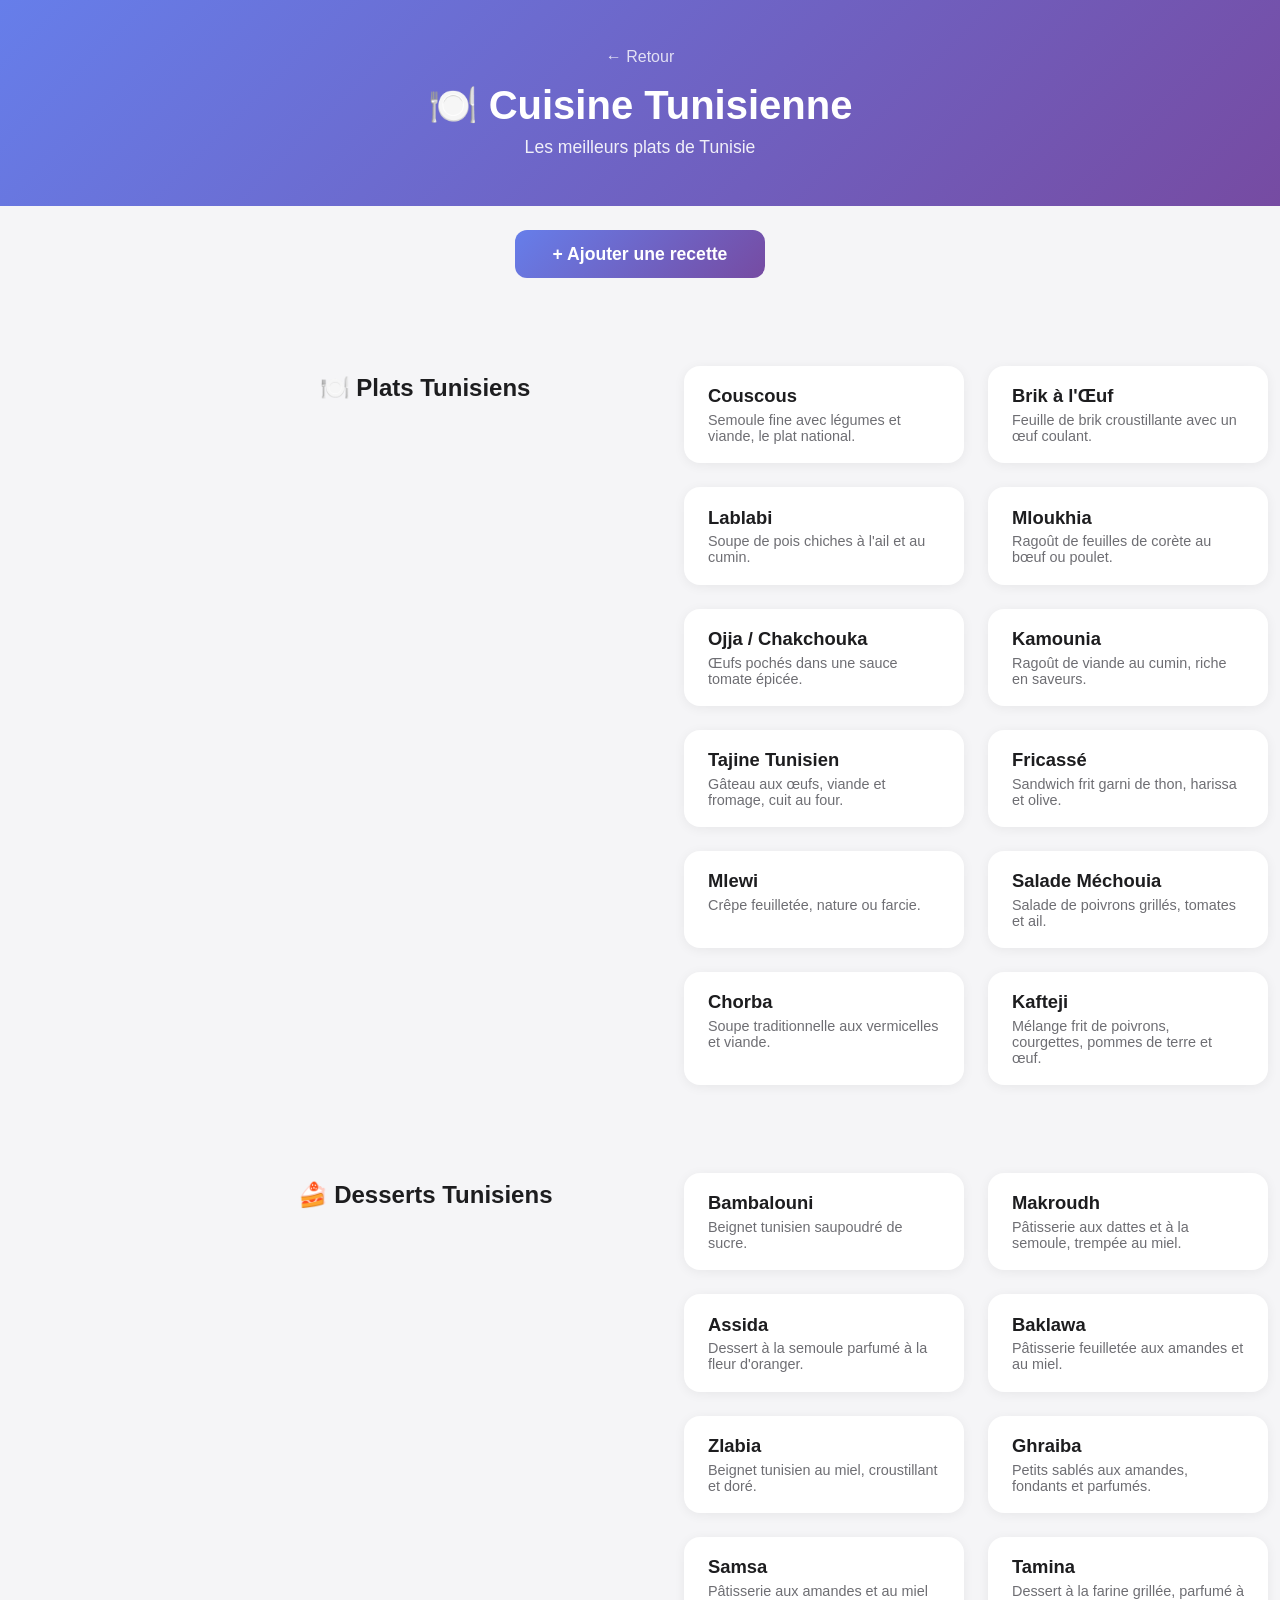
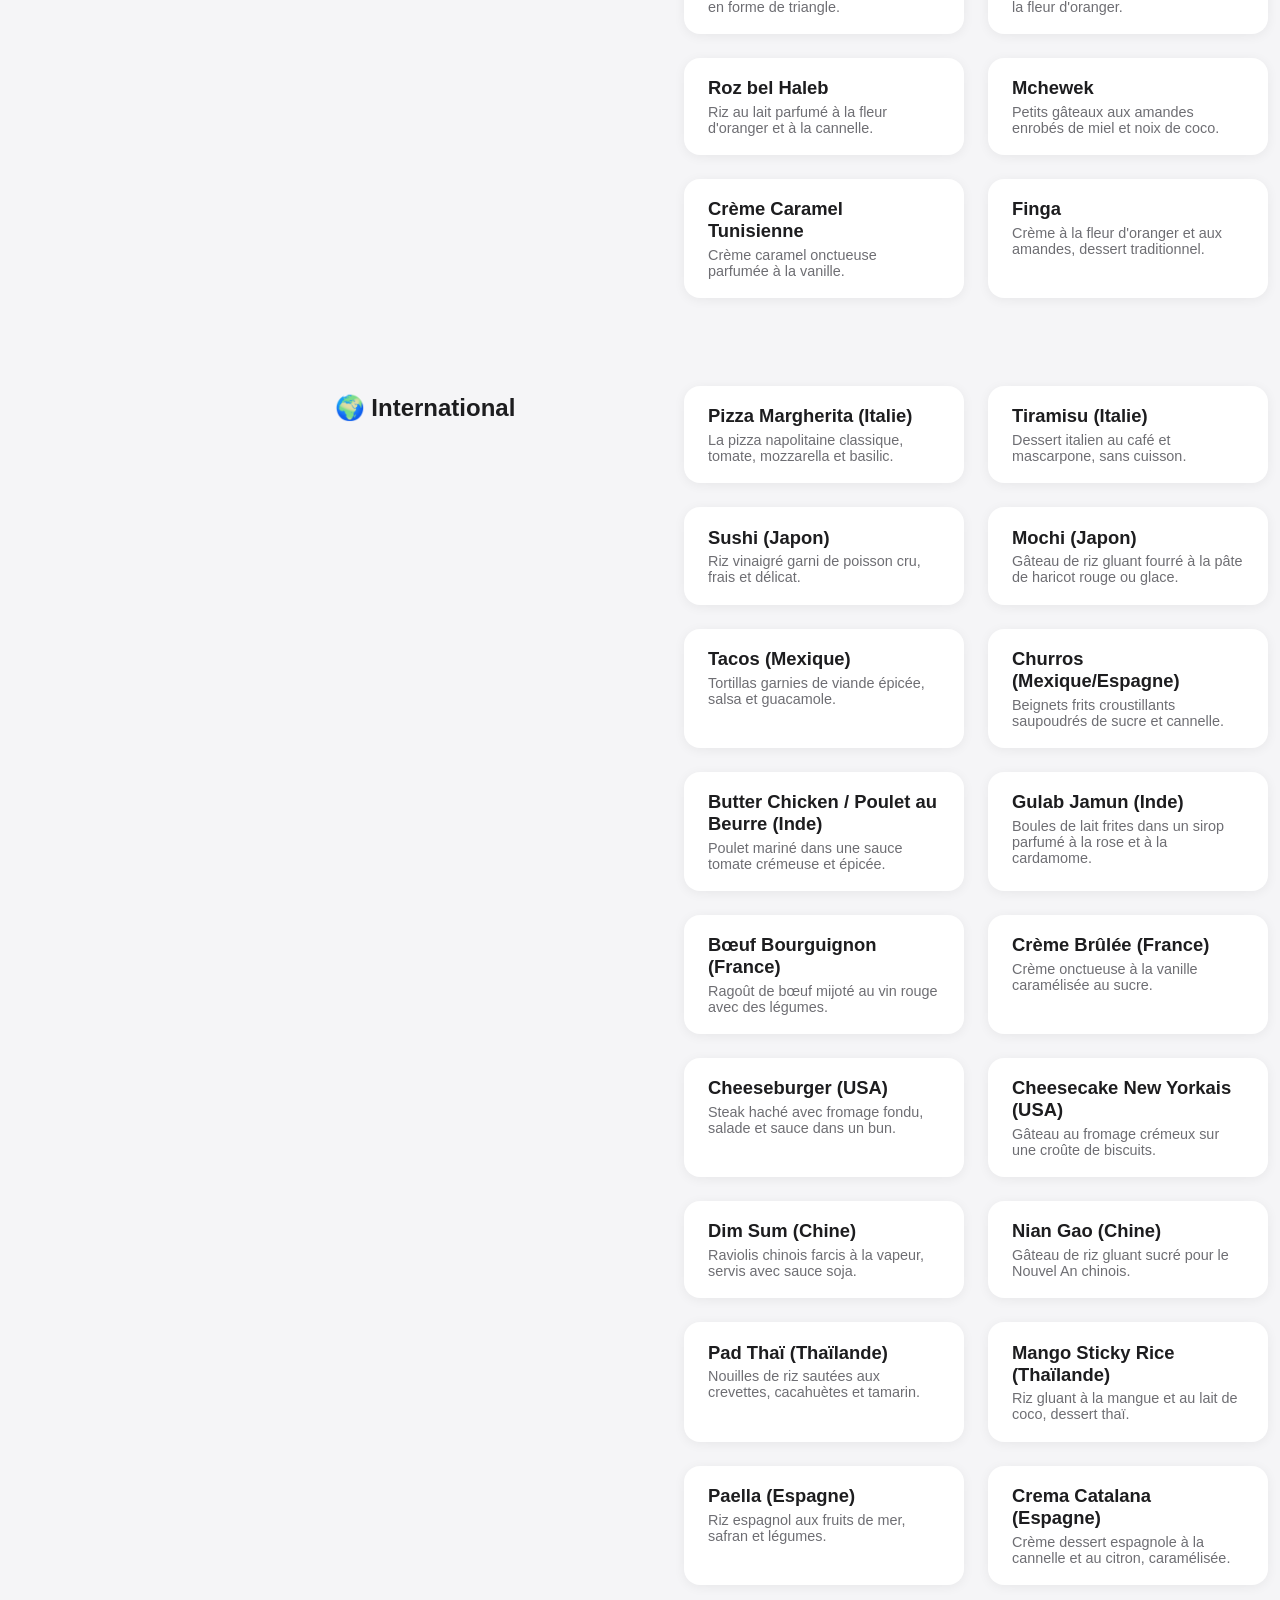
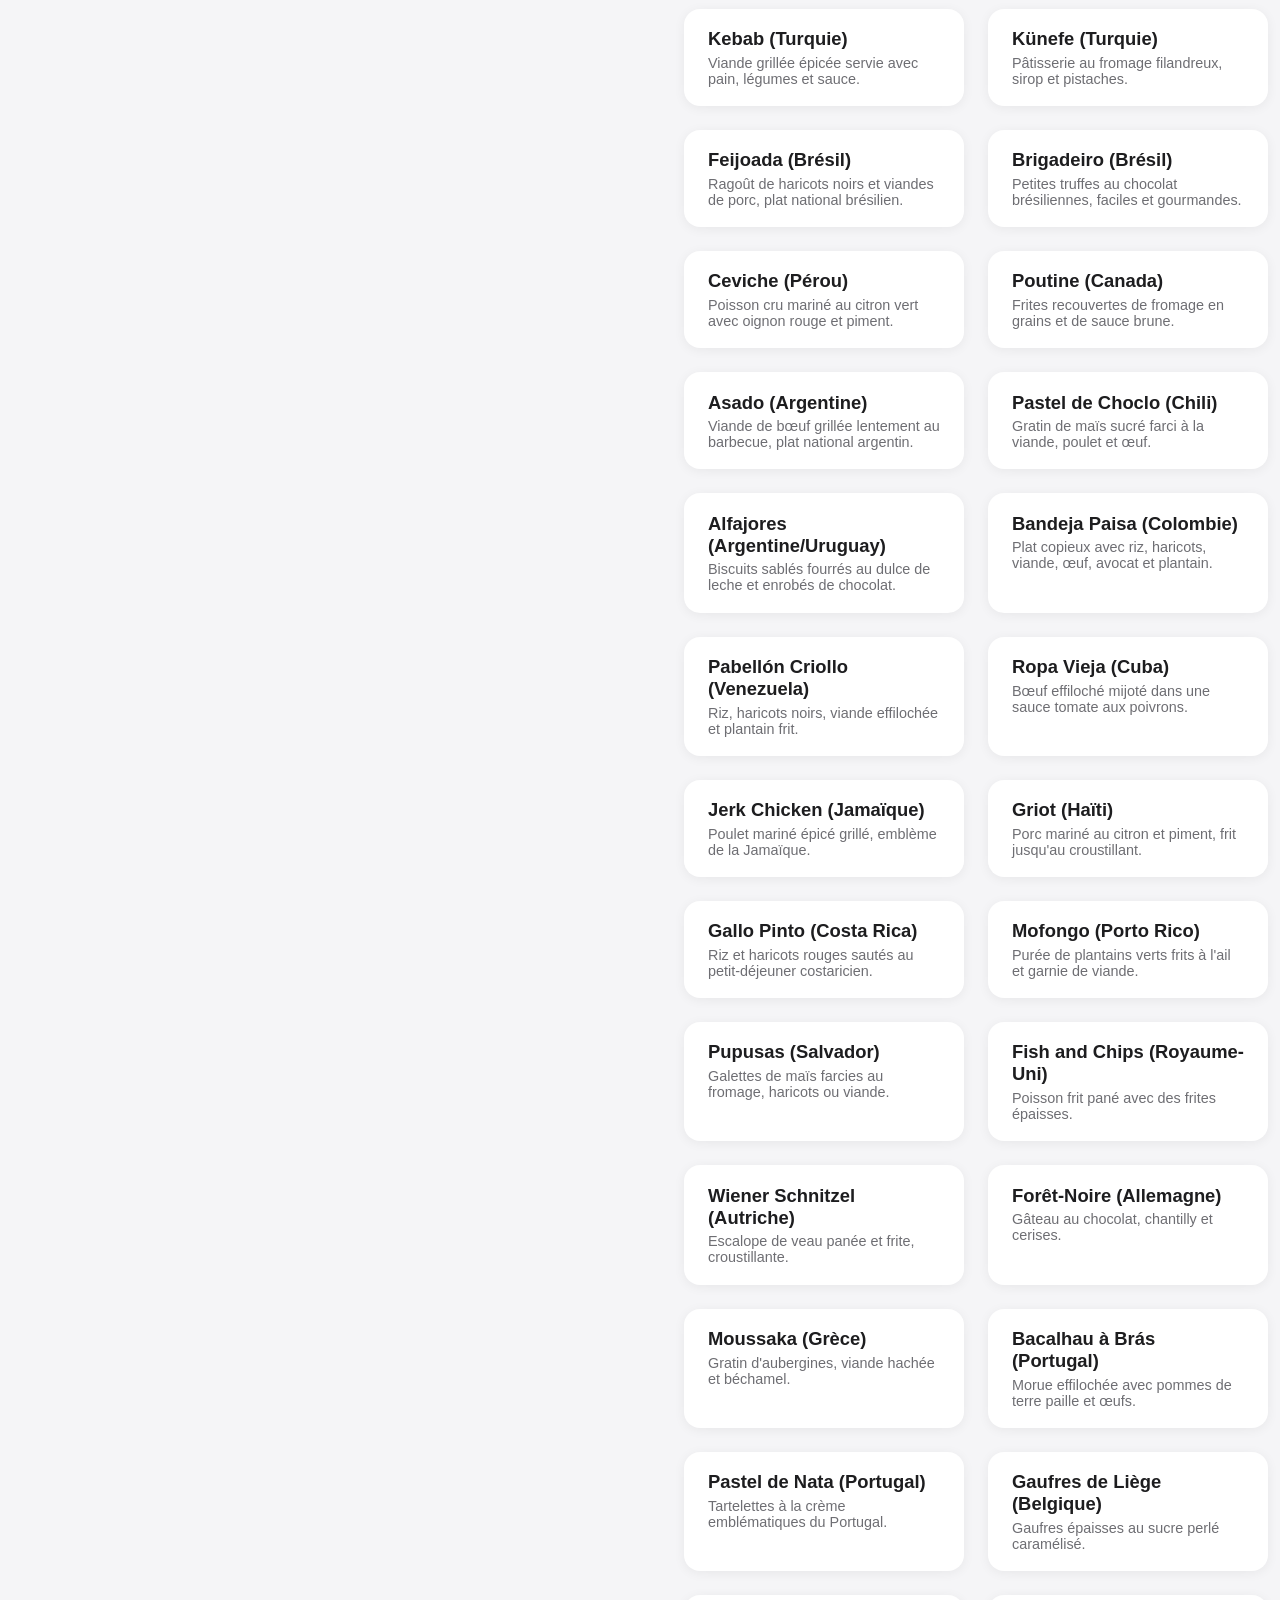
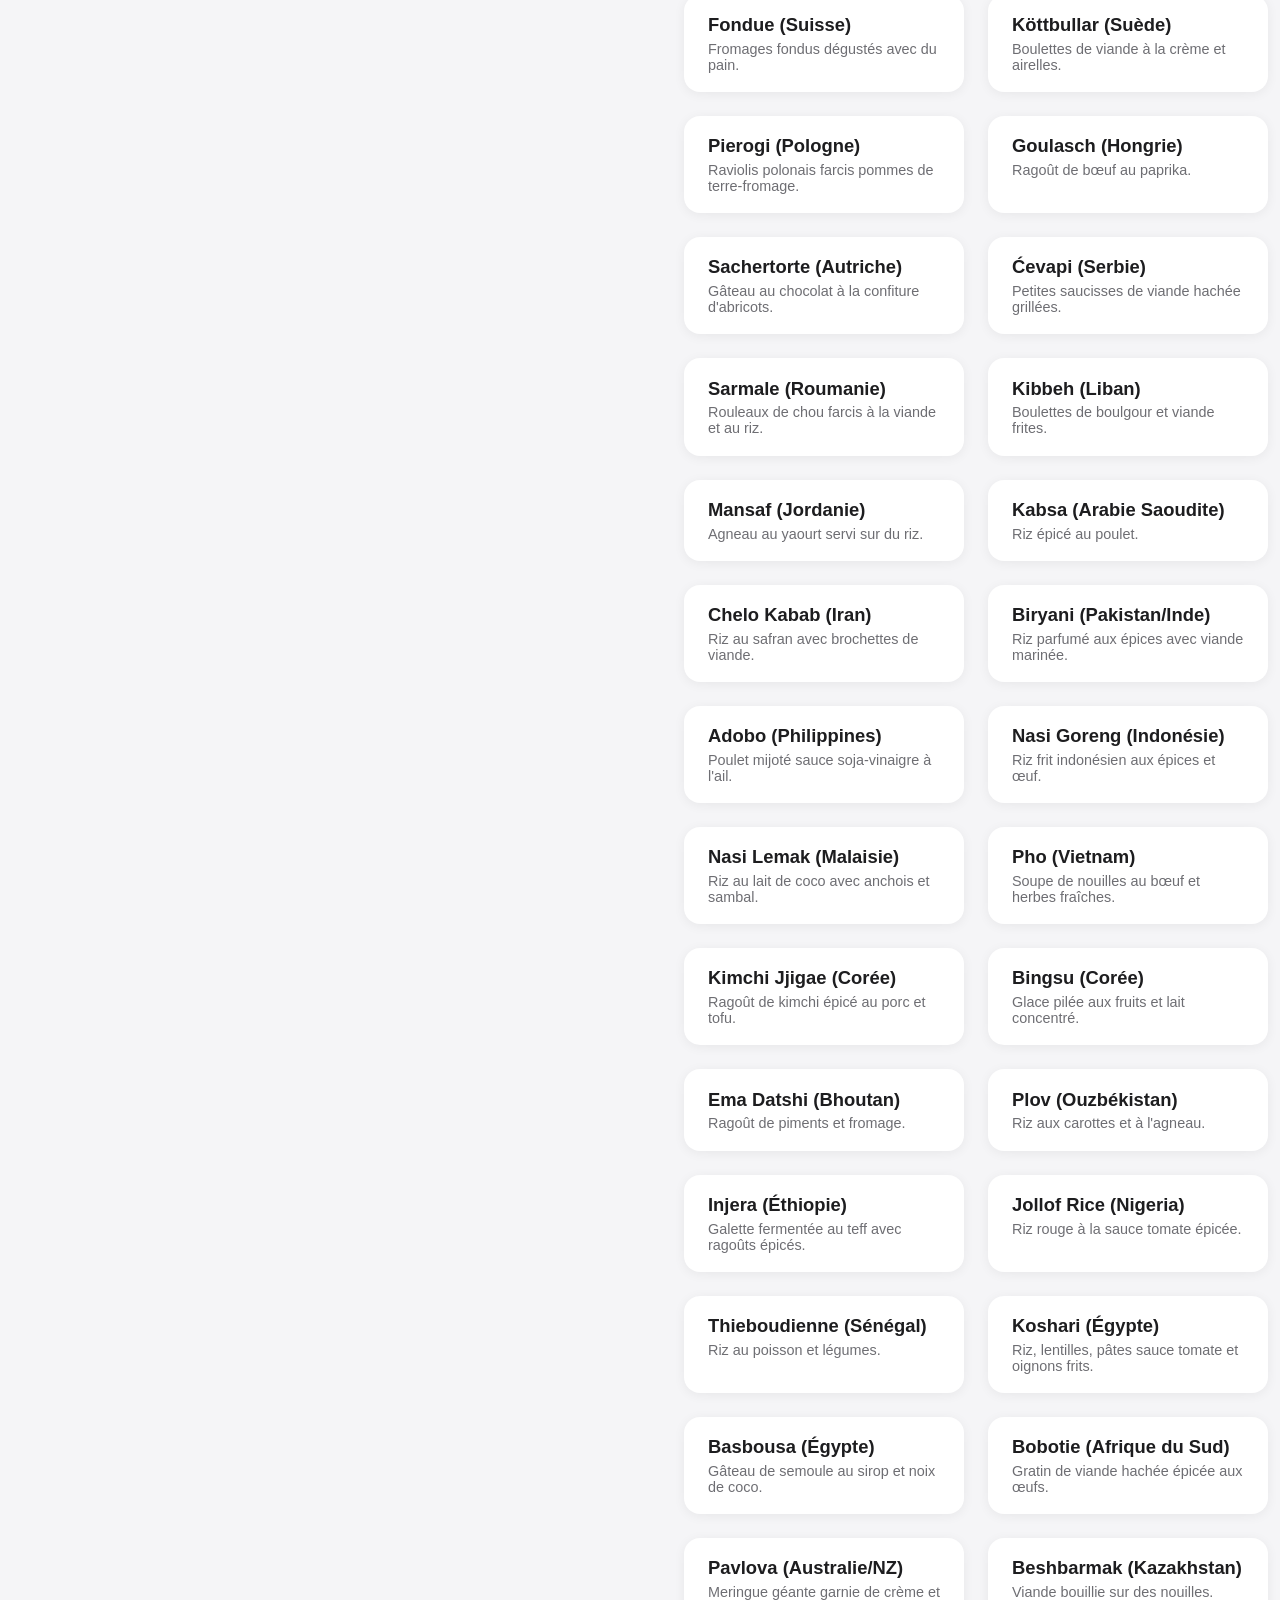
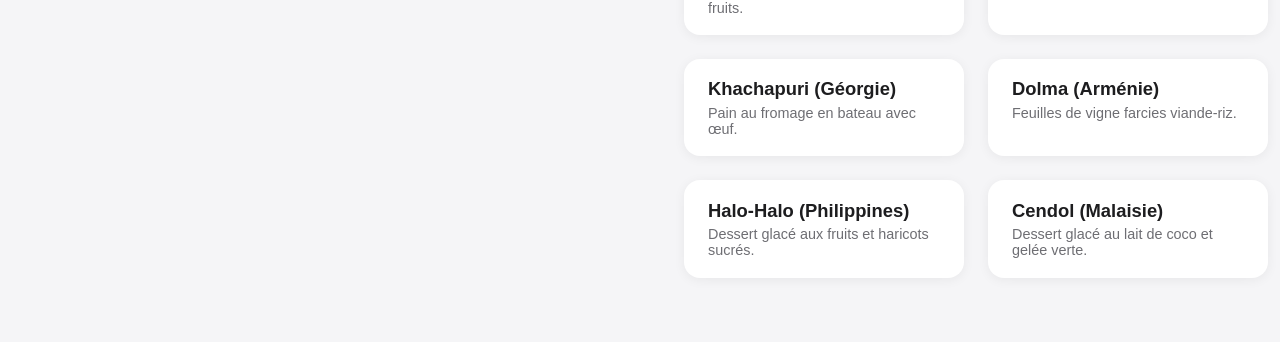
==== cuisine.html @ ec7904c9 "premier commit" ====
<!DOCTYPE html>
<html lang="fr">
<head>
    <meta charset="UTF-8">
    <meta name="viewport" content="width=device-width, initial-scale=1.0">
    <title>Cuisine Tunisienne</title>
    <link rel="stylesheet" href="style.css">
    <script src="cart.js"></script>
</head>
<body>
    <header>
        <a href="index.html" class="back">← Retour</a>
        <h1>🍽️ Cuisine Tunisienne</h1>
        <p>Les meilleurs plats de Tunisie</p>
    </header>

    <main>
        <button class="btn btn-add" id="addBtn">+ Ajouter une recette</button>

        <div id="addForm" class="add-form hidden">
            <h3>Nouvelle recette</h3>
            <input type="text" id="newName" placeholder="Nom du plat" class="add-input">
            <textarea id="newDesc" placeholder="Description" class="add-input" rows="2"></textarea>
            <textarea id="newIngredients" placeholder="Ingrédients (un par ligne)" class="add-input" rows="4"></textarea>
            <textarea id="newInstructions" placeholder="Instructions de préparation" class="add-input" rows="4"></textarea>
            <div class="add-actions">
                <button class="btn btn-small" id="saveBtn">Ajouter</button>
                <button class="btn btn-small btn-cancel" id="cancelBtn">Annuler</button>
            </div>
        </div>

        <div class="grid" id="recipesGrid"></div>
    </main>

    <script>
        const recipes = [
            {
                name: 'Couscous',
                desc: 'Semoule fine avec légumes et viande, le plat national.',
                cat: 'plat',
                ingredients: ['500g semoule fine', '500g viande (agneau/poulet)', '3 carottes', '2 courgettes', '1 navet', '200g pois chiches', '1 oignon', '2 càs tomate concentrée', '1 càc harissa', 'Sel, poivre, cumin'],
                instructions: 'Faire revenir la viande avec l\'oignon. Ajouter la tomate, l\'harissa et les épices. Couvrir d\'eau et laisser cuire 30min. Ajouter les légumes coupés et les pois chiches. Cuire encore 30min. Préparer la semoule à la vapeur. Servir la semoule avec la sauce et la viande.'
            },
            {
                name: 'Brik à l\'Œuf',
                desc: 'Feuille de brik croustillante avec un œuf coulant.',
                cat: 'plat',
                ingredients: ['4 feuilles de brik', '4 œufs', '1 oignon haché', 'Persil', 'Sel, poivre, cumin', 'Huile pour friture'],
                instructions: 'Mélanger l\'oignon haché avec le persil et les épices. Déposer une cuillère sur la feuille de brik, casser un œuf par-dessus. Refermer en triangle. Frire dans l\'huile chaude jusqu\'à dorure. Servir chaud avec du citron.'
            },
            {
                name: 'Lablabi',
                desc: 'Soupe de pois chiches à l\'ail et au cumin.',
                cat: 'plat',
                ingredients: ['400g pois chiches cuits', '4 gousses ail écrasées', '1 càs cumin', '1 càc harissa', '4 tranches pain rassis', 'Huile d\'olive', 'Sel, citron'],
                instructions: 'Faire chauffer les pois chiches avec leur eau. Ajouter l\'ail écrasé, le cumin et le sel. Écraser légèrement les pois chiches. Déposer le pain dans les bols, verser la soupe. Ajouter l\'harissa et un filet d\'huile d\'olive. Servir avec du citron.'
            },
            {
                name: 'Mloukhia',
                desc: 'Ragoût de feuilles de corète au bœuf ou poulet.',
                cat: 'plat',
                ingredients: ['200g mloukhia séchée', '500g viande (bœuf/poulet)', '4 gousses ail', '1 càc poudre de coriandre', '1 càc sel', 'Huile d\'olive', 'Eau'],
                instructions: 'Laver la mloukhia séchée à l\'eau froide. Dans une marmite, faire revenir la viande avec l\'ail et les épices. Ajouter la mloukhia et couvrir d\'eau. Laisser mijoter 2h à feu doux en remuant régulièrement. Servir avec du riz blanc.'
            },
            {
                name: 'Ojja / Chakchouka',
                desc: 'Œufs pochés dans une sauce tomate épicée.',
                cat: 'plat',
                ingredients: ['4 œufs', '3 tomates mûres', '1 poivron vert', '1 oignon', '2 gousses ail', '1 càc harissa', 'Sel, poivre', 'Huile d\'olive'],
                instructions: 'Couper les tomates, poivron et oignon en dés. Les faire revenir dans l\'huile d\'olive. Ajouter l\'ail, l\'harissa et les épices. Laisser cuire 10min. Casser les œufs sur la sauce et laisser cuire jusqu\'à ce que les blancs soient pris. Servir avec du pain.'
            },
            {
                name: 'Kamounia',
                desc: 'Ragoût de viande au cumin, riche en saveurs.',
                cat: 'plat',
                ingredients: ['500g viande (bœuf/agneau)', '2 càs cumin', '1 oignon', '3 gousses ail', '1 càs tomate concentrée', 'Sel, poivre, huile'],
                instructions: 'Couper la viande en morceaux. La faire revenir avec l\'oignon et l\'ail. Ajouter le cumin, la tomate concentrée, le sel et le poivre. Couvrir d\'eau et laisser mijoter 1h30 à feu doux. Servir chaud avec du pain.'
            },
            {
                name: 'Tajine Tunisien',
                desc: 'Gâteau aux œufs, viande et fromage, cuit au four.',
                cat: 'plat',
                ingredients: ['6 œufs', '300g viande hachée', '100g fromage râpé', '1 oignon', 'Persil', 'Sel, poivre, curcuma', 'Huile'],
                instructions: 'Faire revenir la viande hachée avec l\'oignon. Battre les œufs avec le fromage, le persil et les épices. Ajouter la viande cuite. Verser dans un moule huilé. Cuire au four à 180°C pendant 30min. Démouler et servir chaud ou froid.'
            },
            {
                name: 'Fricassé',
                desc: 'Sandwich frit garni de thon, harissa et olive.',
                cat: 'plat',
                ingredients: ['500g farine', '1 sachet levure boulangère', '1 càc sucre', '1 pincée sel', 'Huile pour friture', 'Garniture: thon, harissa, olives, œuf dur, pomme de terre'],
                instructions: 'Mélanger la farine, la levure, le sucre et le sel. Ajouter de l\'eau tiède et pétrir 10min. Laisser reposer 1h. Former des petits pains et les frire dans l\'huile chaude. Ouvrir et garnir de thon, harissa, olives, œuf dur et pommes de terre.'
            },
            {
                name: 'Mlewi',
                desc: 'Crêpe feuilletée, nature ou farcie.',
                cat: 'plat',
                ingredients: ['500g semoule fine', '200g farine', '1 càc sel', 'Eau tiède', 'Huile d\'olive'],
                instructions: 'Mélanger la semoule, la farine et le sel. Ajouter l\'eau tiède progressivement en pétrissant. Former des boules et les laisser reposer 30min. Étaler chaque boule finement avec de l\'huile. Plier en carré et cuire sur une poêle chaude des deux côtés.'
            },
            {
                name: 'Bambalouni',
                desc: 'Beignet tunisien saupoudré de sucre.',
                cat: 'dessert',
                ingredients: ['500g farine', '1 sachet levure boulangère', '2 càs sucre', '1 pincée sel', 'Huile pour friture', 'Sucre glace'],
                instructions: 'Mélanger la farine, la levure, le sucre et le sel. Ajouter de l\'eau tiède pour obtenir une pâte molle. Laisser reposer 1h. Chauffer l\'huile et faire frire des petites boules de pâte égouttées. Saupoudrer de sucre et servir chaud.'
            },
            {
                name: 'Salade Méchouia',
                desc: 'Salade de poivrons grillés, tomates et ail.',
                cat: 'plat',
                ingredients: ['4 poivrons verts', '2 tomates', '1 oignon', '3 gousses ail', '1 càc carvi', 'Huile d\'olive', 'Sel, citron'],
                instructions: 'Griller les poivrons et les tomates au four ou sur le feu. Les éplucher et les écraser. Hacher l\'oignon et l\'ail finement. Mélanger le tout avec le carvi, le sel, l\'huile d\'olive et le citron. Servir froid avec du pain.'
            },
            {
                name: 'Makroudh',
                desc: 'Pâtisserie aux dattes et à la semoule, trempée au miel.',
                cat: 'dessert',
                ingredients: ['500g semoule fine', '300g pâte de dattes', 'Huile pour friture', 'Miel', 'Eau de fleur d\'oranger'],
                instructions: 'Mélanger la semoule avec un peu d\'eau et d\'huile. Étaler la pâte, déposer la pâte de dattes au centre, refermer et former des bâtonnets. Frire dans l\'huile chaude. Tremper dans le miel chaud parfumé à la fleur d\'oranger.'
            },
            {
                name: 'Assida',
                desc: 'Dessert à la semoule parfumé à la fleur d\'oranger.',
                cat: 'dessert',
                ingredients: ['300g semoule fine', '1 litre d\'eau', '100g sucre', 'Eau de fleur d\'oranger', 'Beurre', 'Miel'],
                instructions: 'Faire bouillir l\'eau avec le sucre. Ajouter la semoule en pluie en remuant vigoureusement. Cuire 10min à feu doux. Ajouter la fleur d\'oranger et le beurre. Servir chaud arrosé de miel.'
            },
            {
                name: 'Chorba',
                desc: 'Soupe traditionnelle aux vermicelles et viande.',
                cat: 'plat',
                ingredients: ['300g viande (agneau/poulet)', '100g vermicelles', '1 oignon', '2 tomates', '1 branche céleri', 'Persil, coriandre', 'Sel, poivre, curcuma'],
                instructions: 'Faire revenir la viande avec l\'oignon. Ajouter les tomates râpées et les épices. Couvrir d\'eau et cuire 45min. Ajouter les vermicelles, le céleri et les herbes. Cuire 10min de plus. Servir chaud.'
            },
            {
                name: 'Kafteji',
                desc: 'Mélange frit de poivrons, courgettes, pommes de terre et œuf.',
                cat: 'plat',
                ingredients: ['2 pommes de terre', '2 courgettes', '2 poivrons verts', '4 œufs', 'Sel, poivre', 'Huile pour friture'],
                instructions: 'Couper les légumes en cubes. Les frire séparément dans l\'huile chaude. Dans une poêle, battre les œufs avec le sel et le poivre. Ajouter tous les légumes frits et mélanger. Cuire jusqu\'à ce que les œufs soient pris. Servir chaud.'
            },
            {
                name: 'Baklawa',
                desc: 'Pâtisserie feuilletée aux amandes et au miel.',
                cat: 'dessert',
                ingredients: ['500g feuilles de brick', '300g amandes moulues', '200g sucre', '1 càc cannelle', 'Eau de fleur d\'oranger', 'Miel', 'Beurre fondu'],
                instructions: 'Mélanger les amandes moulues avec le sucre et la cannelle. Beurrer une feuille de brick, déposer la farce, rouler et couper en losange. Cuire au four à 180°C jusqu\'à dorure. Tremper dans le miel chaud parfumé à la fleur d\'oranger.'
            },
            {
                name: 'Zlabia',
                desc: 'Beignet tunisien au miel, croustillant et doré.',
                cat: 'dessert',
                ingredients: ['500g farine', '1 sachet levure boulangère', '1 càc sucre', '1 pincée sel', 'Eau tiède', 'Miel', 'Huile pour friture'],
                instructions: 'Mélanger la farine, la levure, le sucre et le sel. Ajouter de l\'eau tiède pour obtenir une pâte molle. Laisser reposer 1h. Remplir une poche à douille et former des spirales dans l\'huile chaude. Frire jusqu\'à dorure. Tremper dans le miel chaud.'
            },
            {
                name: 'Ghraiba',
                desc: 'Petits sablés aux amandes, fondants et parfumés.',
                cat: 'dessert',
                ingredients: ['300g farine', '200g beurre', '150g sucre glace', '100g amandes moulues', 'Eau de fleur d\'oranger', 'Amandes entières pour décor'],
                instructions: 'Mélanger le beurre ramolli avec le sucre glace. Ajouter la farine, les amandes moulues et la fleur d\'oranger. Former des boules, déposer une amande au centre. Cuire au four à 160°C pendant 15min. Saupoudrer de sucre glace.'
            },
            {
                name: 'Samsa',
                desc: 'Pâtisserie aux amandes et au miel en forme de triangle.',
                cat: 'dessert',
                ingredients: ['Feuilles de brick', '300g amandes moulues', '150g sucre', '1 càc cannelle', 'Miel', 'Huile pour friture'],
                instructions: 'Mélanger les amandes avec le sucre et la cannelle. Couper les feuilles de brick en bandes, déposer la farce et plier en triangle. Frire dans l\'huile chaude. Tremper dans le miel chaud et parsemer d\'amandes concassées.'
            },
            {
                name: 'Tamina',
                desc: 'Dessert à la farine grillée, parfumé à la fleur d\'oranger.',
                cat: 'dessert',
                ingredients: ['250g farine', '150g beurre', '150g miel', 'Eau de fleur d\'oranger', 'Amandes concassées'],
                instructions: 'Griller la farine dans une poêle jusqu\'à ce qu\'elle soit dorée. Ajouter le beurre et mélanger. Ajouter le miel et la fleur d\'oranger. Bien mélanger jusqu\'à obtenir une pâte homogène. Décorer d\'amandes concassées.'
            },
            {
                name: 'Roz bel Haleb',
                desc: 'Riz au lait parfumé à la fleur d\'oranger et à la cannelle.',
                cat: 'dessert',
                ingredients: ['200g riz rond', '1 litre lait', '150g sucre', 'Eau de fleur d\'oranger', 'Cannelle en poudre', 'Amandes effilées'],
                instructions: 'Laver le riz et le faire cuire dans le lait avec le sucre à feu doux pendant 30min en remuant. Ajouter la fleur d\'oranger. Verser dans des coupes et laisser refroidir. Saupoudrer de cannelle et d\'amandes effilées.'
            },
            {
                name: 'Mchewek',
                desc: 'Petits gâteaux aux amandes enrobés de miel et noix de coco.',
                cat: 'dessert',
                ingredients: ['300g amandes moulues', '150g sucre', '2 œufs', '1 càc cannelle', 'Miel', 'Noix de coco râpée'],
                instructions: 'Mélanger les amandes, le sucre, la cannelle et les œufs. Former des petites boules. Les frire dans l\'huile chaude. Tremper dans le miel chaud puis rouler dans la noix de coco râpée.'
            },
            {
                name: 'Crème Caramel Tunisienne',
                desc: 'Crème caramel onctueuse parfumée à la vanille.',
                cat: 'dessert',
                ingredients: ['1 litre lait', '6 œufs', '200g sucre', '1 gousse vanille', 'Caramel: 100g sucre + 2 càs eau'],
                instructions: 'Préparer le caramel avec le sucre et l\'eau. Le répartir dans des ramequins. Faire chauffer le lait avec la vanille. Battre les œufs avec le sucre et verser le lait chaud. Verser dans les ramequins et cuire au bain-marie à 150°C pendant 40min.'
            },
            {
                name: 'Finga',
                desc: 'Crème à la fleur d\'oranger et aux amandes, dessert traditionnel.',
                cat: 'dessert',
                ingredients: ['500ml lait', '4 càs maïzena', '100g sucre', 'Eau de fleur d\'oranger', 'Amandes concassées', 'Cannelle'],
                instructions: 'Délayer la maïzena dans un peu de lait froid. Faire chauffer le reste du lait avec le sucre. Ajouter la maïzena et remuer jusqu\'à épaississement. Ajouter la fleur d\'oranger. Verser dans des coupes, décorer d\'amandes et de cannelle.'
            },
            {
                name: 'Pizza Margherita (Italie)',
                desc: 'La pizza napolitaine classique, tomate, mozzarella et basilic.',
                cat: 'international',
                ingredients: ['300g farine', '200ml eau tiède', '1 sachet levure boulangère', '200g tomates pelées', '200g mozzarella', 'Basilic frais', 'Huile d\'olive', 'Sel'],
                instructions: 'Préparer la pâte avec farine, eau, levure et sel. Laisser reposer 2h. Étaler la pâte, garnir de tomates écrasées et de mozzarella. Cuire au four à 250°C pendant 10min. Ajouter le basilic frais et un filet d\'huile d\'olive.'
            },
            {
                name: 'Tiramisu (Italie)',
                desc: 'Dessert italien au café et mascarpone, sans cuisson.',
                cat: 'international',
                ingredients: ['500g mascarpone', '4 œufs', '100g sucre', '200g biscuits à la cuillère', 'Café noir fort', 'Cacao en poudre'],
                instructions: 'Séparer les blancs des jaunes. Fouetter les jaunes avec le sucre puis ajouter le mascarpone. Monter les blancs en neige et les incorporer. Tremper les biscuits dans le café. Alterner couches de biscuits et crème. Réfrigérer 4h. Saupoudrer de cacao.'
            },
            {
                name: 'Sushi (Japon)',
                desc: 'Riz vinaigré garni de poisson cru, frais et délicat.',
                cat: 'international',
                ingredients: ['300g riz à sushi', '4 càs vinaigre de riz', '2 càs sucre', '200g saumon frais', 'Algues nori', 'Wasabi, gingembre, sauce soja'],
                instructions: 'Cuire le riz et l\'assaisonner avec le vinaigre sucré. Laisser refroidir. Couper le saumon en fines tranches. Humidifier les mains et former des petites boules de riz. Déposer une tranche de poisson dessus. Servir avec wasabi, gingembre et sauce soja.'
            },
            {
                name: 'Mochi (Japon)',
                desc: 'Gâteau de riz gluant fourré à la pâte de haricot rouge ou glace.',
                cat: 'international',
                ingredients: ['200g farine de riz gluant', '150g sucre', '200ml eau', 'Fécule de maïs', 'Glace ou pâte de haricot rouge'],
                instructions: 'Mélanger la farine de riz, le sucre et l\'eau. Cuire à la vapeur 20min. Laisser refroidir légèrement. Saupoudrer de fécule de maïs. Étaler la pâte et découper des cercles. Déposer une boule de glace au centre et refermer. Servir frais.'
            },
            {
                name: 'Tacos (Mexique)',
                desc: 'Tortillas garnies de viande épicée, salsa et guacamole.',
                cat: 'international',
                ingredients: ['8 tortillas de maïs', '400g bœuf haché', '1 oignon', '2 tomates', '1 avocat', 'Citron vert', 'Coriandre fraîche', 'Sel, cumin, piment'],
                instructions: 'Cuire le bœuf avec l\'oignon, le cumin et le piment. Préparer la salsa avec tomates, oignon et coriandre. Écraser l\'avocat avec du citron pour le guacamole. Chauffer les tortillas. Garnir de viande, salsa et guacamole.'
            },
            {
                name: 'Churros (Mexique/Espagne)',
                desc: 'Beignets frits croustillants saupoudrés de sucre et cannelle.',
                cat: 'international',
                ingredients: ['250ml eau', '125g beurre', '150g farine', '3 œufs', 'Sucre', 'Cannelle', 'Huile pour friture', 'Chocolat chaud'],
                instructions: 'Faire bouillir l\'eau avec le beurre. Ajouter la farine d\'un coup et mélanger. Hors du feu, ajouter les œufs un par un. Remplir une poche à douille cannelée. Frire des bâtonnets dans l\'huile chaude. Rouler dans le sucre à la cannelle. Servir avec du chocolat chaud.'
            },
            {
                name: 'Butter Chicken / Poulet au Beurre (Inde)',
                desc: 'Poulet mariné dans une sauce tomate crémeuse et épicée.',
                cat: 'international',
                ingredients: ['500g poulet', '200g yaourt', '400g tomates concassées', '100ml crème', '2 càs beurre', 'Gingembre, ail', 'Garam masala, curcuma, cumin', 'Riz basmati'],
                instructions: 'Mariner le poulet dans le yaourt et les épices 2h. Le griller au four. Faire revenir l\'ail et le gingembre, ajouter les tomates et mijoter 15min. Mixer la sauce, ajouter la crème et le beurre. Ajouter le poulet et cuire 10min. Servir avec du riz basmati.'
            },
            {
                name: 'Gulab Jamun (Inde)',
                desc: 'Boules de lait frites dans un sirop parfumé à la rose et à la cardamome.',
                cat: 'international',
                ingredients: ['200g lait en poudre', '100g farine', '1 càc levure', '100ml lait', '300g sucre', '400ml eau', 'Eau de rose', 'Cardamome'],
                instructions: 'Mélanger le lait en poudre, la farine et la levure. Ajouter le lait progressivement pour former une pâte molle. Former des petites boules lisses. Les frire à feu doux dans l\'huile jusqu\'à dorure. Les tremper dans le sirop chaud parfumé à la rose et cardamome.'
            },
            {
                name: 'Bœuf Bourguignon (France)',
                desc: 'Ragoût de bœuf mijoté au vin rouge avec des légumes.',
                cat: 'international',
                ingredients: ['1kg bœuf à braiser', '750ml vin rouge', '200g lardons', '3 carottes', '1 oignon', '2 gousses ail', 'Bouquet garni', 'Champignons', 'Sel, poivre'],
                instructions: 'Couper la viande en cubes et la mariner dans le vin avec les légumes 12h. Égoutter et faire revenir la viande avec les lardons. Ajouter la marinade, l\'ail et le bouquet garni. Mijoter 3h à feu doux. Ajouter les champignons en fin de cuisson. Servir avec des pommes de terre.'
            },
            {
                name: 'Crème Brûlée (France)',
                desc: 'Crème onctueuse à la vanille caramélisée au sucre.',
                cat: 'international',
                ingredients: ['500ml crème liquide', '5 jaunes d\'œufs', '100g sucre', '1 gousse vanille', 'Sucre cassonade pour caraméliser'],
                instructions: 'Faire chauffer la crème avec la vanille. Fouetter les jaunes avec le sucre. Verser la crème chaude sur les œufs en remuant. Répartir dans des ramequins. Cuire au bain-marie à 150°C pendant 40min. Réfrigérer 4h. Saupoudrer de cassonade et caraméliser au chalumeau.'
            },
            {
                name: 'Cheeseburger (USA)',
                desc: 'Steak haché avec fromage fondu, salade et sauce dans un bun.',
                cat: 'international',
                ingredients: ['4 buns à burger', '500g bœuf haché', '4 tranches cheddar', '4 feuilles salade', '2 tomates', '1 oignon', 'Ketchup, moutarde', 'Sel, poivre'],
                instructions: 'Former 4 steaks hachés et les assaisonner. Les cuire à la poêle 3min de chaque côté. Déposer une tranche de cheddar sur chaque steak et couvrir pour faire fondre. Toaster les buns. Monter les burgers : salade, steak, tomate, oignon, sauce.'
            },
            {
                name: 'Cheesecake New Yorkais (USA)',
                desc: 'Gâteau au fromage crémeux sur une croûte de biscuits.',
                cat: 'international',
                ingredients: ['200g biscuits Graham', '80g beurre fondu', '900g cream cheese', '200g sucre', '4 œufs', '1 càc vanille', '200ml crème'],
                instructions: 'Écraser les biscuits et mélanger avec le beurre. Tasser dans un moule. Battre le cream cheese avec le sucre. Ajouter les œufs, la vanille et la crème. Verser sur la croûte. Cuire au bain-marie à 160°C pendant 1h. Laisser refroidir et réfrigérer 6h.'
            },
            {
                name: 'Dim Sum (Chine)',
                desc: 'Raviolis chinois farcis à la vapeur, servis avec sauce soja.',
                cat: 'international',
                ingredients: ['300g farine', '200ml eau chaude', '300g porc haché', '1 càc gingembre râpé', '2 cébettes', '1 càs sauce soja', 'Sésame'],
                instructions: 'Mélanger farine et eau pour former une pâte. Laisser reposer 30min. Mélanger le porc avec le gingembre, les cébettes et la sauce soja. Abaisser la pâte et découper des cercles. Déposer la farce et plier en raviolis. Cuire à la vapeur 10min. Servir avec sauce soja.'
            },
            {
                name: 'Nian Gao (Chine)',
                desc: 'Gâteau de riz gluant sucré pour le Nouvel An chinois.',
                cat: 'international',
                ingredients: ['300g farine de riz gluant', '200g sucre brun', '300ml eau', '1 càc vanille', 'Huile'],
                instructions: 'Mélanger la farine de riz avec le sucre et l\'eau jusqu\'à obtenir une pâte lisse. Ajouter la vanille. Verser dans un moule huilé. Cuire à la vapeur 45min. Laisser refroidir avant de démouler. Trancher et servir nature ou poêlé.'
            },
            {
                name: 'Pad Thaï (Thaïlande)',
                desc: 'Nouilles de riz sautées aux crevettes, cacahuètes et tamarin.',
                cat: 'international',
                ingredients: ['200g nouilles de riz', '200g crevettes', '2 œufs', '100g pousses de soja', 'Cacahuètes concassées', '3 càs sauce tamarin', '2 càs sauce poisson', 'Citron vert, coriandre'],
                instructions: 'Tremper les nouilles 30min dans l\'eau froide. Les sauter dans un wok avec un peu d\'huile. Pousser sur le côté et cuire les œufs brouillés. Ajouter les crevettes, la sauce tamarin et la sauce poisson. Ajouter les pousses de soja. Servir avec cacahuètes, coriandre et citron vert.'
            },
            {
                name: 'Mango Sticky Rice (Thaïlande)',
                desc: 'Riz gluant à la mangue et au lait de coco, dessert thaï.',
                cat: 'international',
                ingredients: ['200g riz gluant', '400ml lait de coco', '100g sucre', '1 pincée sel', '2 mangues mûres', 'Sésame grillé'],
                instructions: 'Tremper le riz gluant 4h puis le cuire à la vapeur 25min. Chauffer le lait de coco avec le sucre et le sel. Verser la moitié sur le riz cuit et mélanger. Laisser reposer 15min. Servir le riz avec des tranches de mangue et le reste de sauce coco. Parsemer de sésame.'
            },
            {
                name: 'Paella (Espagne)',
                desc: 'Riz espagnol aux fruits de mer, safran et légumes.',
                cat: 'international',
                ingredients: ['300g riz rond', '500g fruits de mer', '1 poivron rouge', '100g petits pois', '1 oignon', '2 gousses ail', 'Safran', 'Bouillon de poisson', 'Huile d\'olive'],
                instructions: 'Faire revenir l\'oignon, l\'ail et le poivron dans l\'huile d\'olive. Ajouter le riz et le safran. Mouiller avec le bouillon chaud. Ajouter les fruits de mer et les petits pois. Cuire 20min à feu doux sans remuer. Laisser reposer 5min hors du feu avant de servir.'
            },
            {
                name: 'Crema Catalana (Espagne)',
                desc: 'Crème dessert espagnole à la cannelle et au citron, caramélisée.',
                cat: 'international',
                ingredients: ['500ml lait', '5 jaunes d\'œufs', '100g sucre', '1 bâton cannelle', 'Zeste de citron', 'Fécule de maïs', 'Sucre pour caraméliser'],
                instructions: 'Faire infuser le lait avec la cannelle et le zeste de citron. Fouetter les jaunes avec le sucre et la fécule. Verser le lait chaud sur les œufs. Cuire à feu doux en remuant jusqu\'à épaississement. Verser dans des ramequins. Réfrigérer. Caraméliser le sucre au chalumeau avant de servir.'
            },
            {
                name: 'Kebab (Turquie)',
                desc: 'Viande grillée épicée servie avec pain, légumes et sauce.',
                cat: 'international',
                ingredients: ['500g agneau haché', '1 oignon râpé', '2 gousses ail', '1 càc cumin', '1 càc paprika', 'Pain pita', 'Tomates, oignons, salade', 'Sauce yaourt'],
                instructions: 'Mélanger la viande avec l\'oignon, l\'ail et les épices. Former des brochettes allongées. Griller au barbecue ou à la poêle 10min. Chauffer le pain pita. Garnir de viande, légumes frais et sauce yaourt.'
            },
            {
                name: 'Künefe (Turquie)',
                desc: 'Pâtisserie au fromage filandreux, sirop et pistaches.',
                cat: 'international',
                ingredients: ['300g kadayif (cheveux d\'ange)', '200g fromage à pâte filée', '150g beurre fondu', '300g sucre', '200ml eau', 'Pistaches concassées'],
                instructions: 'Préparer le sirop avec sucre et eau, laisser refroidir. Effilocher le kadayif et mélanger avec le beurre fondu. Disposer une couche dans un plat, ajouter le fromage, couvrir du reste de kadayif. Cuire au four à 200°C jusqu\'à dorure. Verser le sirop chaud et parsemer de pistaches.'
            },
            {
                name: 'Feijoada (Brésil)',
                desc: 'Ragoût de haricots noirs et viandes de porc, plat national brésilien.',
                cat: 'international',
                ingredients: ['500g haricots noirs', '300g porc (côtes, lard)', '200g saucisse fumée', '1 oignon', '2 gousses ail', 'Feuille de laurier', 'Sel, poivre', 'Riz blanc'],
                instructions: 'Tremper les haricots noirs la veille. Les cuire dans une grande marmite avec le laurier. Faire revenir les viandes avec l\'oignon et l\'ail. Ajouter aux haricots et mijoter 2h. Assaisonner. Servir avec du riz blanc, des tranches d\'orange et de la farine de manioc.'
            },
            {
                name: 'Brigadeiro (Brésil)',
                desc: 'Petites truffes au chocolat brésiliennes, faciles et gourmandes.',
                cat: 'international',
                ingredients: ['1 boîte lait concentré (395g)', '3 càs cacao en poudre', '1 càs beurre', 'Chocolat granulé pour enrobage'],
                instructions: 'Mélanger le lait concentré, le cacao et le beurre dans une casserole. Cuire à feu doux en remuant jusqu\'à ce que la crème se détache du fond. Laisser refroidir. Graisser les mains avec du beurre et former des petites boules. Rouler dans le chocolat granulé.'
            },
            {
                name: 'Ceviche (Pérou)',
                desc: 'Poisson cru mariné au citron vert avec oignon rouge et piment.',
                cat: 'international',
                ingredients: ['400g poisson blanc frais', '1 oignon rouge', 'Jus de 6 citrons verts', '1 piment', 'Coriandre fraîche', 'Sel, poivre', 'Patate douce, maïs'],
                instructions: 'Couper le poisson en dés. Le mariner dans le jus de citron avec sel et piment 15min. Ajouter l\'oignon émincé et la coriandre. Servir avec des tranches de patate douce cuite et du maïs grillé.'
            },
            {
                name: 'Poutine (Canada)',
                desc: 'Frites recouvertes de fromage en grains et de sauce brune.',
                cat: 'international',
                ingredients: ['500g pommes de terre', '200g fromage en grains', '300ml sauce brune', 'Huile pour friture', 'Sel'],
                instructions: 'Couper les pommes de terre en frites et les frire jusqu\'à dorure. Disposer dans une assiette. Parsemer de fromage en grains. Verser la sauce brune chaude par-dessus. Servir immédiatement.'
            },
            {
                name: 'Asado (Argentine)',
                desc: 'Viande de bœuf grillée lentement au barbecue, plat national argentin.',
                cat: 'international',
                ingredients: ['1kg bœuf (entrecôte, bavette)', 'Sel gros', 'Chimichurri (persil, ail, vinaigre, huile)', 'Charbon de bois'],
                instructions: 'Saler la viande généreusement. La faire griller au barbecue à feu doux 30-40min en retournant une fois. Laisser reposer 5min. Servir avec du chimichurri.'
            },
            {
                name: 'Pastel de Choclo (Chili)',
                desc: 'Gratin de maïs sucré farci à la viande, poulet et œuf.',
                cat: 'international',
                ingredients: ['500g maïs en grains', '300g bœuf haché', '200g poulet', '2 oignons', '2 œufs durs', 'Olives', 'Lait', 'Sucre'],
                instructions: 'Faire revenir la viande et le poulet avec l\'oignon. Mixer le maïs avec du lait. Disposer la viande dans un plat, ajouter œuf dur et olives. Couvrir de purée de maïs sucrée. Cuire au four à 180°C 30min jusqu\'à dorure.'
            },
            {
                name: 'Alfajores (Argentine/Uruguay)',
                desc: 'Biscuits sablés fourrés au dulce de leche et enrobés de chocolat.',
                cat: 'international',
                ingredients: ['200g farine', '100g fécule de maïs', '150g beurre', '100g sucre', '2 jaunes', 'Dulce de leche', 'Chocolat noir'],
                instructions: 'Mélanger farine, fécule, beurre, sucre et jaunes. Former une pâte et laisser reposer 30min. Étaler et découper des cercles. Cuire au four 12min à 180°C. Coller deux biscuits avec du dulce de leche. Tremper dans le chocolat fondu.'
            },
            {
                name: 'Bandeja Paisa (Colombie)',
                desc: 'Plat copieux avec riz, haricots, viande, œuf, avocat et plantain.',
                cat: 'international',
                ingredients: ['300g riz', '200g haricots rouges', '200g bœuf haché', '2 œufs', '1 avocat', '1 plantain mûr', 'Chorizo', 'Arepas'],
                instructions: 'Cuire le riz et les haricots séparément. Frire le plantain en tranches. Cuire le bœuf et le chorizo. Frire les œufs. Servir le tout dans une grande assiette avec l\'avocat et les arepas.'
            },
            {
                name: 'Pabellón Criollo (Venezuela)',
                desc: 'Riz, haricots noirs, viande effilochée et plantain frit.',
                cat: 'international',
                ingredients: ['300g riz', '200g haricots noirs', '400g bœuf', '2 plantains mûrs', '1 oignon', '2 gousses ail', 'Fromage râpé'],
                instructions: 'Cuire le riz. Faire revenir l\'oignon et l\'ail, ajouter les haricots noirs cuits. Effilocher le bœuf cuit et le faire revenir. Frire les plantains en tranches. Servir le tout avec du fromage râpé.'
            },
            {
                name: 'Ropa Vieja (Cuba)',
                desc: 'Bœuf effiloché mijoté dans une sauce tomate aux poivrons.',
                cat: 'international',
                ingredients: ['500g bœuf à braiser', '1 boîte tomates concassées', '1 poivron rouge', '1 oignon', '2 gousses ail', 'Cumin', 'Riz blanc, haricots noirs'],
                instructions: 'Cuire le bœuf dans l\'eau jusqu\'à tendreté. L\'effilocher. Faire revenir l\'oignon, le poivron et l\'ail. Ajouter la tomate, le cumin et le bœuf. Mijoter 20min. Servir avec du riz blanc et des haricots noirs.'
            },
            {
                name: 'Jerk Chicken (Jamaïque)',
                desc: 'Poulet mariné épicé grillé, emblème de la Jamaïque.',
                cat: 'international',
                ingredients: ['1 poulet entier', '2 piments Scotch Bonnet', '3 gousses ail', '1 càs gingembre', '1 càs thym', '1 càc cannelle', 'Jus de citron vert', 'Sel, poivre'],
                instructions: 'Mixer tous les ingrédients pour faire la marinade. Inciser le poulet et le mariner 4h. Griller au barbecue 40min en retournant régulièrement. Servir avec du riz et des pois.'
            },
            {
                name: 'Griot (Haïti)',
                desc: 'Porc mariné au citron et piment, frit jusqu\'au croustillant.',
                cat: 'international',
                ingredients: ['600g épaule de porc', 'Jus de 3 citrons verts', '2 gousses ail', '1 piment', 'Thym', 'Sel, poivre', 'Huile pour friture'],
                instructions: 'Couper le porc en cubes. Le mariner avec le citron, l\'ail, le piment et le thym 2h. Cuire le porc dans l\'eau 30min. L\'égoutter et le frire dans l\'huile chaude jusqu\'à dorure. Servir avec du riz et des bananes plantains.'
            },
            {
                name: 'Gallo Pinto (Costa Rica)',
                desc: 'Riz et haricots rouges sautés au petit-déjeuner costaricien.',
                cat: 'international',
                ingredients: ['300g riz cuit', '200g haricots rouges cuits', '1 oignon', '1 poivron', 'Ail', 'Coriandre', 'Sauce Lizano', 'Huile'],
                instructions: 'Faire revenir l\'oignon, le poivron et l\'ail dans l\'huile. Ajouter le riz et les haricots. Ajouter la sauce Lizano et la coriandre. Sauter 5min. Servir avec des œufs.'
            },
            {
                name: 'Mofongo (Porto Rico)',
                desc: 'Purée de plantains verts frits à l\'ail et garnie de viande.',
                cat: 'international',
                ingredients: ['3 plantains verts', '4 gousses ail', '200g chicharrón', 'Huile', 'Bouillon de poulet', 'Sel'],
                instructions: 'Peler et couper les plantains en rondelles. Les frire. Les écraser avec l\'ail et le chicharrón. Ajouter du bouillon. Former des boules et servir avec une sauce.'
            },
            {
                name: 'Pupusas (Salvador)',
                desc: 'Galettes de maïs farcies au fromage, haricots ou viande.',
                cat: 'international',
                ingredients: ['500g farine de maïs', '300g fromage', '200g haricots noirs cuits', 'Eau tiède', 'Sel', 'Currút'],
                instructions: 'Mélanger la farine de maïs avec l\'eau et le sel. Farce : mélanger fromage et haricots. Former une galette, mettre la farce au centre, refermer. Cuire sur une poêle chaude 3min de chaque côté.'
            },
            {
                name: 'Fish and Chips (Royaume-Uni)',
                desc: 'Poisson frit pané avec des frites épaisses.',
                cat: 'international',
                ingredients: ['4 filets cabillaud', '200g farine', '1 bière', '1 càc levure', '4 pommes de terre', 'Huile', 'Sel, vinaigre'],
                instructions: 'Préparer la pâte avec farine, bière et levure. Frire les frites. Tremper le poisson dans la pâte et le frire 5min. Servir avec des frites et du vinaigre.'
            },
            {
                name: 'Wiener Schnitzel (Autriche)',
                desc: 'Escalope de veau panée et frite, croustillante.',
                cat: 'international',
                ingredients: ['4 escalopes de veau', '100g farine', '2 œufs', '150g chapelure', 'Huile', 'Citron', 'Sel, poivre'],
                instructions: 'Aplatir les escalopes. Les passer dans farine, œufs puis chapelure. Frire 3min de chaque côté. Servir avec des quartiers de citron.'
            },
            {
                name: 'Forêt-Noire (Allemagne)',
                desc: 'Gâteau au chocolat, chantilly et cerises.',
                cat: 'international',
                ingredients: ['200g farine', '100g cacao', '200g sucre', '4 œufs', '400ml crème', 'Cerises', 'Chocolat râpé'],
                instructions: 'Cuire un gâteau au chocolat. Le couper en 3. Monter la crème en chantilly. Monter le gâteau en alternant crème et cerises. Couvrir de chantilly et décorer de chocolat.'
            },
            {
                name: 'Moussaka (Grèce)',
                desc: 'Gratin d\'aubergines, viande hachée et béchamel.',
                cat: 'international',
                ingredients: ['3 aubergines', '500g viande hachée', '1 oignon', '400g tomates', '50cl lait', '50g beurre', '50g farine'],
                instructions: 'Trancher les aubergines et les griller. Faire revenir la viande. Préparer une béchamel. Alterner aubergines et viande. Couvrir de béchamel. Cuire 40min à 180°C.'
            },
            {
                name: 'Bacalhau à Brás (Portugal)',
                desc: 'Morue effilochée avec pommes de terre paille et œufs.',
                cat: 'international',
                ingredients: ['400g morue', '300g pommes de terre paille', '4 œufs', '1 oignon', 'Olives noires', 'Persil', 'Huile d\'olive'],
                instructions: 'Effilocher la morue cuite. Faire revenir l\'oignon. Ajouter la morue et les pommes de terre. Verser les œufs battus. Cuire 2min. Parsemer d\'olives et de persil.'
            },
            {
                name: 'Pastel de Nata (Portugal)',
                desc: 'Tartelettes à la crème emblématiques du Portugal.',
                cat: 'international',
                ingredients: ['1 pâte feuilletée', '500ml lait', '4 jaunes', '150g sucre', '2 càs farine', 'Cannelle'],
                instructions: 'Faire chauffer le lait. Battre jaunes, sucre et farine. Verser le lait chaud. Cuire jusqu\'à épaississement. Verser sur la pâte dans des moules. Cuire 15min à 250°C.'
            },
            {
                name: 'Gaufres de Liège (Belgique)',
                desc: 'Gaufres épaisses au sucre perlé caramélisé.',
                cat: 'international',
                ingredients: ['500g farine', '200g beurre', '100g sucre', '2 œufs', '25cl lait', '1 sachet levure', '200g sucre perlé'],
                instructions: 'Mélanger farine, levure, sucre, œufs et lait. Ajouter beurre et sucre perlé. Laisser reposer 30min. Cuire au gaufrier.'
            },
            {
                name: 'Fondue (Suisse)',
                desc: 'Fromages fondus dégustés avec du pain.',
                cat: 'international',
                ingredients: ['400g gruyère', '200g emmental', '2 gousses ail', '3dl vin blanc', '1 càc fécule', 'Pain'],
                instructions: 'Frotter le caquelon à l\'ail. Chauffer le vin. Ajouter le fromage en remuant. Ajouter la fécule. Tremper le pain dans le fromage.'
            },
            {
                name: 'Köttbullar (Suède)',
                desc: 'Boulettes de viande à la crème et airelles.',
                cat: 'international',
                ingredients: ['500g bœuf haché', '1 oignon', '100g chapelure', '1 œuf', '20cl crème', 'Confiture d\'airelles'],
                instructions: 'Mélanger la viande avec l\'oignon, la chapelure et l\'œuf. Former des boulettes. Les frire. Préparer une sauce à la crème. Servir avec purée et confiture d\'airelles.'
            },
            {
                name: 'Pierogi (Pologne)',
                desc: 'Raviolis polonais farcis pommes de terre-fromage.',
                cat: 'international',
                ingredients: ['500g farine', '250ml eau', '2 œufs', '500g pommes de terre', '200g fromage blanc', '1 oignon'],
                instructions: 'Préparer la pâte. Écraser les pommes de terre avec le fromage. Étaler la pâte, découper des cercles, farcir et plier. Cuire dans l\'eau bouillante 5min. Servir avec crème aigre.'
            },
            {
                name: 'Goulasch (Hongrie)',
                desc: 'Ragoût de bœuf au paprika.',
                cat: 'international',
                ingredients: ['800g bœuf', '2 oignons', '3 càs paprika', '2 poivrons', '3 pommes de terre', 'Ail'],
                instructions: 'Couper la viande en cubes. La faire revenir avec les oignons. Ajouter le paprika. Couvrir d\'eau et mijoter 1h30. Ajouter les légumes. Cuire 30min.'
            },
            {
                name: 'Sachertorte (Autriche)',
                desc: 'Gâteau au chocolat à la confiture d\'abricots.',
                cat: 'international',
                ingredients: ['150g chocolat', '150g beurre', '100g sucre', '6 œufs', '100g farine', 'Confiture d\'abricots'],
                instructions: 'Faire fondre le chocolat avec le beurre. Battre les jaunes avec le sucre. Ajouter chocolat et farine. Incorporer les blancs. Cuire 40min à 180°C. Garnir de confiture. Napper de glaçage chocolat.'
            },
            {
                name: 'Ćevapi (Serbie)',
                desc: 'Petites saucisses de viande hachée grillées.',
                cat: 'international',
                ingredients: ['500g bœuf haché', '200g agneau haché', '1 oignon', 'Ail', 'Sel, poivre, paprika', 'Pain somun'],
                instructions: 'Mélanger les viandes avec l\'oignon et les épices. Former des petits cylindres. Griller 8min. Servir dans du pain avec des oignons.'
            },
            {
                name: 'Sarmale (Roumanie)',
                desc: 'Rouleaux de chou farcis à la viande et au riz.',
                cat: 'international',
                ingredients: ['1 chou fermenté', '500g viande hachée', '200g riz', '1 oignon', 'Tomate concentrée', 'Crème aigre'],
                instructions: 'Détacher les feuilles de chou. Mélanger la viande avec le riz. Farcer les feuilles. Cuire 2h dans la sauce tomate. Servir avec crème aigre.'
            },
            {
                name: 'Kibbeh (Liban)',
                desc: 'Boulettes de boulgour et viande frites.',
                cat: 'international',
                ingredients: ['300g boulgour', '500g bœuf haché', '1 oignon', 'Pignons', 'Sel, cannelle', 'Huile'],
                instructions: 'Laver le boulgour. Mélanger avec la moitié de la viande. Assaisonner l\'autre moitié. Former des boulettes farcies. Frire 5min.'
            },
            {
                name: 'Mansaf (Jordanie)',
                desc: 'Agneau au yaourt servi sur du riz.',
                cat: 'international',
                ingredients: ['800g agneau', '500g yaourt', '300g riz', 'Pain shrak', 'Amandes'],
                instructions: 'Cuire l\'agneau 1h. Ajouter le yaourt et mijoter. Disposer le pain, le riz, la viande. Verser la sauce. Décorer d\'amandes.'
            },
            {
                name: 'Kabsa (Arabie Saoudite)',
                desc: 'Riz épicé au poulet.',
                cat: 'international',
                ingredients: ['1 poulet', '300g riz basmati', '1 oignon', '3 tomates', 'Cardamome, cannelle'],
                instructions: 'Faire revenir l\'oignon et les épices. Ajouter le poulet. Ajouter les tomates et l\'eau. Cuire le poulet. Cuire le riz dans le bouillon. Servir ensemble.'
            },
            {
                name: 'Chelo Kabab (Iran)',
                desc: 'Riz au safran avec brochettes de viande.',
                cat: 'international',
                ingredients: ['300g riz basmati', '500g bœuf haché', '1 oignon', 'Safran', 'Beurre', 'Sumac'],
                instructions: 'Cuire le riz au safran. Mélanger la viande avec l\'oignon. Former des brochettes et griller. Servir avec le riz et le sumac.'
            },
            {
                name: 'Biryani (Pakistan/Inde)',
                desc: 'Riz parfumé aux épices avec viande marinée.',
                cat: 'international',
                ingredients: ['300g riz basmati', '500g poulet', '200g yaourt', 'Épices', 'Oignons frits'],
                instructions: 'Mariner le poulet. Cuire le riz à moitié. Alterner riz et poulet dans une marmite. Cuire à feu doux 30min. Servir avec oignons frits.'
            },
            {
                name: 'Adobo (Philippines)',
                desc: 'Poulet mijoté sauce soja-vinaigre à l\'ail.',
                cat: 'international',
                ingredients: ['600g poulet', '100ml sauce soja', '100ml vinaigre', '6 gousses ail', 'Laurier'],
                instructions: 'Mariner le poulet 1h. Le faire revenir. Ajouter la marinade et mijoter 30min. Servir avec du riz.'
            },
            {
                name: 'Nasi Goreng (Indonésie)',
                desc: 'Riz frit indonésien aux épices et œuf.',
                cat: 'international',
                ingredients: ['300g riz cuit', '2 œufs', '100g crevettes', '1 oignon', 'Ail', 'Sambal', 'Sauce soja sucrée'],
                instructions: 'Faire revenir l\'ail et l\'oignon. Ajouter les crevettes et le sambal. Ajouter le riz. Sauter 5min. Servir avec un œuf au plat.'
            },
            {
                name: 'Nasi Lemak (Malaisie)',
                desc: 'Riz au lait de coco avec anchois et sambal.',
                cat: 'international',
                ingredients: ['300g riz', '200ml lait de coco', '100g anchois', '2 œufs', 'Concombre', 'Sambal'],
                instructions: 'Cuire le riz dans le lait de coco. Frire les anchois. Servir le riz avec les anchois, l\'œuf dur et le sambal.'
            },
            {
                name: 'Pho (Vietnam)',
                desc: 'Soupe de nouilles au bœuf et herbes fraîches.',
                cat: 'international',
                ingredients: ['200g nouilles de riz', '300g bœuf', '1L bouillon', 'Gingembre', 'Anis étoilé', 'Herbes'],
                instructions: 'Préparer le bouillon avec gingembre et anis. Cuire les nouilles. Trancher le bœuf fin. Verser le bouillon bouillant sur le bœuf et les nouilles. Garnir d\'herbes.'
            },
            {
                name: 'Kimchi Jjigae (Corée)',
                desc: 'Ragoût de kimchi épicé au porc et tofu.',
                cat: 'international',
                ingredients: ['300g kimchi', '200g porc', '200g tofu', 'Gochugaru', 'Ail'],
                instructions: 'Faire revenir le porc avec le kimchi. Ajouter de l\'eau et mijoter 20min. Ajouter le tofu. Servir avec du riz.'
            },
            {
                name: 'Bingsu (Corée)',
                desc: 'Glace pilée aux fruits et lait concentré.',
                cat: 'international',
                ingredients: ['Glace pilée', 'Lait concentré', 'Pâte de haricot rouge', 'Fruits', 'Mochi'],
                instructions: 'Remplir un bol de glace pilée. Arroser de lait concentré. Ajouter les garnitures. Servir immédiatement.'
            },
            {
                name: 'Ema Datshi (Bhoutan)',
                desc: 'Ragoût de piments et fromage.',
                cat: 'international',
                ingredients: ['200g piments verts', '200g fromage', '1 oignon', '2 tomates', 'Beurre'],
                instructions: 'Faire revenir l\'oignon. Ajouter les piments et tomates. Mijoter 10min. Ajouter le fromage. Servir avec du riz rouge.'
            },
            {
                name: 'Plov (Ouzbékistan)',
                desc: 'Riz aux carottes et à l\'agneau.',
                cat: 'international',
                ingredients: ['300g riz', '400g agneau', '3 carottes', '2 oignons', 'Ail', 'Cumin'],
                instructions: 'Saisir la viande dans l\'huile. Ajouter oignons et carottes. Ajouter l\'eau et le cumin. Verser le riz sans mélanger. Cuire 20min à couvert.'
            },
            {
                name: 'Injera (Éthiopie)',
                desc: 'Galette fermentée au teff avec ragoûts épicés.',
                cat: 'international',
                ingredients: ['300g farine de teff', 'Eau', 'Berbéré', 'Viande ou légumes'],
                instructions: 'Mélanger la farine avec l\'eau. Laisser fermenter 3 jours. Cuire en crêpe épaisse. Préparer un ragoût épicé. Servir l\'injera avec le ragoût.'
            },
            {
                name: 'Jollof Rice (Nigeria)',
                desc: 'Riz rouge à la sauce tomate épicée.',
                cat: 'international',
                ingredients: ['300g riz', '400g tomates', '1 oignon', '2 poivrons', 'Thym', 'Piment'],
                instructions: 'Faire revenir l\'oignon et les poivrons. Ajouter les tomates et le riz. Cuire 20min. Servir avec du poulet grillé.'
            },
            {
                name: 'Thieboudienne (Sénégal)',
                desc: 'Riz au poisson et légumes.',
                cat: 'international',
                ingredients: ['300g riz', '400g poisson', '3 carottes', 'Chou', 'Tomate concentrée', 'Ail'],
                instructions: 'Cuire le poisson dans la sauce tomate. Ajouter les légumes et le riz. Cuire 20min. Servir le riz avec le poisson.'
            },
            {
                name: 'Koshari (Égypte)',
                desc: 'Riz, lentilles, pâtes sauce tomate et oignons frits.',
                cat: 'international',
                ingredients: ['200g riz', '200g lentilles', '200g pâtes', '400g tomates', '1 oignon', 'Cumin'],
                instructions: 'Cuire riz, lentilles et pâtes séparément. Préparer la sauce tomate. Frire l\'oignon. Mélanger et garnir.'
            },
            {
                name: 'Basbousa (Égypte)',
                desc: 'Gâteau de semoule au sirop et noix de coco.',
                cat: 'international',
                ingredients: ['300g semoule', '200g sucre', '100g noix de coco', '150g beurre', 'Yaourt'],
                instructions: 'Mélanger semoule, sucre, noix de coco, beurre et yaourt. Cuire 30min à 180°C. Verser le sirop chaud à la sortie.'
            },
            {
                name: 'Bobotie (Afrique du Sud)',
                desc: 'Gratin de viande hachée épicée aux œufs.',
                cat: 'international',
                ingredients: ['500g bœuf haché', '1 oignon', 'Pain', 'Lait', '2 œufs', 'Curry'],
                instructions: 'Faire revenir la viande avec curry. Ajouter le pain trempé. Verser dans un plat. Battre les œufs avec le lait et verser dessus. Cuire 30min à 180°C.'
            },
            {
                name: 'Pavlova (Australie/NZ)',
                desc: 'Meringue géante garnie de crème et fruits.',
                cat: 'international',
                ingredients: ['4 blancs', '200g sucre', '300ml crème', 'Fruits frais'],
                instructions: 'Monter les blancs avec le sucre. Cuire 1h à 120°C. Garnir de crème et fruits.'
            },
            {
                name: 'Beshbarmak (Kazakhstan)',
                desc: 'Viande bouillie sur des nouilles.',
                cat: 'international',
                ingredients: ['600g bœuf', '500g pâte', '1 oignon'],
                instructions: 'Cuire la viande 2h. Cuire les nouilles dans le bouillon. Disposer nouilles, viande et oignon. Verser du bouillon.'
            },
            {
                name: 'Khachapuri (Géorgie)',
                desc: 'Pain au fromage en bateau avec œuf.',
                cat: 'international',
                ingredients: ['500g farine', '200ml lait', '300g fromage', '1 œuf', 'Beurre'],
                instructions: 'Préparer la pâte. Étaler en bateau. Ajouter le fromage. Cuire 15min à 220°C. Ajouter l\'œuf et cuire 3min.'
            },
            {
                name: 'Dolma (Arménie)',
                desc: 'Feuilles de vigne farcies viande-riz.',
                cat: 'international',
                ingredients: ['300g feuilles de vigne', '400g viande hachée', '200g riz', '1 oignon'],
                instructions: 'Blanchir les feuilles. Mélanger viande, riz et oignon. Farcer et rouler. Cuire 45min. Servir avec yaourt.'
            },
            {
                name: 'Halo-Halo (Philippines)',
                desc: 'Dessert glacé aux fruits et haricots sucrés.',
                cat: 'international',
                ingredients: ['Glace pilée', 'Lait concentré', 'Haricots sucrés', 'Mangue', 'Leche flan'],
                instructions: 'Remplir un verre de glace. Ajouter tous les ingrédients. Arroser de lait concentré. Mélanger avant de déguster.'
            },
            {
                name: 'Cendol (Malaisie)',
                desc: 'Dessert glacé au lait de coco et gelée verte.',
                cat: 'international',
                ingredients: ['Glace pilée', 'Lait de coco', 'Gelée cendol', 'Sucre de palme'],
                instructions: 'Remplir un bol de glace. Ajouter la gelée et le sucre. Verser le lait de coco.'
            },
        ];

        const grid = document.getElementById('recipesGrid');
        const addBtn = document.getElementById('addBtn');
        const addForm = document.getElementById('addForm');
        const saveBtn = document.getElementById('saveBtn');
        const cancelBtn = document.getElementById('cancelBtn');

        function renderSection(title, items) {
            const section = document.createElement('div');
            section.className = 'section-label';
            section.textContent = title;
            grid.appendChild(section);

            const wrapper = document.createElement('div');
            wrapper.className = 'grid';

            items.forEach(r => {
                const item = document.createElement('article');
                item.className = 'recipe-item';

                const header = document.createElement('div');
                header.className = 'recipe-header';
                header.innerHTML = `<h3>${r.name}</h3><p>${r.desc}</p>`;

                const content = document.createElement('div');
                content.className = 'recipe-content hidden';
                content.innerHTML = `
                    <div class="recipe-section">
                        <h4>Ingrédients</h4>
                        <ul>${r.ingredients.map(i => `<li>${i}</li>`).join('')}</ul>
                    </div>
                    <div class="recipe-section">
                        <h4>Préparation</h4>
                        <p>${r.instructions}</p>
                    </div>
                    <button class="btn-cart">Ajouter au panier</button>
                `;

                header.addEventListener('click', () => {
                    content.classList.toggle('hidden');
                });

                const cartBtn = content.querySelector('.btn-cart');
                cartBtn.addEventListener('click', (e) => {
                    e.stopPropagation();
                    addToCart(r.name, r.ingredients);
                    cartBtn.textContent = '✓ Ajouté';
                    cartBtn.style.background = '#27ae60';
                    setTimeout(() => {
                        cartBtn.textContent = 'Ajouter au panier';
                        cartBtn.style.background = '';
                    }, 2000);
                });

                item.appendChild(header);
                item.appendChild(content);
                wrapper.appendChild(item);
            });

            grid.appendChild(wrapper);
        }

        function renderRecipes() {
            grid.innerHTML = '';
            const plats = recipes.filter(r => r.cat === 'plat');
            const desserts = recipes.filter(r => r.cat === 'dessert');
            const international = recipes.filter(r => r.cat === 'international');
            if (plats.length) renderSection('🍽️ Plats Tunisiens', plats);
            if (desserts.length) renderSection('🍰 Desserts Tunisiens', desserts);
            if (international.length) renderSection('🌍 International', international);
        }

        addBtn.addEventListener('click', () => addForm.classList.toggle('hidden'));

        cancelBtn.addEventListener('click', () => {
            addForm.classList.add('hidden');
            document.getElementById('newName').value = '';
            document.getElementById('newDesc').value = '';
            document.getElementById('newIngredients').value = '';
            document.getElementById('newInstructions').value = '';
        });

        saveBtn.addEventListener('click', () => {
            const name = document.getElementById('newName').value.trim();
            const desc = document.getElementById('newDesc').value.trim();
            const ingredients = document.getElementById('newIngredients').value.trim();
            const instructions = document.getElementById('newInstructions').value.trim();

            if (!name || !ingredients || !instructions) {
                alert('Remplis au moins le nom, les ingrédients et les instructions.');
                return;
            }

            recipes.push({
                name,
                desc: desc || 'Pas de description',
                ingredients: ingredients.split('\n').filter(i => i.trim()),
                instructions
            });

            renderRecipes();

            document.getElementById('newName').value = '';
            document.getElementById('newDesc').value = '';
            document.getElementById('newIngredients').value = '';
            document.getElementById('newInstructions').value = '';
            addForm.classList.add('hidden');
        });

        renderRecipes();
    </script>
</body>
</html>
---- style.css ----
* {
    margin: 0;
    padding: 0;
    box-sizing: border-box;
}

body {
    font-family: -apple-system, BlinkMacSystemFont, 'Segoe UI', Roboto, sans-serif;
    background: #f5f5f7;
    color: #1d1d1f;
    min-height: 100vh;
}

header {
    text-align: center;
    padding: 3rem 1rem;
    background: linear-gradient(135deg, #667eea, #764ba2);
    color: #fff;
}

header h1 {
    font-size: 2.5rem;
    margin-bottom: 0.5rem;
}

header p {
    font-size: 1.1rem;
    opacity: 0.9;
}

.back {
    display: inline-block;
    color: #fff;
    text-decoration: none;
    font-size: 1rem;
    margin-bottom: 1rem;
    opacity: 0.8;
}

.back:hover {
    opacity: 1;
}

.cards {
    display: flex;
    gap: 2rem;
    justify-content: center;
    align-items: center;
    padding: 4rem 1rem;
    max-width: 800px;
    margin: 0 auto;
}

.card {
    background: #fff;
    border-radius: 1.5rem;
    padding: 2.5rem;
    text-align: center;
    text-decoration: none;
    color: #1d1d1f;
    flex: 1;
    box-shadow: 0 4px 20px rgba(0,0,0,0.08);
    transition: transform 0.2s, box-shadow 0.2s;
}

.card:hover {
    transform: translateY(-4px);
    box-shadow: 0 8px 30px rgba(0,0,0,0.12);
}

.card .icon {
    font-size: 3rem;
    margin-bottom: 1rem;
}

.card h2 {
    font-size: 1.5rem;
    margin-bottom: 0.5rem;
}

.card p {
    font-size: 0.95rem;
    color: #6e6e73;
}

.grid {
    display: grid;
    grid-template-columns: repeat(auto-fit, minmax(280px, 1fr));
    gap: 1.5rem;
    padding: 2rem;
    max-width: 900px;
    margin: 0 auto;
}

.item {
    background: #fff;
    border-radius: 1rem;
    padding: 1.5rem;
    box-shadow: 0 2px 12px rgba(0,0,0,0.06);
}

.item h3 {
    font-size: 1.2rem;
    margin-bottom: 0.4rem;
}

.item p {
    color: #6e6e73;
    font-size: 0.95rem;
}

.section-label {
    font-size: 1.5rem;
    font-weight: 700;
    text-align: center;
    margin: 1.5rem 0 0.5rem;
    padding-top: 1rem;
}

/* Recettes cliquables */
.recipe-item {
    background: #fff;
    border-radius: 1rem;
    box-shadow: 0 2px 12px rgba(0,0,0,0.06);
    overflow: hidden;
}

.recipe-header {
    padding: 1.2rem 1.5rem;
    cursor: pointer;
    transition: background 0.2s;
}

.recipe-header:hover {
    background: #f8f8fa;
}

.recipe-header h3 {
    font-size: 1.15rem;
    margin-bottom: 0.3rem;
}

.recipe-header p {
    font-size: 0.9rem;
    color: #6e6e73;
}

.recipe-content {
    padding: 0 1.5rem 1.2rem;
    border-top: 1px solid #eee;
}

.recipe-section {
    margin-top: 1rem;
}

.recipe-section h4 {
    font-size: 1rem;
    margin-bottom: 0.4rem;
    color: #667eea;
}

.recipe-section ul {
    list-style: disc;
    padding-left: 1.3rem;
    font-size: 0.9rem;
    color: #1d1d1f;
}

.recipe-section ul li {
    margin-bottom: 0.2rem;
}

.recipe-section p {
    font-size: 0.9rem;
    color: #1d1d1f;
    line-height: 1.5;
}

.btn-add {
    display: block;
    max-width: 250px;
    margin: 1.5rem auto;
}

.add-form {
    max-width: 520px;
    margin: 0 auto 2rem;
    background: #fff;
    padding: 1.5rem;
    border-radius: 1rem;
    box-shadow: 0 4px 20px rgba(0,0,0,0.08);
}

.add-form h3 {
    margin-bottom: 1rem;
    font-size: 1.2rem;
}

.add-input {
    width: 100%;
    padding: 0.7rem 1rem;
    border: 1px solid #d2d2d7;
    border-radius: 0.75rem;
    font-size: 0.95rem;
    margin-bottom: 0.8rem;
    outline: none;
    font-family: inherit;
    resize: vertical;
}

.add-input:focus {
    border-color: #667eea;
}

.add-actions {
    display: flex;
    gap: 0.8rem;
    margin-top: 0.5rem;
}

.btn-cancel {
    background: #e8e8ed;
    color: #1d1d1f;
}

.btn-cancel:hover {
    opacity: 0.8;
}

/* Formulaire de voyage */
.travel-form {
    max-width: 520px;
    margin: 2rem auto;
    background: #fff;
    padding: 2rem;
    border-radius: 1.5rem;
    box-shadow: 0 4px 20px rgba(0,0,0,0.08);
}

.form-group {
    margin-bottom: 1.2rem;
}

.form-group label {
    display: block;
    font-weight: 600;
    margin-bottom: 0.4rem;
    font-size: 0.95rem;
}

.form-group input {
    width: 100%;
    padding: 0.75rem 1rem;
    border: 1px solid #d2d2d7;
    border-radius: 0.75rem;
    font-size: 1rem;
    outline: none;
    transition: border-color 0.2s;
}

.form-group input:focus,
.form-select:focus {
    border-color: #667eea;
}

.form-select {
    width: 100%;
    padding: 0.75rem 1rem;
    border: 1px solid #d2d2d7;
    border-radius: 0.75rem;
    font-size: 1rem;
    outline: none;
    background: #fff;
    transition: border-color 0.2s;
    cursor: pointer;
}

.form-row {
    display: flex;
    gap: 1rem;
}

.form-row .form-group {
    flex: 1;
}

.btn {
    width: 100%;
    padding: 0.85rem;
    background: linear-gradient(135deg, #667eea, #764ba2);
    color: #fff;
    border: none;
    border-radius: 0.75rem;
    font-size: 1.1rem;
    font-weight: 600;
    cursor: pointer;
    transition: opacity 0.2s;
}

.btn:hover {
    opacity: 0.9;
}

.hidden {
    display: none;
}

.results {
    max-width: 520px;
    margin: 2rem auto;
    text-align: center;
}

.results h2 {
    margin-bottom: 1rem;
    font-size: 1.2rem;
}

.result-links {
    display: flex;
    flex-direction: column;
    gap: 0.75rem;
}

.result-link {
    display: block;
    padding: 0.85rem;
    background: #fff;
    border-radius: 0.75rem;
    text-decoration: none;
    color: #1d1d1f;
    font-weight: 500;
    box-shadow: 0 2px 12px rgba(0,0,0,0.06);
    transition: transform 0.2s;
}

.result-link:hover {
    transform: translateY(-2px);
}

/* Résultats de vols */
.results-container {
    max-width: 600px;
    margin: 2rem auto;
    padding: 0 1rem;
}

.results-container h2 {
    font-size: 1.2rem;
    margin-bottom: 1rem;
    text-align: center;
}

.flight-card {
    display: block;
    background: #fff;
    border-radius: 1rem;
    padding: 1.2rem 1.5rem;
    margin-bottom: 1rem;
    text-decoration: none;
    color: #1d1d1f;
    border-left: 4px solid #667eea;
    box-shadow: 0 2px 12px rgba(0,0,0,0.06);
    transition: transform 0.2s;
}

.flight-card:hover {
    transform: translateY(-2px);
}

.flight-header {
    display: flex;
    justify-content: space-between;
    align-items: center;
    margin-bottom: 0.6rem;
}

.airline-name {
    font-weight: 700;
    font-size: 1rem;
}

.flight-price {
    font-weight: 700;
    font-size: 1.1rem;
    color: #1d1d1f;
}

.flight-times {
    display: flex;
    justify-content: space-between;
    align-items: center;
    margin-bottom: 0.3rem;
}

.time {
    font-size: 1.3rem;
    font-weight: 600;
}

.duration {
    font-size: 0.8rem;
    color: #6e6e73;
}

.flight-route {
    font-size: 0.85rem;
    color: #6e6e73;
}

/* Extra: hôtels et voitures */
.extra-section h2 {
    font-size: 1.2rem;
    text-align: center;
}

.extra-links {
    display: grid;
    grid-template-columns: repeat(auto-fit, minmax(180px, 1fr));
    gap: 1rem;
    margin-top: 1rem;
}

.extra-card {
    display: flex;
    flex-direction: column;
    align-items: center;
    gap: 0.3rem;
    background: #fff;
    border-radius: 1rem;
    padding: 1.2rem;
    text-decoration: none;
    color: #1d1d1f;
    box-shadow: 0 2px 12px rgba(0,0,0,0.06);
    transition: transform 0.2s;
    text-align: center;
}

.extra-card:hover {
    transform: translateY(-2px);
}

.extra-icon {
    font-size: 1.8rem;
}

.extra-name {
    font-weight: 600;
    font-size: 0.95rem;
}

.extra-desc {
    font-size: 0.8rem;
    color: #6e6e73;
}

/* Voitures */
.cars-grid {
    display: grid;
    grid-template-columns: repeat(auto-fit, minmax(250px, 1fr));
    gap: 1rem;
    margin: 1rem 0;
}

.car-card {
    display: flex;
    align-items: center;
    gap: 0.8rem;
    background: #fff;
    border-radius: 1rem;
    padding: 1rem 1.2rem;
    text-decoration: none;
    color: #1d1d1f;
    box-shadow: 0 2px 12px rgba(0,0,0,0.06);
    transition: transform 0.2s;
}

.car-card:hover {
    transform: translateY(-2px);
}

.car-icon {
    font-size: 1.8rem;
}

.car-info {
    flex: 1;
}

.car-name {
    font-weight: 600;
    font-size: 0.95rem;
}

.car-type {
    font-size: 0.8rem;
    color: #6e6e73;
}

.car-price {
    font-weight: 700;
    font-size: 1rem;
    white-space: nowrap;
}

.car-perday {
    font-weight: 400;
    font-size: 0.75rem;
    color: #6e6e73;
}

.cars-note {
    font-size: 0.85rem;
    color: #6e6e73;
    text-align: center;
    margin-bottom: 0.5rem;
}

.btn-small {
    display: block;
    width: auto;
    max-width: 300px;
    margin: 0 auto;
    padding: 0.65rem 1.2rem;
    font-size: 0.95rem;
}

.diff-hard { border-left: 5px solid #e74c3c; }
.diff-medium { border-left: 5px solid #f39c12; }
.diff-easy { border-left: 5px solid #27ae60; }

.diff-badge {
    display: inline-block;
    font-size: 0.7rem;
    padding: 2px 10px;
    border-radius: 20px;
    font-weight: 600;
    vertical-align: middle;
    margin-left: 8px;
}
.diff-badge.hard { background: #e74c3c; color: #fff; }
.diff-badge.medium { background: #f39c12; color: #fff; }
.diff-badge.easy { background: #27ae60; color: #fff; }

.diff-legend {
    margin-top: 0.8rem;
    font-size: 0.85rem;
    opacity: 0.9;
}
.legend-dot {
    display: inline-block;
    width: 10px;
    height: 10px;
    border-radius: 50%;
    vertical-align: middle;
    margin-right: 4px;
}
.legend-dot.hard { background: #e74c3c; }
.legend-dot.medium { background: #f39c12; }
.legend-dot.easy { background: #27ae60; }

.btn-cart {
    display: block;
    width: 100%;
    margin-top: 1rem;
    padding: 0.6rem 1rem;
    background: #667eea;
    color: #fff;
    border: none;
    border-radius: 0.75rem;
    font-size: 0.9rem;
    font-weight: 600;
    cursor: pointer;
    transition: background 0.2s, transform 0.15s;
}
.btn-cart:hover {
    opacity: 0.9;
    transform: translateY(-1px);
}

.cart-recipes {
    display: flex;
    flex-direction: column;
    gap: 0.6rem;
    max-width: 600px;
    margin: 1rem auto;
}

.cart-recipe-card {
    display: flex;
    justify-content: space-between;
    align-items: center;
    background: #fff;
    padding: 0.8rem 1.2rem;
    border-radius: 0.75rem;
    box-shadow: 0 2px 12px rgba(0,0,0,0.06);
}

.cart-recipe-info {
    display: flex;
    flex-direction: column;
    gap: 0.2rem;
}

.cart-recipe-count {
    font-size: 0.8rem;
    color: #6e6e73;
}

.btn-remove {
    padding: 0.3rem 0.8rem;
    background: #e74c3c;
    color: #fff;
    border: none;
    border-radius: 0.5rem;
    font-size: 0.8rem;
    cursor: pointer;
    transition: opacity 0.2s;
}
.btn-remove:hover {
    opacity: 0.85;
}

.btn-clear {
    display: inline-block;
    width: auto;
    padding: 0.6rem 1.5rem;
    background: #e74c3c;
    color: #fff;
    border: none;
    border-radius: 0.75rem;
    font-size: 0.9rem;
    font-weight: 600;
    cursor: pointer;
}
.btn-clear:hover {
    opacity: 0.85;
}

.price-table {
    width: 100%;
    max-width: 700px;
    margin: 1rem auto;
    border-collapse: collapse;
    background: #fff;
    border-radius: 1rem;
    overflow: hidden;
    box-shadow: 0 2px 12px rgba(0,0,0,0.06);
}

.price-table th {
    background: #667eea;
    color: #fff;
    padding: 0.8rem 1rem;
    text-align: left;
    font-size: 0.9rem;
}

.price-table td {
    padding: 0.7rem 1rem;
    border-bottom: 1px solid #f0f0f0;
    font-size: 0.9rem;
}

.price-table tr:last-child td {
    border-bottom: none;
}

.price-cell {
    text-align: right;
    font-weight: 600;
    white-space: nowrap;
}

.price-table .no-match {
    color: #6e6e73;
    font-style: italic;
}

.total-row td {
    border-top: 2px solid #667eea;
    font-size: 1rem;
    padding-top: 1rem;
}

.empty-msg {
    text-align: center;
    color: #6e6e73;
    font-size: 1.1rem;
    padding: 3rem 1rem;
}

#recipesSection h2,
#ingredientsSection h2 {
    text-align: center;
    font-size: 1.2rem;
    margin: 1.5rem 0 1rem;
}

.checkout-section {
    max-width: 700px;
    margin: 2rem auto;
    text-align: center;
}

.btn-checkout {
    display: inline-block;
    width: auto;
    padding: 1rem 2.5rem;
    background: linear-gradient(135deg, #27ae60, #2ecc71);
    color: #fff;
    border: none;
    border-radius: 0.75rem;
    font-size: 1.2rem;
    font-weight: 700;
    text-decoration: none;
    cursor: pointer;
    transition: transform 0.2s, opacity 0.2s;
}
.btn-checkout:hover {
    transform: translateY(-2px);
    opacity: 0.9;
}

.checkout-note {
    color: #6e6e73;
    font-size: 0.85rem;
    margin: 1rem 0 0.6rem;
}

.search-links {
    display: flex;
    flex-wrap: wrap;
    gap: 0.5rem;
    justify-content: center;
}

.search-link {
    display: inline-block;
    padding: 0.4rem 0.8rem;
    background: #f0f0f5;
    color: #1d1d1f;
    text-decoration: none;
    border-radius: 2rem;
    font-size: 0.8rem;
    transition: background 0.2s, transform 0.15s;
}
.search-link:hover {
    background: #667eea;
    color: #fff;
    transform: translateY(-1px);
}

.checkout-buttons {
    display: flex;
    gap: 0.8rem;
    justify-content: center;
    flex-wrap: wrap;
    margin-bottom: 1rem;
}

.btn-secondary {
    display: inline-block;
    width: auto;
    padding: 1rem 1.5rem;
    background: #e8e8ed;
    color: #1d1d1f;
    border: none;
    border-radius: 0.75rem;
    font-size: 1rem;
    font-weight: 600;
    cursor: pointer;
    transition: transform 0.2s, opacity 0.2s;
}
.btn-secondary:hover {
    transform: translateY(-2px);
    opacity: 0.85;
}

@media (max-width: 600px) {
    header { padding: 2rem 1rem; }
    header h1 { font-size: 1.6rem; }

    .cards {
        flex-direction: column;
        padding: 2rem 1rem;
        gap: 1rem;
    }
    .card { width: 100%; padding: 1.5rem; }

    .grid { padding: 1rem; gap: 1rem; }

    .recipe-header { padding: 1rem; }
    .recipe-content { padding: 0 1rem 1rem; }

    .btn, .btn-checkout, .btn-secondary, .btn-cart {
        font-size: 1rem;
        padding: 0.8rem 1rem;
        min-height: 44px;
    }
    .btn-checkout { font-size: 1rem; padding: 0.8rem 1.2rem; }

    .price-table { font-size: 0.8rem; }
    .price-table th,
    .price-table td { padding: 0.5rem 0.6rem; }

    .search-link { font-size: 0.75rem; padding: 0.35rem 0.6rem; }

    .travel-form { padding: 1.2rem; margin: 1rem; }
    .form-row { flex-direction: column; gap: 0; }

    .flight-card { padding: 1rem; }
    .flight-times { flex-direction: column; gap: 0.3rem; }

    .cart-recipe-card { padding: 0.6rem 1rem; }
    .cart-recipes { gap: 0.5rem; }

    .checkout-buttons { flex-direction: column; align-items: center; }

    .cars-grid { grid-template-columns: 1fr; }
    .extra-links { grid-template-columns: 1fr 1fr; }

    .diff-legend { font-size: 0.75rem; }

    .add-form { margin: 1rem; padding: 1rem; }
}

@media print {
    header, .back, .btn, .btn-remove, .btn-cart, .btn-clear,
    .checkout-section, .cart-recipes, #recipesSection {
        display: none !important;
    }
    #ingredientsSection h2:first-child {
        display: none;
    }
    .price-table {
        box-shadow: none;
        border: 1px solid #ccc;
    }
    .price-table th {
        background: #333 !important;
    }
    body { background: #fff; }
}
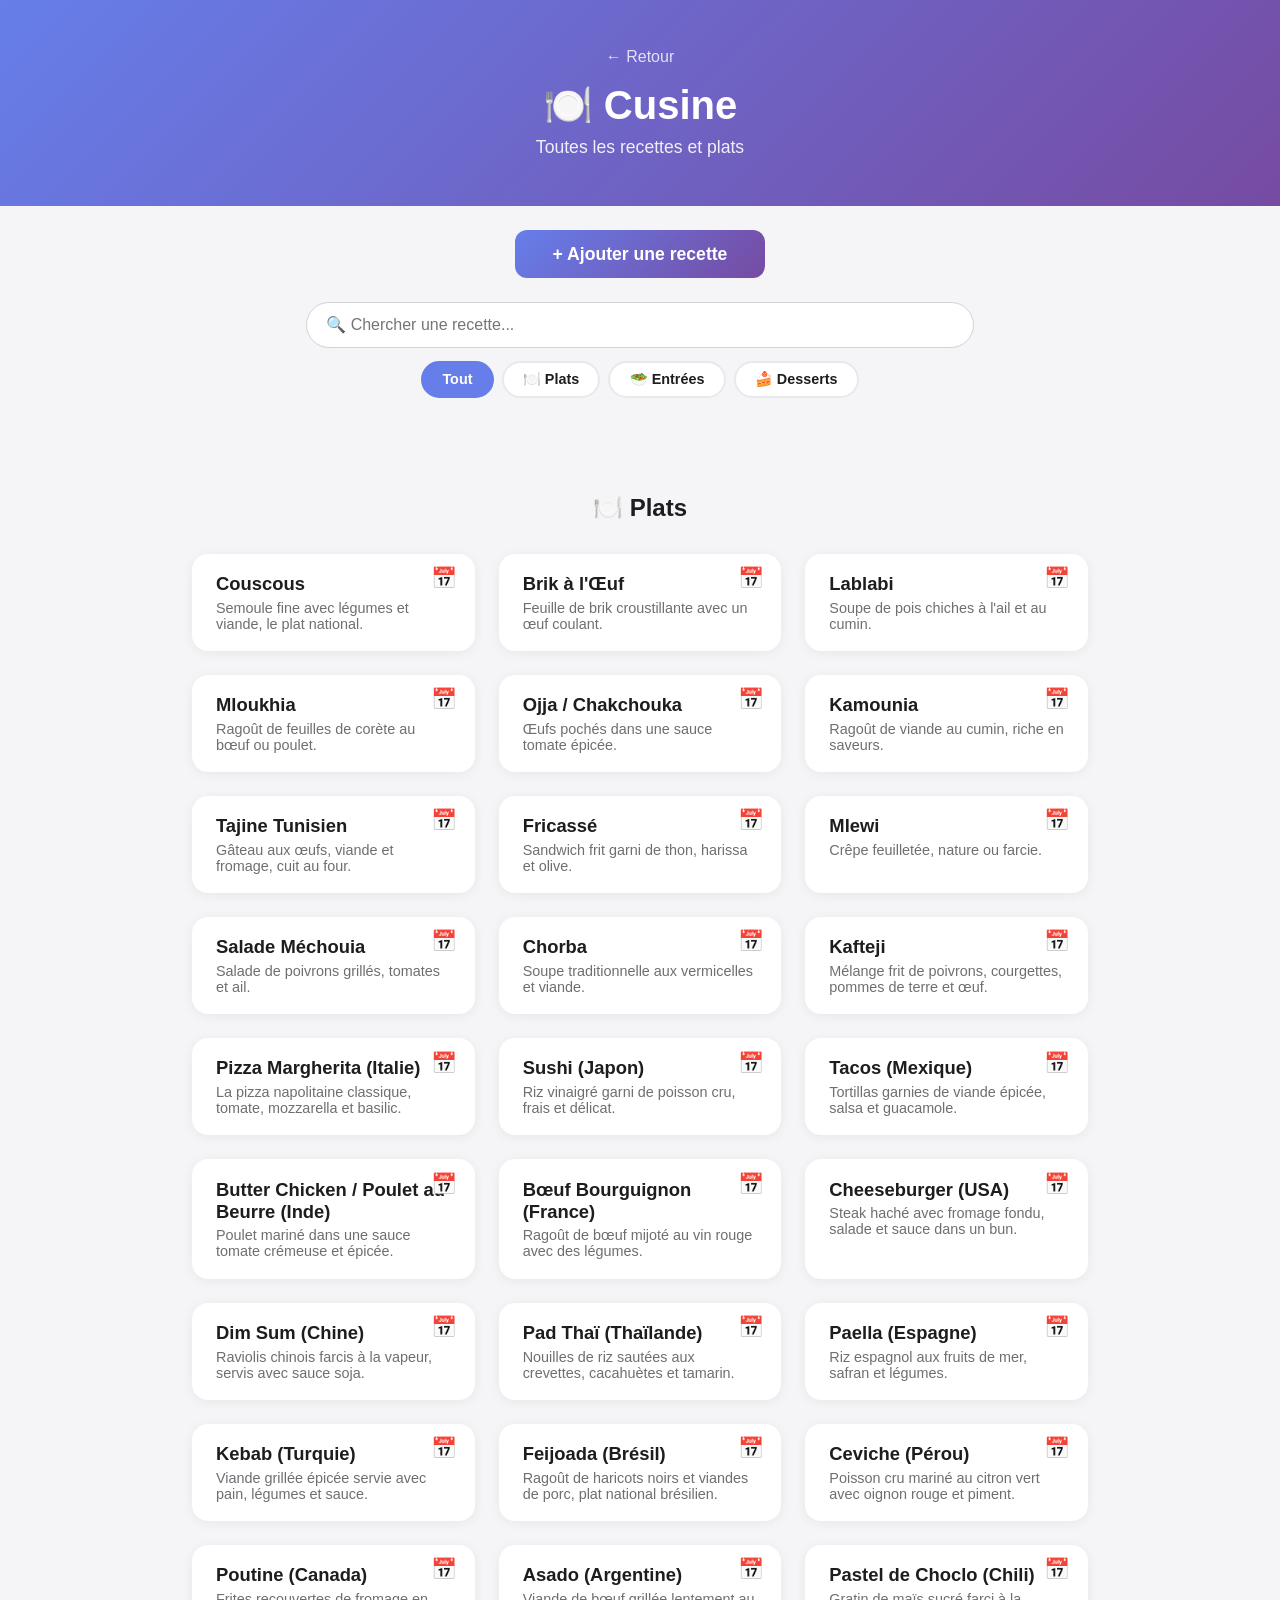
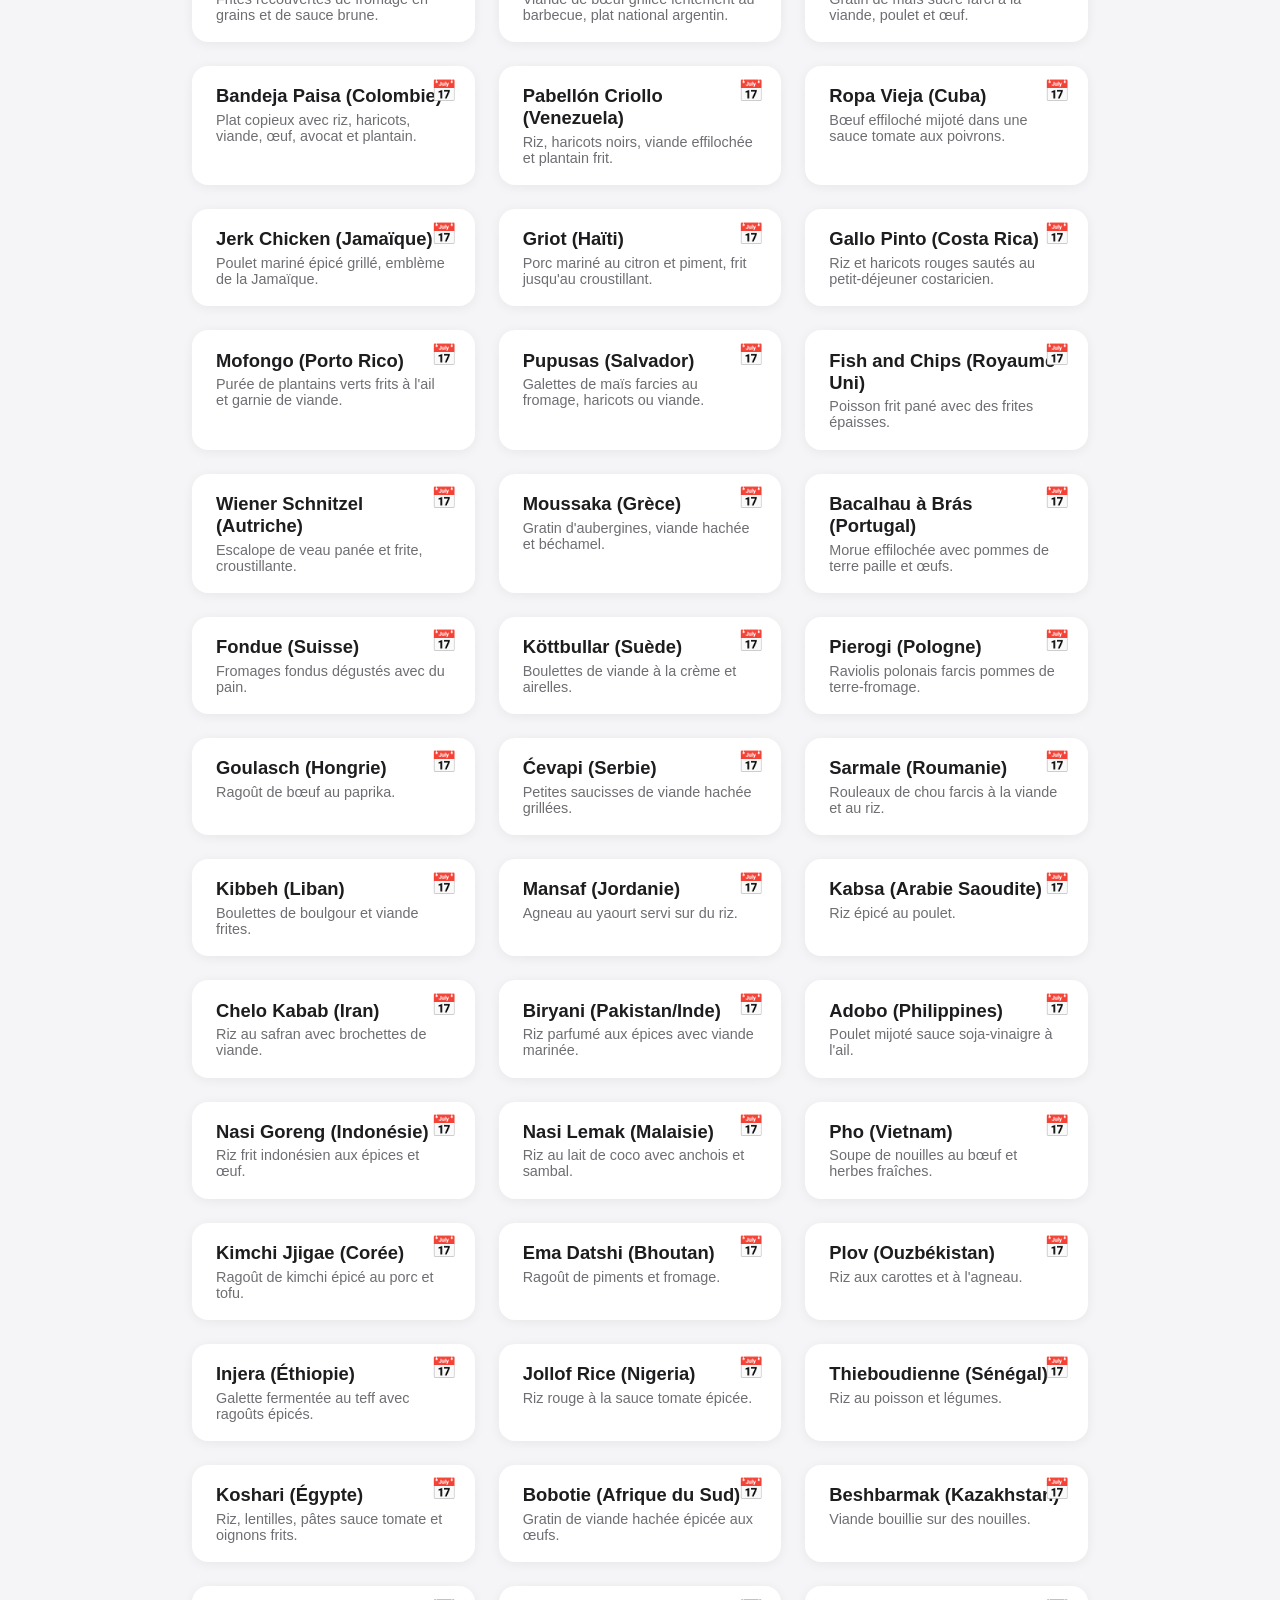
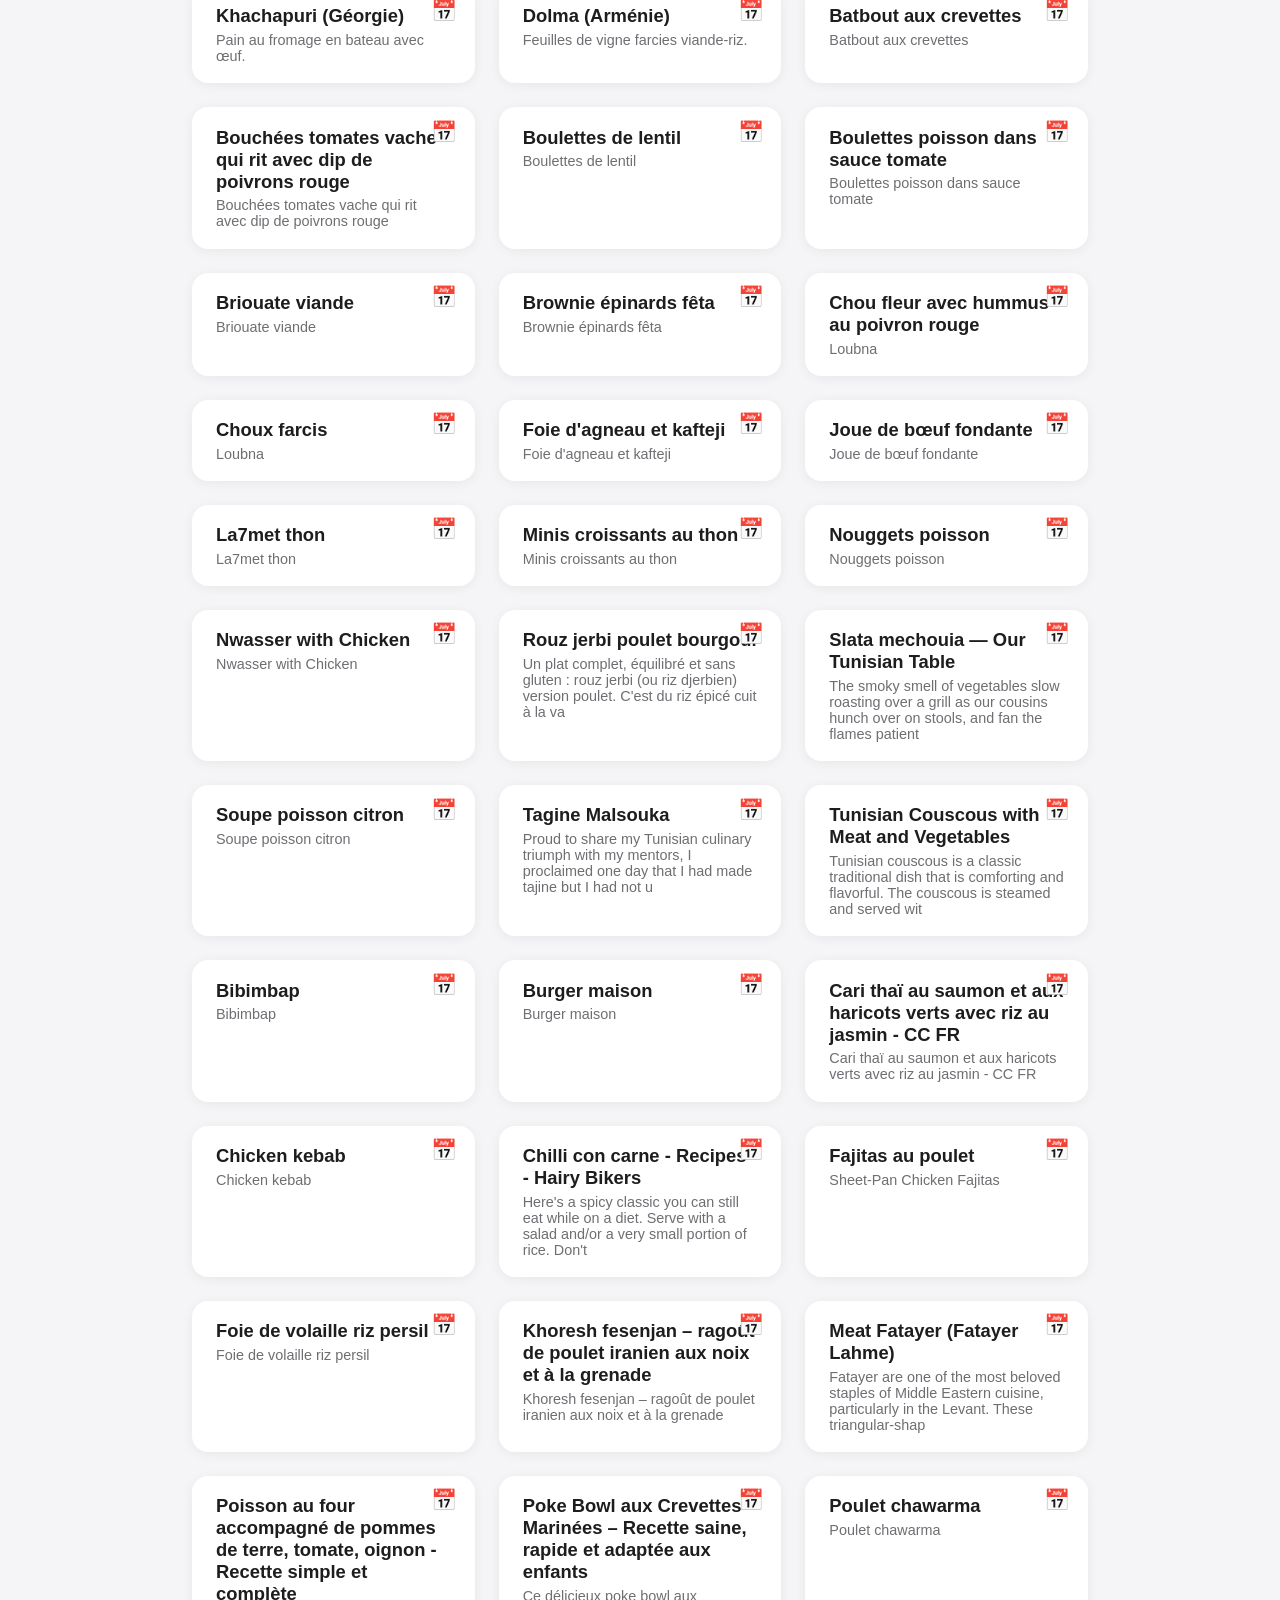
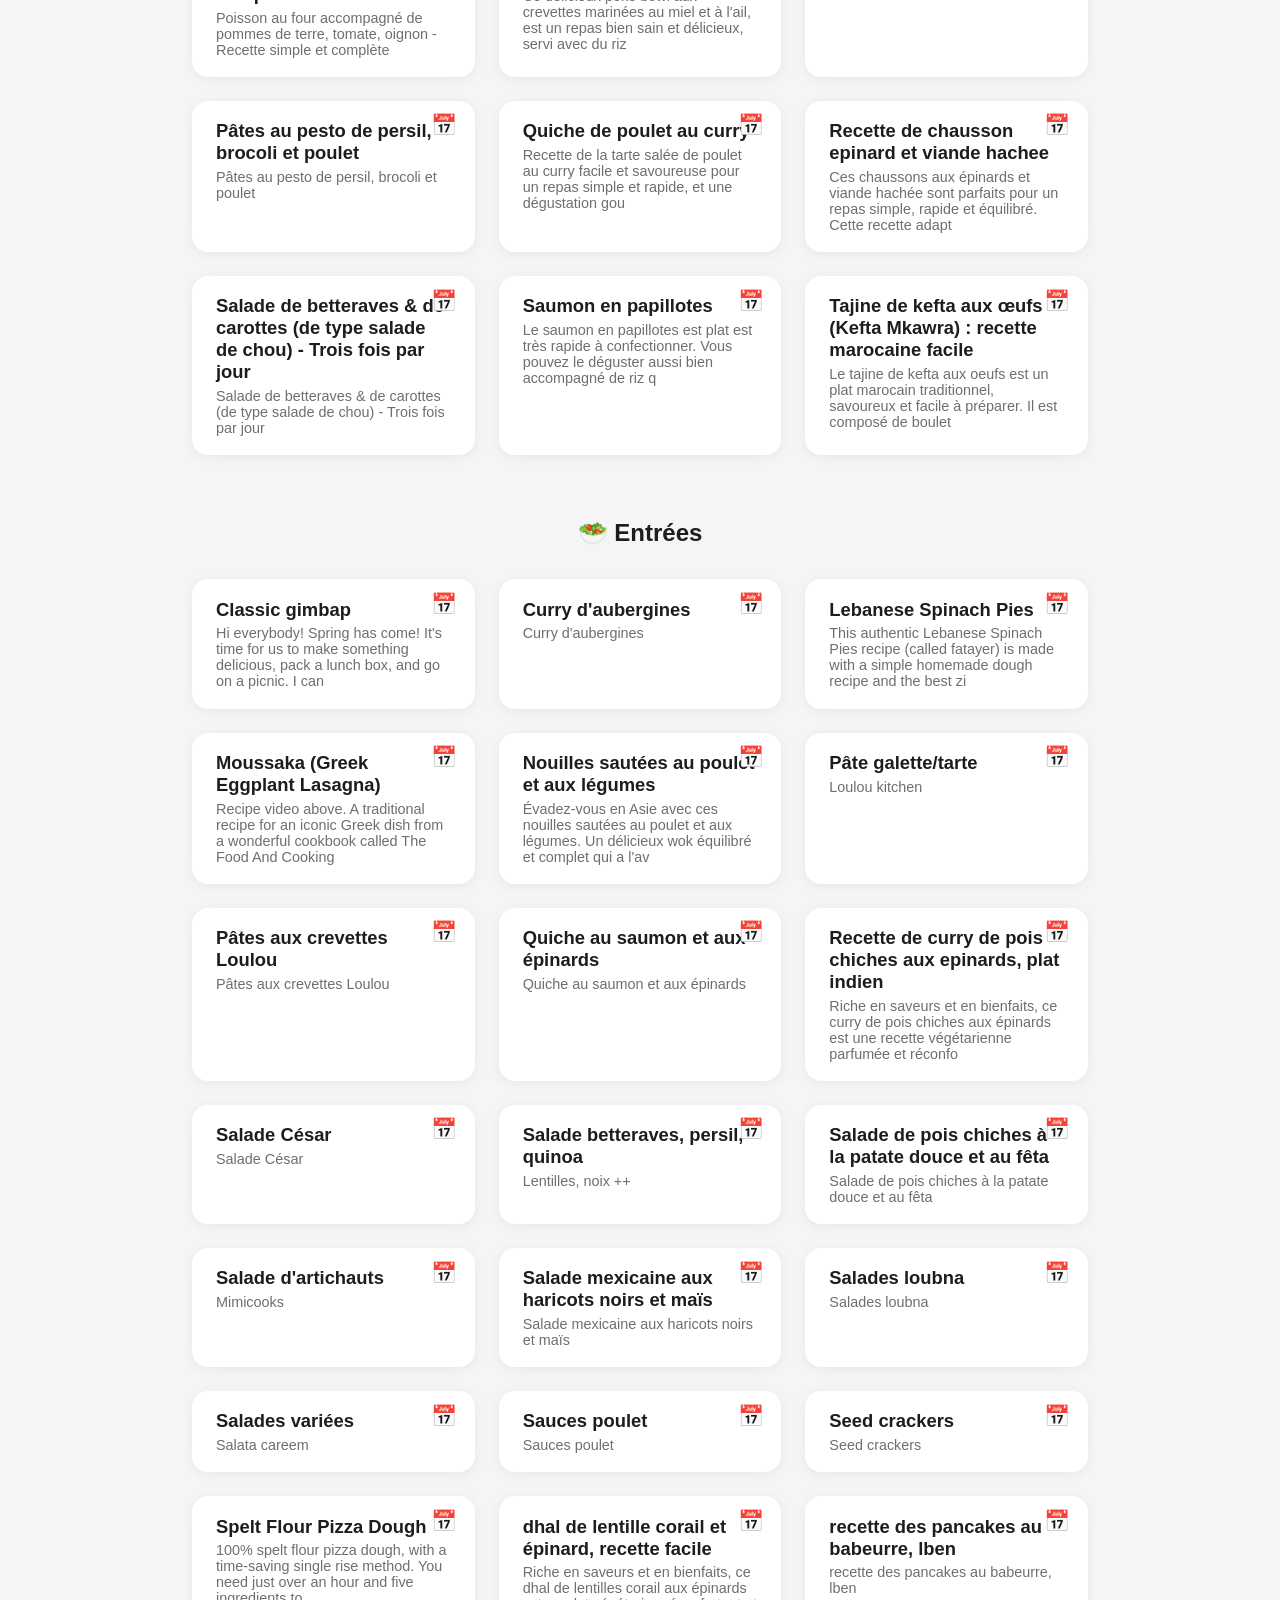
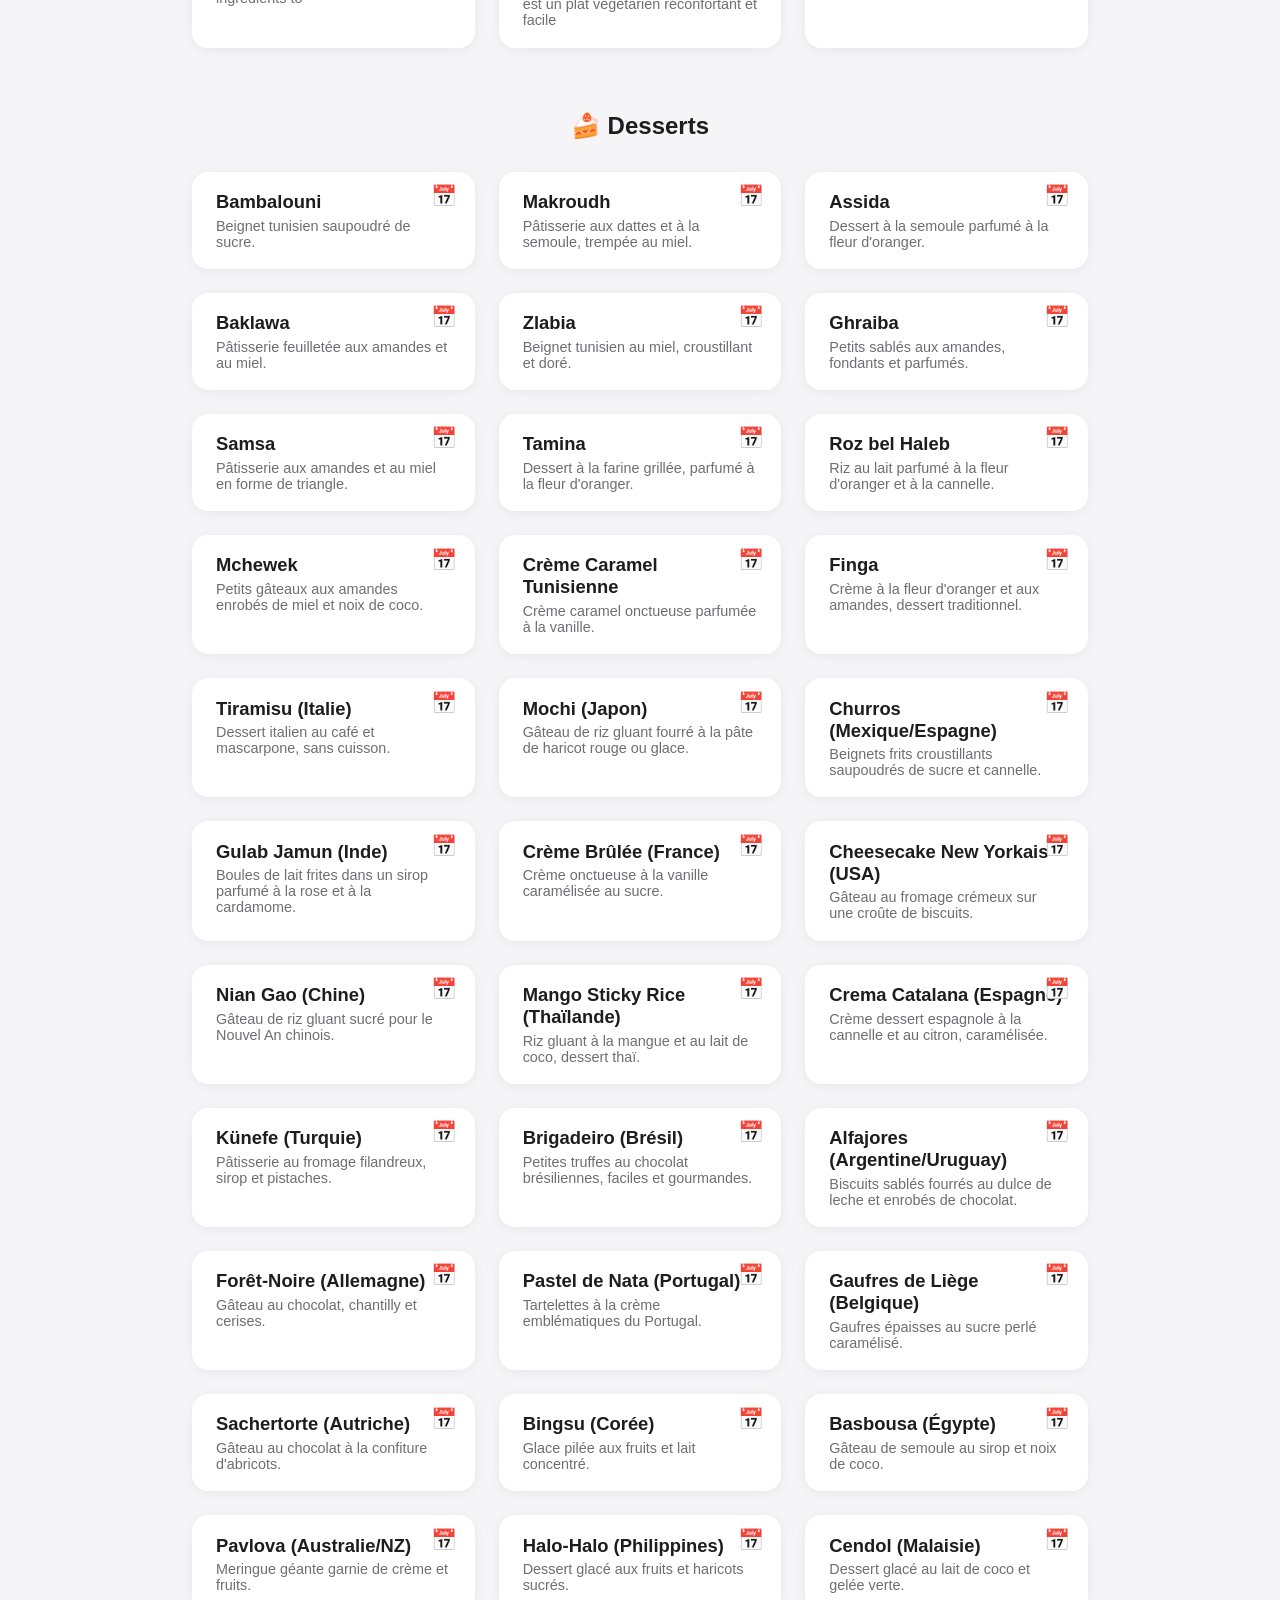
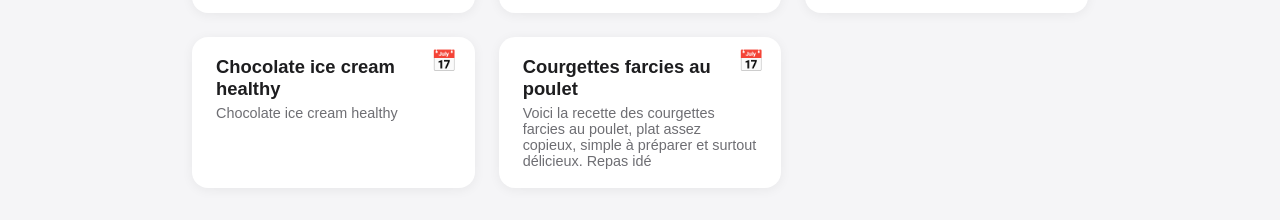
==== commit ce07adc8: "description de ton changement" ====
--- a/cuisine.html
+++ b/cuisine.html
@@ -3,15 +3,15 @@
 <head>
     <meta charset="UTF-8">
     <meta name="viewport" content="width=device-width, initial-scale=1.0">
-    <title>Cuisine Tunisienne</title>
+    <title>Cusine</title>
     <link rel="stylesheet" href="style.css">
     <script src="cart.js"></script>
 </head>
 <body>
     <header>
         <a href="index.html" class="back">← Retour</a>
-        <h1>🍽️ Cuisine Tunisienne</h1>
-        <p>Les meilleurs plats de Tunisie</p>
+        <h1>🍽️ Cusine</h1>
+        <p>Toutes les recettes et plats</p>
     </header>
 
     <main>
@@ -29,9 +29,33 @@
             </div>
         </div>
 
+        <div class="filter-bar">
+            <input type="text" id="searchInput" class="filter-search" placeholder="🔍 Chercher une recette...">
+            <div class="filter-tabs">
+                <button class="filter-btn active" data-filter="all">Tout</button>
+                <button class="filter-btn" data-filter="plat">🍽️ Plats</button>
+                <button class="filter-btn" data-filter="entree">🥗 Entrées</button>
+                <button class="filter-btn" data-filter="dessert">🍰 Desserts</button>
+            </div>
+        </div>
         <div class="grid" id="recipesGrid"></div>
     </main>
 
+    <div id="mealModal" class="modal-overlay hidden">
+        <div class="modal">
+            <h3>📅 Planifier un repas</h3>
+            <p id="mealModalRecipe" class="modal-recipe-name"></p>
+            <label>Date :</label>
+            <input type="date" id="mealDate" class="meal-select">
+            <label>Moment :</label>
+            <select id="mealTime" class="meal-select"></select>
+            <div class="modal-buttons">
+                <button id="mealSaveBtn" class="btn">Ajouter</button>
+                <button id="mealCancelBtn" class="btn btn-clear">Annuler</button>
+            </div>
+        </div>
+    </div>
+
     <script>
         const recipes = [
             {
@@ -205,520 +229,942 @@
             {
                 name: 'Pizza Margherita (Italie)',
                 desc: 'La pizza napolitaine classique, tomate, mozzarella et basilic.',
-                cat: 'international',
+                cat: 'plat',
                 ingredients: ['300g farine', '200ml eau tiède', '1 sachet levure boulangère', '200g tomates pelées', '200g mozzarella', 'Basilic frais', 'Huile d\'olive', 'Sel'],
                 instructions: 'Préparer la pâte avec farine, eau, levure et sel. Laisser reposer 2h. Étaler la pâte, garnir de tomates écrasées et de mozzarella. Cuire au four à 250°C pendant 10min. Ajouter le basilic frais et un filet d\'huile d\'olive.'
             },
             {
                 name: 'Tiramisu (Italie)',
                 desc: 'Dessert italien au café et mascarpone, sans cuisson.',
-                cat: 'international',
+                cat: 'dessert',
                 ingredients: ['500g mascarpone', '4 œufs', '100g sucre', '200g biscuits à la cuillère', 'Café noir fort', 'Cacao en poudre'],
                 instructions: 'Séparer les blancs des jaunes. Fouetter les jaunes avec le sucre puis ajouter le mascarpone. Monter les blancs en neige et les incorporer. Tremper les biscuits dans le café. Alterner couches de biscuits et crème. Réfrigérer 4h. Saupoudrer de cacao.'
             },
             {
                 name: 'Sushi (Japon)',
                 desc: 'Riz vinaigré garni de poisson cru, frais et délicat.',
-                cat: 'international',
+                cat: 'plat',
                 ingredients: ['300g riz à sushi', '4 càs vinaigre de riz', '2 càs sucre', '200g saumon frais', 'Algues nori', 'Wasabi, gingembre, sauce soja'],
                 instructions: 'Cuire le riz et l\'assaisonner avec le vinaigre sucré. Laisser refroidir. Couper le saumon en fines tranches. Humidifier les mains et former des petites boules de riz. Déposer une tranche de poisson dessus. Servir avec wasabi, gingembre et sauce soja.'
             },
             {
                 name: 'Mochi (Japon)',
                 desc: 'Gâteau de riz gluant fourré à la pâte de haricot rouge ou glace.',
-                cat: 'international',
+                cat: 'dessert',
                 ingredients: ['200g farine de riz gluant', '150g sucre', '200ml eau', 'Fécule de maïs', 'Glace ou pâte de haricot rouge'],
                 instructions: 'Mélanger la farine de riz, le sucre et l\'eau. Cuire à la vapeur 20min. Laisser refroidir légèrement. Saupoudrer de fécule de maïs. Étaler la pâte et découper des cercles. Déposer une boule de glace au centre et refermer. Servir frais.'
             },
             {
                 name: 'Tacos (Mexique)',
                 desc: 'Tortillas garnies de viande épicée, salsa et guacamole.',
-                cat: 'international',
+                cat: 'plat',
                 ingredients: ['8 tortillas de maïs', '400g bœuf haché', '1 oignon', '2 tomates', '1 avocat', 'Citron vert', 'Coriandre fraîche', 'Sel, cumin, piment'],
                 instructions: 'Cuire le bœuf avec l\'oignon, le cumin et le piment. Préparer la salsa avec tomates, oignon et coriandre. Écraser l\'avocat avec du citron pour le guacamole. Chauffer les tortillas. Garnir de viande, salsa et guacamole.'
             },
             {
                 name: 'Churros (Mexique/Espagne)',
                 desc: 'Beignets frits croustillants saupoudrés de sucre et cannelle.',
-                cat: 'international',
+                cat: 'dessert',
                 ingredients: ['250ml eau', '125g beurre', '150g farine', '3 œufs', 'Sucre', 'Cannelle', 'Huile pour friture', 'Chocolat chaud'],
                 instructions: 'Faire bouillir l\'eau avec le beurre. Ajouter la farine d\'un coup et mélanger. Hors du feu, ajouter les œufs un par un. Remplir une poche à douille cannelée. Frire des bâtonnets dans l\'huile chaude. Rouler dans le sucre à la cannelle. Servir avec du chocolat chaud.'
             },
             {
                 name: 'Butter Chicken / Poulet au Beurre (Inde)',
                 desc: 'Poulet mariné dans une sauce tomate crémeuse et épicée.',
-                cat: 'international',
+                cat: 'plat',
                 ingredients: ['500g poulet', '200g yaourt', '400g tomates concassées', '100ml crème', '2 càs beurre', 'Gingembre, ail', 'Garam masala, curcuma, cumin', 'Riz basmati'],
                 instructions: 'Mariner le poulet dans le yaourt et les épices 2h. Le griller au four. Faire revenir l\'ail et le gingembre, ajouter les tomates et mijoter 15min. Mixer la sauce, ajouter la crème et le beurre. Ajouter le poulet et cuire 10min. Servir avec du riz basmati.'
             },
             {
                 name: 'Gulab Jamun (Inde)',
                 desc: 'Boules de lait frites dans un sirop parfumé à la rose et à la cardamome.',
-                cat: 'international',
+                cat: 'dessert',
                 ingredients: ['200g lait en poudre', '100g farine', '1 càc levure', '100ml lait', '300g sucre', '400ml eau', 'Eau de rose', 'Cardamome'],
                 instructions: 'Mélanger le lait en poudre, la farine et la levure. Ajouter le lait progressivement pour former une pâte molle. Former des petites boules lisses. Les frire à feu doux dans l\'huile jusqu\'à dorure. Les tremper dans le sirop chaud parfumé à la rose et cardamome.'
             },
             {
                 name: 'Bœuf Bourguignon (France)',
                 desc: 'Ragoût de bœuf mijoté au vin rouge avec des légumes.',
-                cat: 'international',
+                cat: 'plat',
                 ingredients: ['1kg bœuf à braiser', '750ml vin rouge', '200g lardons', '3 carottes', '1 oignon', '2 gousses ail', 'Bouquet garni', 'Champignons', 'Sel, poivre'],
                 instructions: 'Couper la viande en cubes et la mariner dans le vin avec les légumes 12h. Égoutter et faire revenir la viande avec les lardons. Ajouter la marinade, l\'ail et le bouquet garni. Mijoter 3h à feu doux. Ajouter les champignons en fin de cuisson. Servir avec des pommes de terre.'
             },
             {
                 name: 'Crème Brûlée (France)',
                 desc: 'Crème onctueuse à la vanille caramélisée au sucre.',
-                cat: 'international',
+                cat: 'dessert',
                 ingredients: ['500ml crème liquide', '5 jaunes d\'œufs', '100g sucre', '1 gousse vanille', 'Sucre cassonade pour caraméliser'],
                 instructions: 'Faire chauffer la crème avec la vanille. Fouetter les jaunes avec le sucre. Verser la crème chaude sur les œufs en remuant. Répartir dans des ramequins. Cuire au bain-marie à 150°C pendant 40min. Réfrigérer 4h. Saupoudrer de cassonade et caraméliser au chalumeau.'
             },
             {
                 name: 'Cheeseburger (USA)',
                 desc: 'Steak haché avec fromage fondu, salade et sauce dans un bun.',
-                cat: 'international',
+                cat: 'plat',
                 ingredients: ['4 buns à burger', '500g bœuf haché', '4 tranches cheddar', '4 feuilles salade', '2 tomates', '1 oignon', 'Ketchup, moutarde', 'Sel, poivre'],
                 instructions: 'Former 4 steaks hachés et les assaisonner. Les cuire à la poêle 3min de chaque côté. Déposer une tranche de cheddar sur chaque steak et couvrir pour faire fondre. Toaster les buns. Monter les burgers : salade, steak, tomate, oignon, sauce.'
             },
             {
                 name: 'Cheesecake New Yorkais (USA)',
                 desc: 'Gâteau au fromage crémeux sur une croûte de biscuits.',
-                cat: 'international',
+                cat: 'dessert',
                 ingredients: ['200g biscuits Graham', '80g beurre fondu', '900g cream cheese', '200g sucre', '4 œufs', '1 càc vanille', '200ml crème'],
                 instructions: 'Écraser les biscuits et mélanger avec le beurre. Tasser dans un moule. Battre le cream cheese avec le sucre. Ajouter les œufs, la vanille et la crème. Verser sur la croûte. Cuire au bain-marie à 160°C pendant 1h. Laisser refroidir et réfrigérer 6h.'
             },
             {
                 name: 'Dim Sum (Chine)',
                 desc: 'Raviolis chinois farcis à la vapeur, servis avec sauce soja.',
-                cat: 'international',
+                cat: 'plat',
                 ingredients: ['300g farine', '200ml eau chaude', '300g porc haché', '1 càc gingembre râpé', '2 cébettes', '1 càs sauce soja', 'Sésame'],
                 instructions: 'Mélanger farine et eau pour former une pâte. Laisser reposer 30min. Mélanger le porc avec le gingembre, les cébettes et la sauce soja. Abaisser la pâte et découper des cercles. Déposer la farce et plier en raviolis. Cuire à la vapeur 10min. Servir avec sauce soja.'
             },
             {
                 name: 'Nian Gao (Chine)',
                 desc: 'Gâteau de riz gluant sucré pour le Nouvel An chinois.',
-                cat: 'international',
+                cat: 'dessert',
                 ingredients: ['300g farine de riz gluant', '200g sucre brun', '300ml eau', '1 càc vanille', 'Huile'],
                 instructions: 'Mélanger la farine de riz avec le sucre et l\'eau jusqu\'à obtenir une pâte lisse. Ajouter la vanille. Verser dans un moule huilé. Cuire à la vapeur 45min. Laisser refroidir avant de démouler. Trancher et servir nature ou poêlé.'
             },
             {
                 name: 'Pad Thaï (Thaïlande)',
                 desc: 'Nouilles de riz sautées aux crevettes, cacahuètes et tamarin.',
-                cat: 'international',
+                cat: 'plat',
                 ingredients: ['200g nouilles de riz', '200g crevettes', '2 œufs', '100g pousses de soja', 'Cacahuètes concassées', '3 càs sauce tamarin', '2 càs sauce poisson', 'Citron vert, coriandre'],
                 instructions: 'Tremper les nouilles 30min dans l\'eau froide. Les sauter dans un wok avec un peu d\'huile. Pousser sur le côté et cuire les œufs brouillés. Ajouter les crevettes, la sauce tamarin et la sauce poisson. Ajouter les pousses de soja. Servir avec cacahuètes, coriandre et citron vert.'
             },
             {
                 name: 'Mango Sticky Rice (Thaïlande)',
                 desc: 'Riz gluant à la mangue et au lait de coco, dessert thaï.',
-                cat: 'international',
+                cat: 'dessert',
                 ingredients: ['200g riz gluant', '400ml lait de coco', '100g sucre', '1 pincée sel', '2 mangues mûres', 'Sésame grillé'],
                 instructions: 'Tremper le riz gluant 4h puis le cuire à la vapeur 25min. Chauffer le lait de coco avec le sucre et le sel. Verser la moitié sur le riz cuit et mélanger. Laisser reposer 15min. Servir le riz avec des tranches de mangue et le reste de sauce coco. Parsemer de sésame.'
             },
             {
                 name: 'Paella (Espagne)',
                 desc: 'Riz espagnol aux fruits de mer, safran et légumes.',
-                cat: 'international',
+                cat: 'plat',
                 ingredients: ['300g riz rond', '500g fruits de mer', '1 poivron rouge', '100g petits pois', '1 oignon', '2 gousses ail', 'Safran', 'Bouillon de poisson', 'Huile d\'olive'],
                 instructions: 'Faire revenir l\'oignon, l\'ail et le poivron dans l\'huile d\'olive. Ajouter le riz et le safran. Mouiller avec le bouillon chaud. Ajouter les fruits de mer et les petits pois. Cuire 20min à feu doux sans remuer. Laisser reposer 5min hors du feu avant de servir.'
             },
             {
                 name: 'Crema Catalana (Espagne)',
                 desc: 'Crème dessert espagnole à la cannelle et au citron, caramélisée.',
-                cat: 'international',
+                cat: 'dessert',
                 ingredients: ['500ml lait', '5 jaunes d\'œufs', '100g sucre', '1 bâton cannelle', 'Zeste de citron', 'Fécule de maïs', 'Sucre pour caraméliser'],
                 instructions: 'Faire infuser le lait avec la cannelle et le zeste de citron. Fouetter les jaunes avec le sucre et la fécule. Verser le lait chaud sur les œufs. Cuire à feu doux en remuant jusqu\'à épaississement. Verser dans des ramequins. Réfrigérer. Caraméliser le sucre au chalumeau avant de servir.'
             },
             {
                 name: 'Kebab (Turquie)',
                 desc: 'Viande grillée épicée servie avec pain, légumes et sauce.',
-                cat: 'international',
+                cat: 'plat',
                 ingredients: ['500g agneau haché', '1 oignon râpé', '2 gousses ail', '1 càc cumin', '1 càc paprika', 'Pain pita', 'Tomates, oignons, salade', 'Sauce yaourt'],
                 instructions: 'Mélanger la viande avec l\'oignon, l\'ail et les épices. Former des brochettes allongées. Griller au barbecue ou à la poêle 10min. Chauffer le pain pita. Garnir de viande, légumes frais et sauce yaourt.'
             },
             {
                 name: 'Künefe (Turquie)',
                 desc: 'Pâtisserie au fromage filandreux, sirop et pistaches.',
-                cat: 'international',
+                cat: 'dessert',
                 ingredients: ['300g kadayif (cheveux d\'ange)', '200g fromage à pâte filée', '150g beurre fondu', '300g sucre', '200ml eau', 'Pistaches concassées'],
                 instructions: 'Préparer le sirop avec sucre et eau, laisser refroidir. Effilocher le kadayif et mélanger avec le beurre fondu. Disposer une couche dans un plat, ajouter le fromage, couvrir du reste de kadayif. Cuire au four à 200°C jusqu\'à dorure. Verser le sirop chaud et parsemer de pistaches.'
             },
             {
                 name: 'Feijoada (Brésil)',
                 desc: 'Ragoût de haricots noirs et viandes de porc, plat national brésilien.',
-                cat: 'international',
+                cat: 'plat',
                 ingredients: ['500g haricots noirs', '300g porc (côtes, lard)', '200g saucisse fumée', '1 oignon', '2 gousses ail', 'Feuille de laurier', 'Sel, poivre', 'Riz blanc'],
                 instructions: 'Tremper les haricots noirs la veille. Les cuire dans une grande marmite avec le laurier. Faire revenir les viandes avec l\'oignon et l\'ail. Ajouter aux haricots et mijoter 2h. Assaisonner. Servir avec du riz blanc, des tranches d\'orange et de la farine de manioc.'
             },
             {
                 name: 'Brigadeiro (Brésil)',
                 desc: 'Petites truffes au chocolat brésiliennes, faciles et gourmandes.',
-                cat: 'international',
+                cat: 'dessert',
                 ingredients: ['1 boîte lait concentré (395g)', '3 càs cacao en poudre', '1 càs beurre', 'Chocolat granulé pour enrobage'],
                 instructions: 'Mélanger le lait concentré, le cacao et le beurre dans une casserole. Cuire à feu doux en remuant jusqu\'à ce que la crème se détache du fond. Laisser refroidir. Graisser les mains avec du beurre et former des petites boules. Rouler dans le chocolat granulé.'
             },
             {
                 name: 'Ceviche (Pérou)',
                 desc: 'Poisson cru mariné au citron vert avec oignon rouge et piment.',
-                cat: 'international',
+                cat: 'plat',
                 ingredients: ['400g poisson blanc frais', '1 oignon rouge', 'Jus de 6 citrons verts', '1 piment', 'Coriandre fraîche', 'Sel, poivre', 'Patate douce, maïs'],
                 instructions: 'Couper le poisson en dés. Le mariner dans le jus de citron avec sel et piment 15min. Ajouter l\'oignon émincé et la coriandre. Servir avec des tranches de patate douce cuite et du maïs grillé.'
             },
             {
                 name: 'Poutine (Canada)',
                 desc: 'Frites recouvertes de fromage en grains et de sauce brune.',
-                cat: 'international',
+                cat: 'plat',
                 ingredients: ['500g pommes de terre', '200g fromage en grains', '300ml sauce brune', 'Huile pour friture', 'Sel'],
                 instructions: 'Couper les pommes de terre en frites et les frire jusqu\'à dorure. Disposer dans une assiette. Parsemer de fromage en grains. Verser la sauce brune chaude par-dessus. Servir immédiatement.'
             },
             {
                 name: 'Asado (Argentine)',
                 desc: 'Viande de bœuf grillée lentement au barbecue, plat national argentin.',
-                cat: 'international',
+                cat: 'plat',
                 ingredients: ['1kg bœuf (entrecôte, bavette)', 'Sel gros', 'Chimichurri (persil, ail, vinaigre, huile)', 'Charbon de bois'],
                 instructions: 'Saler la viande généreusement. La faire griller au barbecue à feu doux 30-40min en retournant une fois. Laisser reposer 5min. Servir avec du chimichurri.'
             },
             {
                 name: 'Pastel de Choclo (Chili)',
                 desc: 'Gratin de maïs sucré farci à la viande, poulet et œuf.',
-                cat: 'international',
+                cat: 'plat',
                 ingredients: ['500g maïs en grains', '300g bœuf haché', '200g poulet', '2 oignons', '2 œufs durs', 'Olives', 'Lait', 'Sucre'],
                 instructions: 'Faire revenir la viande et le poulet avec l\'oignon. Mixer le maïs avec du lait. Disposer la viande dans un plat, ajouter œuf dur et olives. Couvrir de purée de maïs sucrée. Cuire au four à 180°C 30min jusqu\'à dorure.'
             },
             {
                 name: 'Alfajores (Argentine/Uruguay)',
                 desc: 'Biscuits sablés fourrés au dulce de leche et enrobés de chocolat.',
-                cat: 'international',
+                cat: 'dessert',
                 ingredients: ['200g farine', '100g fécule de maïs', '150g beurre', '100g sucre', '2 jaunes', 'Dulce de leche', 'Chocolat noir'],
                 instructions: 'Mélanger farine, fécule, beurre, sucre et jaunes. Former une pâte et laisser reposer 30min. Étaler et découper des cercles. Cuire au four 12min à 180°C. Coller deux biscuits avec du dulce de leche. Tremper dans le chocolat fondu.'
             },
             {
                 name: 'Bandeja Paisa (Colombie)',
                 desc: 'Plat copieux avec riz, haricots, viande, œuf, avocat et plantain.',
-                cat: 'international',
+                cat: 'plat',
                 ingredients: ['300g riz', '200g haricots rouges', '200g bœuf haché', '2 œufs', '1 avocat', '1 plantain mûr', 'Chorizo', 'Arepas'],
                 instructions: 'Cuire le riz et les haricots séparément. Frire le plantain en tranches. Cuire le bœuf et le chorizo. Frire les œufs. Servir le tout dans une grande assiette avec l\'avocat et les arepas.'
             },
             {
                 name: 'Pabellón Criollo (Venezuela)',
                 desc: 'Riz, haricots noirs, viande effilochée et plantain frit.',
-                cat: 'international',
+                cat: 'plat',
                 ingredients: ['300g riz', '200g haricots noirs', '400g bœuf', '2 plantains mûrs', '1 oignon', '2 gousses ail', 'Fromage râpé'],
                 instructions: 'Cuire le riz. Faire revenir l\'oignon et l\'ail, ajouter les haricots noirs cuits. Effilocher le bœuf cuit et le faire revenir. Frire les plantains en tranches. Servir le tout avec du fromage râpé.'
             },
             {
                 name: 'Ropa Vieja (Cuba)',
                 desc: 'Bœuf effiloché mijoté dans une sauce tomate aux poivrons.',
-                cat: 'international',
+                cat: 'plat',
                 ingredients: ['500g bœuf à braiser', '1 boîte tomates concassées', '1 poivron rouge', '1 oignon', '2 gousses ail', 'Cumin', 'Riz blanc, haricots noirs'],
                 instructions: 'Cuire le bœuf dans l\'eau jusqu\'à tendreté. L\'effilocher. Faire revenir l\'oignon, le poivron et l\'ail. Ajouter la tomate, le cumin et le bœuf. Mijoter 20min. Servir avec du riz blanc et des haricots noirs.'
             },
             {
                 name: 'Jerk Chicken (Jamaïque)',
                 desc: 'Poulet mariné épicé grillé, emblème de la Jamaïque.',
-                cat: 'international',
+                cat: 'plat',
                 ingredients: ['1 poulet entier', '2 piments Scotch Bonnet', '3 gousses ail', '1 càs gingembre', '1 càs thym', '1 càc cannelle', 'Jus de citron vert', 'Sel, poivre'],
                 instructions: 'Mixer tous les ingrédients pour faire la marinade. Inciser le poulet et le mariner 4h. Griller au barbecue 40min en retournant régulièrement. Servir avec du riz et des pois.'
             },
             {
                 name: 'Griot (Haïti)',
                 desc: 'Porc mariné au citron et piment, frit jusqu\'au croustillant.',
-                cat: 'international',
+                cat: 'plat',
                 ingredients: ['600g épaule de porc', 'Jus de 3 citrons verts', '2 gousses ail', '1 piment', 'Thym', 'Sel, poivre', 'Huile pour friture'],
                 instructions: 'Couper le porc en cubes. Le mariner avec le citron, l\'ail, le piment et le thym 2h. Cuire le porc dans l\'eau 30min. L\'égoutter et le frire dans l\'huile chaude jusqu\'à dorure. Servir avec du riz et des bananes plantains.'
             },
             {
                 name: 'Gallo Pinto (Costa Rica)',
                 desc: 'Riz et haricots rouges sautés au petit-déjeuner costaricien.',
-                cat: 'international',
+                cat: 'plat',
                 ingredients: ['300g riz cuit', '200g haricots rouges cuits', '1 oignon', '1 poivron', 'Ail', 'Coriandre', 'Sauce Lizano', 'Huile'],
                 instructions: 'Faire revenir l\'oignon, le poivron et l\'ail dans l\'huile. Ajouter le riz et les haricots. Ajouter la sauce Lizano et la coriandre. Sauter 5min. Servir avec des œufs.'
             },
             {
                 name: 'Mofongo (Porto Rico)',
                 desc: 'Purée de plantains verts frits à l\'ail et garnie de viande.',
-                cat: 'international',
+                cat: 'plat',
                 ingredients: ['3 plantains verts', '4 gousses ail', '200g chicharrón', 'Huile', 'Bouillon de poulet', 'Sel'],
                 instructions: 'Peler et couper les plantains en rondelles. Les frire. Les écraser avec l\'ail et le chicharrón. Ajouter du bouillon. Former des boules et servir avec une sauce.'
             },
             {
                 name: 'Pupusas (Salvador)',
                 desc: 'Galettes de maïs farcies au fromage, haricots ou viande.',
-                cat: 'international',
+                cat: 'plat',
                 ingredients: ['500g farine de maïs', '300g fromage', '200g haricots noirs cuits', 'Eau tiède', 'Sel', 'Currút'],
                 instructions: 'Mélanger la farine de maïs avec l\'eau et le sel. Farce : mélanger fromage et haricots. Former une galette, mettre la farce au centre, refermer. Cuire sur une poêle chaude 3min de chaque côté.'
             },
             {
                 name: 'Fish and Chips (Royaume-Uni)',
                 desc: 'Poisson frit pané avec des frites épaisses.',
-                cat: 'international',
+                cat: 'plat',
                 ingredients: ['4 filets cabillaud', '200g farine', '1 bière', '1 càc levure', '4 pommes de terre', 'Huile', 'Sel, vinaigre'],
                 instructions: 'Préparer la pâte avec farine, bière et levure. Frire les frites. Tremper le poisson dans la pâte et le frire 5min. Servir avec des frites et du vinaigre.'
             },
             {
                 name: 'Wiener Schnitzel (Autriche)',
                 desc: 'Escalope de veau panée et frite, croustillante.',
-                cat: 'international',
+                cat: 'plat',
                 ingredients: ['4 escalopes de veau', '100g farine', '2 œufs', '150g chapelure', 'Huile', 'Citron', 'Sel, poivre'],
                 instructions: 'Aplatir les escalopes. Les passer dans farine, œufs puis chapelure. Frire 3min de chaque côté. Servir avec des quartiers de citron.'
             },
             {
                 name: 'Forêt-Noire (Allemagne)',
                 desc: 'Gâteau au chocolat, chantilly et cerises.',
-                cat: 'international',
+                cat: 'dessert',
                 ingredients: ['200g farine', '100g cacao', '200g sucre', '4 œufs', '400ml crème', 'Cerises', 'Chocolat râpé'],
                 instructions: 'Cuire un gâteau au chocolat. Le couper en 3. Monter la crème en chantilly. Monter le gâteau en alternant crème et cerises. Couvrir de chantilly et décorer de chocolat.'
             },
             {
                 name: 'Moussaka (Grèce)',
                 desc: 'Gratin d\'aubergines, viande hachée et béchamel.',
-                cat: 'international',
+                cat: 'plat',
                 ingredients: ['3 aubergines', '500g viande hachée', '1 oignon', '400g tomates', '50cl lait', '50g beurre', '50g farine'],
                 instructions: 'Trancher les aubergines et les griller. Faire revenir la viande. Préparer une béchamel. Alterner aubergines et viande. Couvrir de béchamel. Cuire 40min à 180°C.'
             },
             {
                 name: 'Bacalhau à Brás (Portugal)',
                 desc: 'Morue effilochée avec pommes de terre paille et œufs.',
-                cat: 'international',
+                cat: 'plat',
                 ingredients: ['400g morue', '300g pommes de terre paille', '4 œufs', '1 oignon', 'Olives noires', 'Persil', 'Huile d\'olive'],
                 instructions: 'Effilocher la morue cuite. Faire revenir l\'oignon. Ajouter la morue et les pommes de terre. Verser les œufs battus. Cuire 2min. Parsemer d\'olives et de persil.'
             },
             {
                 name: 'Pastel de Nata (Portugal)',
                 desc: 'Tartelettes à la crème emblématiques du Portugal.',
-                cat: 'international',
+                cat: 'dessert',
                 ingredients: ['1 pâte feuilletée', '500ml lait', '4 jaunes', '150g sucre', '2 càs farine', 'Cannelle'],
                 instructions: 'Faire chauffer le lait. Battre jaunes, sucre et farine. Verser le lait chaud. Cuire jusqu\'à épaississement. Verser sur la pâte dans des moules. Cuire 15min à 250°C.'
             },
             {
                 name: 'Gaufres de Liège (Belgique)',
                 desc: 'Gaufres épaisses au sucre perlé caramélisé.',
-                cat: 'international',
+                cat: 'dessert',
                 ingredients: ['500g farine', '200g beurre', '100g sucre', '2 œufs', '25cl lait', '1 sachet levure', '200g sucre perlé'],
                 instructions: 'Mélanger farine, levure, sucre, œufs et lait. Ajouter beurre et sucre perlé. Laisser reposer 30min. Cuire au gaufrier.'
             },
             {
                 name: 'Fondue (Suisse)',
                 desc: 'Fromages fondus dégustés avec du pain.',
-                cat: 'international',
+                cat: 'plat',
                 ingredients: ['400g gruyère', '200g emmental', '2 gousses ail', '3dl vin blanc', '1 càc fécule', 'Pain'],
                 instructions: 'Frotter le caquelon à l\'ail. Chauffer le vin. Ajouter le fromage en remuant. Ajouter la fécule. Tremper le pain dans le fromage.'
             },
             {
                 name: 'Köttbullar (Suède)',
                 desc: 'Boulettes de viande à la crème et airelles.',
-                cat: 'international',
+                cat: 'plat',
                 ingredients: ['500g bœuf haché', '1 oignon', '100g chapelure', '1 œuf', '20cl crème', 'Confiture d\'airelles'],
                 instructions: 'Mélanger la viande avec l\'oignon, la chapelure et l\'œuf. Former des boulettes. Les frire. Préparer une sauce à la crème. Servir avec purée et confiture d\'airelles.'
             },
             {
                 name: 'Pierogi (Pologne)',
                 desc: 'Raviolis polonais farcis pommes de terre-fromage.',
-                cat: 'international',
+                cat: 'plat',
                 ingredients: ['500g farine', '250ml eau', '2 œufs', '500g pommes de terre', '200g fromage blanc', '1 oignon'],
                 instructions: 'Préparer la pâte. Écraser les pommes de terre avec le fromage. Étaler la pâte, découper des cercles, farcir et plier. Cuire dans l\'eau bouillante 5min. Servir avec crème aigre.'
             },
             {
                 name: 'Goulasch (Hongrie)',
                 desc: 'Ragoût de bœuf au paprika.',
-                cat: 'international',
+                cat: 'plat',
                 ingredients: ['800g bœuf', '2 oignons', '3 càs paprika', '2 poivrons', '3 pommes de terre', 'Ail'],
                 instructions: 'Couper la viande en cubes. La faire revenir avec les oignons. Ajouter le paprika. Couvrir d\'eau et mijoter 1h30. Ajouter les légumes. Cuire 30min.'
             },
             {
                 name: 'Sachertorte (Autriche)',
                 desc: 'Gâteau au chocolat à la confiture d\'abricots.',
-                cat: 'international',
+                cat: 'dessert',
                 ingredients: ['150g chocolat', '150g beurre', '100g sucre', '6 œufs', '100g farine', 'Confiture d\'abricots'],
                 instructions: 'Faire fondre le chocolat avec le beurre. Battre les jaunes avec le sucre. Ajouter chocolat et farine. Incorporer les blancs. Cuire 40min à 180°C. Garnir de confiture. Napper de glaçage chocolat.'
             },
             {
                 name: 'Ćevapi (Serbie)',
                 desc: 'Petites saucisses de viande hachée grillées.',
-                cat: 'international',
+                cat: 'plat',
                 ingredients: ['500g bœuf haché', '200g agneau haché', '1 oignon', 'Ail', 'Sel, poivre, paprika', 'Pain somun'],
                 instructions: 'Mélanger les viandes avec l\'oignon et les épices. Former des petits cylindres. Griller 8min. Servir dans du pain avec des oignons.'
             },
             {
                 name: 'Sarmale (Roumanie)',
                 desc: 'Rouleaux de chou farcis à la viande et au riz.',
-                cat: 'international',
+                cat: 'plat',
                 ingredients: ['1 chou fermenté', '500g viande hachée', '200g riz', '1 oignon', 'Tomate concentrée', 'Crème aigre'],
                 instructions: 'Détacher les feuilles de chou. Mélanger la viande avec le riz. Farcer les feuilles. Cuire 2h dans la sauce tomate. Servir avec crème aigre.'
             },
             {
                 name: 'Kibbeh (Liban)',
                 desc: 'Boulettes de boulgour et viande frites.',
-                cat: 'international',
+                cat: 'plat',
                 ingredients: ['300g boulgour', '500g bœuf haché', '1 oignon', 'Pignons', 'Sel, cannelle', 'Huile'],
                 instructions: 'Laver le boulgour. Mélanger avec la moitié de la viande. Assaisonner l\'autre moitié. Former des boulettes farcies. Frire 5min.'
             },
             {
                 name: 'Mansaf (Jordanie)',
                 desc: 'Agneau au yaourt servi sur du riz.',
-                cat: 'international',
+                cat: 'plat',
                 ingredients: ['800g agneau', '500g yaourt', '300g riz', 'Pain shrak', 'Amandes'],
                 instructions: 'Cuire l\'agneau 1h. Ajouter le yaourt et mijoter. Disposer le pain, le riz, la viande. Verser la sauce. Décorer d\'amandes.'
             },
             {
                 name: 'Kabsa (Arabie Saoudite)',
                 desc: 'Riz épicé au poulet.',
-                cat: 'international',
+                cat: 'plat',
                 ingredients: ['1 poulet', '300g riz basmati', '1 oignon', '3 tomates', 'Cardamome, cannelle'],
                 instructions: 'Faire revenir l\'oignon et les épices. Ajouter le poulet. Ajouter les tomates et l\'eau. Cuire le poulet. Cuire le riz dans le bouillon. Servir ensemble.'
             },
             {
                 name: 'Chelo Kabab (Iran)',
                 desc: 'Riz au safran avec brochettes de viande.',
-                cat: 'international',
+                cat: 'plat',
                 ingredients: ['300g riz basmati', '500g bœuf haché', '1 oignon', 'Safran', 'Beurre', 'Sumac'],
                 instructions: 'Cuire le riz au safran. Mélanger la viande avec l\'oignon. Former des brochettes et griller. Servir avec le riz et le sumac.'
             },
             {
                 name: 'Biryani (Pakistan/Inde)',
                 desc: 'Riz parfumé aux épices avec viande marinée.',
-                cat: 'international',
+                cat: 'plat',
                 ingredients: ['300g riz basmati', '500g poulet', '200g yaourt', 'Épices', 'Oignons frits'],
                 instructions: 'Mariner le poulet. Cuire le riz à moitié. Alterner riz et poulet dans une marmite. Cuire à feu doux 30min. Servir avec oignons frits.'
             },
             {
                 name: 'Adobo (Philippines)',
                 desc: 'Poulet mijoté sauce soja-vinaigre à l\'ail.',
-                cat: 'international',
+                cat: 'plat',
                 ingredients: ['600g poulet', '100ml sauce soja', '100ml vinaigre', '6 gousses ail', 'Laurier'],
                 instructions: 'Mariner le poulet 1h. Le faire revenir. Ajouter la marinade et mijoter 30min. Servir avec du riz.'
             },
             {
                 name: 'Nasi Goreng (Indonésie)',
                 desc: 'Riz frit indonésien aux épices et œuf.',
-                cat: 'international',
+                cat: 'plat',
                 ingredients: ['300g riz cuit', '2 œufs', '100g crevettes', '1 oignon', 'Ail', 'Sambal', 'Sauce soja sucrée'],
                 instructions: 'Faire revenir l\'ail et l\'oignon. Ajouter les crevettes et le sambal. Ajouter le riz. Sauter 5min. Servir avec un œuf au plat.'
             },
             {
                 name: 'Nasi Lemak (Malaisie)',
                 desc: 'Riz au lait de coco avec anchois et sambal.',
-                cat: 'international',
+                cat: 'plat',
                 ingredients: ['300g riz', '200ml lait de coco', '100g anchois', '2 œufs', 'Concombre', 'Sambal'],
                 instructions: 'Cuire le riz dans le lait de coco. Frire les anchois. Servir le riz avec les anchois, l\'œuf dur et le sambal.'
             },
             {
                 name: 'Pho (Vietnam)',
                 desc: 'Soupe de nouilles au bœuf et herbes fraîches.',
-                cat: 'international',
+                cat: 'plat',
                 ingredients: ['200g nouilles de riz', '300g bœuf', '1L bouillon', 'Gingembre', 'Anis étoilé', 'Herbes'],
                 instructions: 'Préparer le bouillon avec gingembre et anis. Cuire les nouilles. Trancher le bœuf fin. Verser le bouillon bouillant sur le bœuf et les nouilles. Garnir d\'herbes.'
             },
             {
                 name: 'Kimchi Jjigae (Corée)',
                 desc: 'Ragoût de kimchi épicé au porc et tofu.',
-                cat: 'international',
+                cat: 'plat',
                 ingredients: ['300g kimchi', '200g porc', '200g tofu', 'Gochugaru', 'Ail'],
                 instructions: 'Faire revenir le porc avec le kimchi. Ajouter de l\'eau et mijoter 20min. Ajouter le tofu. Servir avec du riz.'
             },
             {
                 name: 'Bingsu (Corée)',
                 desc: 'Glace pilée aux fruits et lait concentré.',
-                cat: 'international',
+                cat: 'dessert',
                 ingredients: ['Glace pilée', 'Lait concentré', 'Pâte de haricot rouge', 'Fruits', 'Mochi'],
                 instructions: 'Remplir un bol de glace pilée. Arroser de lait concentré. Ajouter les garnitures. Servir immédiatement.'
             },
             {
                 name: 'Ema Datshi (Bhoutan)',
                 desc: 'Ragoût de piments et fromage.',
-                cat: 'international',
+                cat: 'plat',
                 ingredients: ['200g piments verts', '200g fromage', '1 oignon', '2 tomates', 'Beurre'],
                 instructions: 'Faire revenir l\'oignon. Ajouter les piments et tomates. Mijoter 10min. Ajouter le fromage. Servir avec du riz rouge.'
             },
             {
                 name: 'Plov (Ouzbékistan)',
                 desc: 'Riz aux carottes et à l\'agneau.',
-                cat: 'international',
+                cat: 'plat',
                 ingredients: ['300g riz', '400g agneau', '3 carottes', '2 oignons', 'Ail', 'Cumin'],
                 instructions: 'Saisir la viande dans l\'huile. Ajouter oignons et carottes. Ajouter l\'eau et le cumin. Verser le riz sans mélanger. Cuire 20min à couvert.'
             },
             {
                 name: 'Injera (Éthiopie)',
                 desc: 'Galette fermentée au teff avec ragoûts épicés.',
-                cat: 'international',
+                cat: 'plat',
                 ingredients: ['300g farine de teff', 'Eau', 'Berbéré', 'Viande ou légumes'],
                 instructions: 'Mélanger la farine avec l\'eau. Laisser fermenter 3 jours. Cuire en crêpe épaisse. Préparer un ragoût épicé. Servir l\'injera avec le ragoût.'
             },
             {
                 name: 'Jollof Rice (Nigeria)',
                 desc: 'Riz rouge à la sauce tomate épicée.',
-                cat: 'international',
+                cat: 'plat',
                 ingredients: ['300g riz', '400g tomates', '1 oignon', '2 poivrons', 'Thym', 'Piment'],
                 instructions: 'Faire revenir l\'oignon et les poivrons. Ajouter les tomates et le riz. Cuire 20min. Servir avec du poulet grillé.'
             },
             {
                 name: 'Thieboudienne (Sénégal)',
                 desc: 'Riz au poisson et légumes.',
-                cat: 'international',
+                cat: 'plat',
                 ingredients: ['300g riz', '400g poisson', '3 carottes', 'Chou', 'Tomate concentrée', 'Ail'],
                 instructions: 'Cuire le poisson dans la sauce tomate. Ajouter les légumes et le riz. Cuire 20min. Servir le riz avec le poisson.'
             },
             {
                 name: 'Koshari (Égypte)',
                 desc: 'Riz, lentilles, pâtes sauce tomate et oignons frits.',
-                cat: 'international',
+                cat: 'plat',
                 ingredients: ['200g riz', '200g lentilles', '200g pâtes', '400g tomates', '1 oignon', 'Cumin'],
                 instructions: 'Cuire riz, lentilles et pâtes séparément. Préparer la sauce tomate. Frire l\'oignon. Mélanger et garnir.'
             },
             {
                 name: 'Basbousa (Égypte)',
                 desc: 'Gâteau de semoule au sirop et noix de coco.',
-                cat: 'international',
+                cat: 'dessert',
                 ingredients: ['300g semoule', '200g sucre', '100g noix de coco', '150g beurre', 'Yaourt'],
                 instructions: 'Mélanger semoule, sucre, noix de coco, beurre et yaourt. Cuire 30min à 180°C. Verser le sirop chaud à la sortie.'
             },
             {
                 name: 'Bobotie (Afrique du Sud)',
                 desc: 'Gratin de viande hachée épicée aux œufs.',
-                cat: 'international',
+                cat: 'plat',
                 ingredients: ['500g bœuf haché', '1 oignon', 'Pain', 'Lait', '2 œufs', 'Curry'],
                 instructions: 'Faire revenir la viande avec curry. Ajouter le pain trempé. Verser dans un plat. Battre les œufs avec le lait et verser dessus. Cuire 30min à 180°C.'
             },
             {
                 name: 'Pavlova (Australie/NZ)',
                 desc: 'Meringue géante garnie de crème et fruits.',
-                cat: 'international',
+                cat: 'dessert',
                 ingredients: ['4 blancs', '200g sucre', '300ml crème', 'Fruits frais'],
                 instructions: 'Monter les blancs avec le sucre. Cuire 1h à 120°C. Garnir de crème et fruits.'
             },
             {
                 name: 'Beshbarmak (Kazakhstan)',
                 desc: 'Viande bouillie sur des nouilles.',
-                cat: 'international',
+                cat: 'plat',
                 ingredients: ['600g bœuf', '500g pâte', '1 oignon'],
                 instructions: 'Cuire la viande 2h. Cuire les nouilles dans le bouillon. Disposer nouilles, viande et oignon. Verser du bouillon.'
             },
             {
                 name: 'Khachapuri (Géorgie)',
                 desc: 'Pain au fromage en bateau avec œuf.',
-                cat: 'international',
+                cat: 'plat',
                 ingredients: ['500g farine', '200ml lait', '300g fromage', '1 œuf', 'Beurre'],
                 instructions: 'Préparer la pâte. Étaler en bateau. Ajouter le fromage. Cuire 15min à 220°C. Ajouter l\'œuf et cuire 3min.'
             },
             {
                 name: 'Dolma (Arménie)',
                 desc: 'Feuilles de vigne farcies viande-riz.',
-                cat: 'international',
+                cat: 'plat',
                 ingredients: ['300g feuilles de vigne', '400g viande hachée', '200g riz', '1 oignon'],
                 instructions: 'Blanchir les feuilles. Mélanger viande, riz et oignon. Farcer et rouler. Cuire 45min. Servir avec yaourt.'
             },
             {
                 name: 'Halo-Halo (Philippines)',
                 desc: 'Dessert glacé aux fruits et haricots sucrés.',
-                cat: 'international',
+                cat: 'dessert',
                 ingredients: ['Glace pilée', 'Lait concentré', 'Haricots sucrés', 'Mangue', 'Leche flan'],
                 instructions: 'Remplir un verre de glace. Ajouter tous les ingrédients. Arroser de lait concentré. Mélanger avant de déguster.'
             },
             {
                 name: 'Cendol (Malaisie)',
                 desc: 'Dessert glacé au lait de coco et gelée verte.',
-                cat: 'international',
+                cat: 'dessert',
                 ingredients: ['Glace pilée', 'Lait de coco', 'Gelée cendol', 'Sucre de palme'],
                 instructions: 'Remplir un bol de glace. Ajouter la gelée et le sucre. Verser le lait de coco.'
+            },
+            // === Du CSV: Plats Tunisiens ===
+            {
+                name: 'Batbout aux crevettes',
+                desc: 'Batbout aux crevettes',
+                cat: 'plat',
+                ingredients: ['Crevettes cuites', 'Cache qui rit', 'Yaourt Grec ou fromage blanc', 'Ciboulette'],
+                instructions: 'Voir la recette originale.',
+            },
+            {
+                name: 'Bouchées tomates vache qui rit avec dip de poivrons rouge',
+                desc: 'Bouchées tomates vache qui rit avec dip de poivrons rouge',
+                cat: 'plat',
+                ingredients: ['Pain', 'Vache qui rit', 'Harissa', 'Tomates cerises rôties au four', 'Dip de poivrons rouge :', 'Poivron rouge', 'Huile d\'olives', 'Noix'],
+                instructions: 'Voir la recette originale.',
+            },
+            {
+                name: 'Boulettes de lentil',
+                desc: 'Boulettes de lentil',
+                cat: 'plat',
+                ingredients: [],
+                instructions: 'Voir la recette originale.',
+            },
+            {
+                name: 'Boulettes poisson dans sauce tomate',
+                desc: 'Boulettes poisson dans sauce tomate',
+                cat: 'plat',
+                ingredients: [],
+                instructions: 'Voir la recette originale.',
+            },
+            {
+                name: 'Briouate viande',
+                desc: 'Briouate viande',
+                cat: 'plat',
+                ingredients: ['Oignon', 'Persil', 'Viande hachée', 'Olives vertes', 'Herbes : persil et coriandre', 'Vache qui rit', 'Brick'],
+                instructions: 'Voir la recette originale.',
+            },
+            {
+                name: 'Brownie épinards fêta',
+                desc: 'Brownie épinards fêta',
+                cat: 'plat',
+                ingredients: ['500g épinards', 'Oignon', 'Huile d\'olive', '150g Fêta', '150g farine', '150ml lait', '3 œufs', '1cas levure', 'Sesame'],
+                instructions: 'Huile + oignon + épinards à la poêle',
+            },
+            {
+                name: 'Chou fleur avec hummus au poivron rouge',
+                desc: 'Loubna',
+                cat: 'plat',
+                ingredients: ['Rôtir :Chou fleur , poivron rouge et ail au four', 'Sauce : paprika, cumin, sel, poivre, huile, ail écrasé', 'Hummus:', 'Pois chiche en boîte bouillir 10 minutes', '1 citron pressé', 'Ail et poivron rôti', '3 cas Tahini', 'Sel', 'Glaçon'],
+                instructions: 'Voir la recette originale.',
+            },
+            {
+                name: 'Choux farcis',
+                desc: 'Loubna',
+                cat: 'plat',
+                ingredients: [],
+                instructions: 'Voir la recette originale.',
+            },
+            {
+                name: 'Foie d\'agneau et kafteji',
+                desc: 'Foie d\'agneau et kafteji',
+                cat: 'plat',
+                ingredients: [],
+                instructions: 'Voir la recette originale.',
+            },
+            {
+                name: 'Joue de bœuf fondante',
+                desc: 'Joue de bœuf fondante',
+                cat: 'plat',
+                ingredients: [],
+                instructions: 'Voir la recette originale.',
+            },
+            {
+                name: 'La7met thon',
+                desc: 'La7met thon',
+                cat: 'plat',
+                ingredients: [],
+                instructions: 'Voir la recette originale.',
+            },
+            {
+                name: 'Minis croissants au thon',
+                desc: 'Minis croissants au thon',
+                cat: 'plat',
+                ingredients: [],
+                instructions: 'Voir la recette originale.',
+            },
+            {
+                name: 'Nouggets poisson',
+                desc: 'Nouggets poisson',
+                cat: 'plat',
+                ingredients: [],
+                instructions: 'Voir la recette originale.',
+            },
+            {
+                name: 'Nwasser with Chicken',
+                desc: 'Nwasser with Chicken',
+                cat: 'plat',
+                ingredients: [],
+                instructions: 'Voir la recette originale.',
+            },
+            {
+                name: 'Rouz jerbi poulet bourgoul',
+                desc: 'Un plat complet, équilibré et sans gluten : rouz jerbi (ou riz djerbien) version poulet. C\'est du riz épicé cuit à la va',
+                cat: 'plat',
+                ingredients: ['250 g bourgoul', '500 g blanc de poulet (coupé en dés)', '500 g d\'épinards (voir notes)', '1 bol de pois chiches secs trempés dans l\'eau depuis la veille et égouttés. Mon bol mesure 300 ml | 30 cl (voir notes)', '1 bol de petits pois (frais ou surgelés, mon bol mesure 300 ml | 30 cl)', '1 gros oignon (émincé)', '4 gousses d\'ail (hachées)', '1 ou 2 carottes selon la taille', '1 c. à soupe concentré de tomates', '1 c. à café d\'harissa (plus ou moins selon les goûts, facultatif)', '½ bouquet de persil plat frais (ciselé)', '½ bouquet de coriandre fraîche (ciselée)', '2 c. à soupe menthe fraîche hachée (ou 2 c. à café de menthe sèche)', '2 c. à café Tabel ou Ras El Hanout (voir notes pour substitutions)', '¼ c. à café de curcuma (facultatif)', 'Sel & poivre au goût', '100 ml d\'huile d\'olive (de bonne qualité)'],
+                instructions: 'La veille, trempez les pois chiches dans l\'eau additionnée d\'1 pincée de bicarbonate de soude. Au moins 3 fois leur volume en eau. Egouttez.',
+            },
+            {
+                name: 'Slata mechouia — Our Tunisian Table',
+                desc: 'The smoky smell of vegetables slow roasting over a grill as our cousins hunch over on stools, and fan the flames patient',
+                cat: 'plat',
+                ingredients: [],
+                instructions: 'Voir la recette originale.',
+            },
+            {
+                name: 'Soupe poisson citron',
+                desc: 'Soupe poisson citron',
+                cat: 'plat',
+                ingredients: [],
+                instructions: 'Voir la recette originale.',
+            },
+            {
+                name: 'Tagine Malsouka',
+                desc: 'Proud to share my Tunisian culinary triumph with my mentors, I proclaimed one day that I had made tajine but I had not u',
+                cat: 'plat',
+                ingredients: [],
+                instructions: 'Voir la recette originale.',
+            },
+            {
+                name: 'Tunisian Couscous with Meat and Vegetables',
+                desc: 'Tunisian couscous is a classic traditional dish that is comforting and flavorful. The couscous is steamed and served wit',
+                cat: 'plat',
+                ingredients: ['500 grams of Uncooked Gluten-Free Couscous', '75 ml of Virgin Olive Oil', '2 Large Diced Red Onions', '2 Cloves of Diced Garlic', '400 grams of Beef Fondue', '½ Tablespoon of Paprika', '½ Tablespoon of Ground Coriander', '½ teaspoon of Ground Turmeric', '1 teaspoon of Salt', '½ teaspoon of Black Pepper', '1 teaspoon of Ground Ginger', '2 Tablespoons of Tomato Paste', '2 Medium Potatoes Peeled and Cut Lengthwise in Half', '2 Carrots Peeled and Cut Lengthwise in Half', '3 Zucchini Sliced Lengthwise into Quarters', '4 Quarters of a Small Pumpkin', '½ cup of Cooked and Drained Chickpeas'],
+                instructions: 'In a large cooking pot, over low-medium heat, add the virgin olive oil. Allow the olive oil to get hot, about one minute. Then add the diced red onions and garlic.',
+            },
+            // === Du CSV: International ===
+            {
+                name: 'Bibimbap',
+                desc: 'Bibimbap',
+                cat: 'plat',
+                ingredients: ['4 cups cooked white rice (, preferably short grain (Note 1))', '4 eggs', '2 tsp sesame seeds', '250 g/8oz beef tenderloin or thick steak (, very finely sliced (subs, Note 2))', '1/4 green apple (, grated using box grater (Note 3))', '3 garlic cloves (, minced)', '1 tbsp soy sauce (, light or all purpose (Note 4))', '1 tbsp honey ((or brown sugar))', '2 tsp sesame oil (, toasted (Note 9))', '2 carrots (, large, cut into 5 x 0.5cm/2 x 1/5" batons)', '2 zucchini (, large, cut into 5 x 0.5cm/2 x 1/5" batons)', '1 bunch of spinach (, cut into 5cm/2" lengths)', '8 dried shiitake mushrooms (, large (Note 5))', '4 cups bean sprouts', '2 tsp garlic (, minced (3 cloves))', '8 tsp vegetable oil (, separated)', '1/2 tsp salt', '5 tsp soy sauce (, light or all purpose (Note 4))', '1/4 tsp fish sauce ((sub soy))', '1/4 tsp white sugar', 'Sesame oil (, toasted (Note 9))', '4 tbsp gochujang paste ((Note 6))', '2 tbsp mirin ((Note 7))', '2 tbsp rice vinegar ((Note 8))', '5 tsp soy sauce ((Note 4))', '3 tsp white sugar', '1 garlic clove (, finely grated)', '5 tsp sesame oil (, toasted (Note 9))'],
+                instructions: 'Mix ingredients until sugar is dissolved.',
+            },
+            {
+                name: 'Burger maison',
+                desc: 'Burger maison',
+                cat: 'plat',
+                ingredients: [],
+                instructions: 'Voir la recette originale.',
+            },
+            {
+                name: 'Cari thaï au saumon et aux haricots verts avec riz au jasmin - CC FR',
+                desc: 'Cari thaï au saumon et aux haricots verts avec riz au jasmin - CC FR',
+                cat: 'plat',
+                ingredients: [],
+                instructions: 'Voir la recette originale.',
+            },
+            {
+                name: 'Chicken kebab',
+                desc: 'Chicken kebab',
+                cat: 'plat',
+                ingredients: ['Mince chicken', 'Coriandre une bonne quantité', 'Persil un peu', 'Oignons / ail', 'Moutarde', 'Yarout optionnel', 'Épices', 'Tout mixer', 'Huile'],
+                instructions: 'Étaler puis couper',
+            },
+            {
+                name: 'Chilli con carne - Recipes - Hairy Bikers',
+                desc: 'Here\'s a spicy classic you can still eat while on a diet. Serve with a salad and/or a very small portion of rice. Don\'t',
+                cat: 'plat',
+                ingredients: ['500g lean minced beef (10% or less fat)', '2 medium onions, chopped', '3 garlic cloves, peeled and ﬁnely chopped', '1–2 tsp hot chilli powder', '2 tsp ground cumin', '2 tsp ground coriander', '500g can of chopped tomatoes', '400g can of red kidney beans, drained and rinsed', '3 tbsp tomato purée', '1 tsp caster sugar', '1 tsp dried oregano', '1 bay leaf', 'ﬂaked sea salt', 'freshly ground black pepper'],
+                instructions: 'Place a large non-stick saucepan over a medium heat and add the beef and onions. Cook together for 5 minutes, stirring the beef and squishing it against the sides of the pan to break up the lumps.',
+            },
+            {
+                name: 'Chocolate ice cream healthy',
+                desc: 'Chocolate ice cream healthy',
+                cat: 'dessert',
+                ingredients: [],
+                instructions: 'Voir la recette originale.',
+            },
+            {
+                name: 'Classic gimbap',
+                desc: 'Hi everybody! Spring has come! It\'s time for us to make something delicious, pack a lunch box, and go on a picnic. I can',
+                cat: 'entree',
+                ingredients: ['1½ teaspoon kosher salt', '2½ tablespoons toasted sesame oil', 'vegetable oil', '1 large carrot, cut into matchsticks (about 1½ cup)', '5 strips of yellow pickled radish (use pre-cut danmuji or cut into 8 inch long strips)', '8  to 10 ounces spinach (1 small bunch), blanched, rinsed in cold water, and strained', '3 eggs', '3 garlic cloves', '2 teaspoons soy sauce', '1 tablespoon plus 1 teaspoon brown (or white) sugar'],
+                instructions: 'Place freshly made rice in a large, shallow bowl. Gently mix in ½ teaspoon kosher salt and 2 teaspoons toasted sesame oil over top with a rice scoop or a wooden spoon. Let it cool down enough so it\'s no longer steaming. Cover and set aside.',
+            },
+            {
+                name: 'Courgettes farcies au poulet',
+                desc: 'Voici la recette des courgettes farcies au poulet, plat assez copieux, simple à préparer et surtout délicieux. Repas idé',
+                cat: 'dessert',
+                ingredients: ['4 courgettes de taille moyenne', '1 cuillère à soupe d\'huile d\'olive', '500 g de blanc de poulet haché', '1 oignon haché', '2 gousses d\'ail', '60 g d\'emmental allégé', '3 cuillères à soupe de persil haché', '1 cuillère à café de paprika', 'Du sel et du poivre'],
+                instructions: 'Voir la recette originale.',
+            },
+            {
+                name: 'Curry d\'aubergines',
+                desc: 'Curry d\'aubergines',
+                cat: 'entree',
+                ingredients: [],
+                instructions: 'Voir la recette originale.',
+            },
+            {
+                name: 'Fajitas au poulet',
+                desc: 'Sheet-Pan Chicken Fajitas',
+                cat: 'plat',
+                ingredients: ['1 large red onion, sliced into thin wedges', '2 bell peppers, various colours, seeded and cut into strips', '2 tbsp (30 ml) vegetable oil', '1 1/2 lb (675 g) boneless, skinless chicken thighs and breasts, cut into strips (see note)', '1 tbsp chili powder', '8 medium soft flour tortillas', '1 lime, sliced into wedges', '1/4 cup (10 g) fresh cilantro leaves', '2 cups (200 g) mild orange cheddar, grated', 'Homemade or store-bought salsa, to taste', 'Homemade or store-bought guacamole, to taste', 'Sour cream, to taste'],
+                instructions: 'With the rack in the middle position, preheat the oven to 425°F (220°C).',
+            },
+            {
+                name: 'Foie de volaille riz persil',
+                desc: 'Foie de volaille riz persil',
+                cat: 'plat',
+                ingredients: [],
+                instructions: 'Voir la recette originale.',
+            },
+            {
+                name: 'Khoresh fesenjan – ragoût de poulet iranien aux noix et à la grenade',
+                desc: 'Khoresh fesenjan – ragoût de poulet iranien aux noix et à la grenade',
+                cat: 'plat',
+                ingredients: ['Poulet: 1kg', 'Oignons: 2', 'Gousses d\'ail: 3', 'Noix: 200g', 'Muscade: 2 pincées', 'Cannelle: 2 pincées', 'Safran: 1 pincée', 'Citron vert: 1', 'Sucre: 2 cuillères à soupe', 'Mélasse de grenade: 150ml', 'Sel & Poivre: à votre goût', 'Quelques arilles de grenade pour la déco'],
+                instructions: 'Faire revenir l\'oignon dans de l\'huile.',
+            },
+            {
+                name: 'Lebanese Spinach Pies',
+                desc: 'This authentic Lebanese Spinach Pies recipe (called fatayer) is made with a simple homemade dough recipe and the best zi',
+                cat: 'entree',
+                ingredients: ['3 cups all-purpose flour', '1 ¼ cups warm water', '2 teaspoons granulated sugar', '2 ¼ teaspoons instant yeast (1 packet)', '2 teaspoons salt', '¼ cup olive oil', '16 ounces frozen spinach (thawed/drained)', '¼ cup parsley (chopped )', '1 medium onion (diced)', '2 tablespoons olive oil', '2 tablespoons lemon juice', '1 tablespoon sumac', '1 teaspoon salt'],
+                instructions: 'Combine the warm water, sugar and yeast in a bowl. Add the flour and salt and mix together until well combined.',
+            },
+            {
+                name: 'Meat Fatayer (Fatayer Lahme)',
+                desc: 'Fatayer are one of the most beloved staples of Middle Eastern cuisine, particularly in the Levant. These triangular-shap',
+                cat: 'plat',
+                ingredients: ['3 cups bread flour', '1½ tsp. active dry yeast', '1 tb. white granulated sugar', '1 tsp. salt', '⅓ cup avocado oil ((or any neutral oil))', '1 cup water ((or milk))', '1 lb. ground beef', '1 large onion', '3 tb. avocado oil', '2 tsp. seven spices', '1 tsp. salt', '½ tsp. black pepper', '¼ pine nuts'],
+                instructions: 'In a bowl, mix ½ cup warm water or milk, 1 tablespoon sugar, and 1 ½ teaspoons yeast. Let it sit for 5 minutes until the yeast foams and doubles in size to activate the yeast.',
+            },
+            {
+                name: 'Moussaka (Greek Eggplant Lasagna)',
+                desc: 'Recipe video above. A traditional recipe for an iconic Greek dish from a wonderful cookbook called The Food And Cooking',
+                cat: 'entree',
+                ingredients: ['1 kg / 2 lb eggplant (aubergines) (, 0.75cm / 0.3" thick slices)', '1 tsp salt', '2 - 3 tbsp olive oil', '1 tbsp olive oil', '1 onion (, diced (brown, white, yellow))', '3 garlic cloves (, minced)', '4 lb / 700 g ground beef or lamb (mince)', '14 oz /400g crushed tomatoes', '3 tbsp tomato paste', '2 bay leaves', '5 tsp sugar (any)', '2 tsp dried oregano', '1/2 tsp cinnamon ((or 1 stick, use whole))', '3/4 tsp salt', '4 tbsp (60g) butter', '5 tbsp plain flour', '2 1/2 cups milk ((any fat %))', '1/4 tsp nutmeg, freshly grated (optional)', '1/2 cup parmesan cheese, grated ((or Kefalotiri Cheese) (Note 3))', '1 egg', '1 egg yolk', '1 1/4 tsp Vegeta, vegetable or chicken stock powder ((or salt) (Note 4))', '1/4 tsp pepper', '1/3 cup panko breadcrumbs ((Note 5))'],
+                instructions: 'Place eggplant slightly overlapping in a large colander. Sprinkle with some salt. Repeat with remaining eggplant.',
+            },
+            {
+                name: 'Nouilles sautées au poulet et aux légumes',
+                desc: 'Évadez-vous en Asie avec ces nouilles sautées au poulet et aux légumes. Un délicieux wok équilibré et complet qui a l\'av',
+                cat: 'entree',
+                ingredients: ['**MARINADE', '400g de poulet', '3 gousses d\'ail pressées', '1 cuill. à soupe de pâte de gingembre', '3 cuill. à soupe de sauce soja', '1 cuill. à café de miel', '**WOK DE NOUILLES', '250g de nouilles asiatiques aux œufs', '1 oignon', '3 gousses d\'ail', '1 petite tête de brocoli', '2 belles carottes', '200g de champignons de Paris', '4 à 5 cuillères à soupe de sauce soja salée', '2 cuill. à soupe d\'huile de sésame grillé', '1 cuill. à soupe de sauce piment Sriracha (optionnel)', 'Huile de tournesol'],
+                instructions: 'Préparer la marinade : couper les escalopes de poulet en cubes. Mélanger les gousses d\'ail pressées, la pâte de gingembre, la sauce soja et le miel et badigeonner les morceaux de poulet.',
+            },
+            {
+                name: 'Poisson au four accompagné de pommes de terre, tomate, oignon - Recette simple et complète',
+                desc: 'Poisson au four accompagné de pommes de terre, tomate, oignon - Recette simple et complète',
+                cat: 'plat',
+                ingredients: [],
+                instructions: 'Voir la recette originale.',
+            },
+            {
+                name: 'Poke Bowl aux Crevettes Marinées – Recette saine, rapide et adaptée aux enfants',
+                desc: 'Ce délicieux poke bowl aux crevettes marinées au miel et à l\'ail, est un repas bien sain et délicieux, servi avec du riz',
+                cat: 'plat',
+                ingredients: ['350 gr de crevettes (sautées)', '380 gr de riz (cuit dans une eau salée)', '450 ml de bouillon de poisson', '70 gr de cassonade', '80 gr de miel', '60 ml de sauce soja (légère)', '2 gousses d\'ail (écrasées)', '1 c. à soupe de fécule de maïs ( diluée dans un peu d\'eau)', '2 carottes (râpées en longueur)', '1/2 concombre ( coupé en rondelles)', '3 oignons (de printemps en rondelles)', '1 c. à soupe de vinaigre balsamique', '1/2 jus de citron vert', '1/2 zeste de citron vert', '3 radis (coupés en rondelles)', 'des fèves vertes (cuites à la vapeur)', 'Sel et poivre au goût', 'grains de sésame', 'grains de nigelle'],
+                instructions: 'Faites cuire le riz bien rincé dans une eau salée, gouttez et laissez refroidir.',
+            },
+            {
+                name: 'Poulet chawarma',
+                desc: 'Poulet chawarma',
+                cat: 'plat',
+                ingredients: [],
+                instructions: 'Voir la recette originale.',
+            },
+            {
+                name: 'Pâte galette/tarte',
+                desc: 'Loulou kitchen',
+                cat: 'entree',
+                ingredients: ['200g farine', '20g eau', '3 cas fromage blanc', 'Huile d\'olive', 'Pesto sauce à étaler sur la pâte', 'Aubergines grillées', 'Tomates cerises', 'Tomates séchées', 'Fêta et bresola à la fin de cuisson'],
+                instructions: 'Voir la recette originale.',
+            },
+            {
+                name: 'Pâtes au pesto de persil, brocoli et poulet',
+                desc: 'Pâtes au pesto de persil, brocoli et poulet',
+                cat: 'plat',
+                ingredients: [],
+                instructions: 'Voir la recette originale.',
+            },
+            {
+                name: 'Pâtes aux crevettes Loulou',
+                desc: 'Pâtes aux crevettes Loulou',
+                cat: 'entree',
+                ingredients: [],
+                instructions: 'Voir la recette originale.',
+            },
+            {
+                name: 'Quiche au saumon et aux épinards',
+                desc: 'Quiche au saumon et aux épinards',
+                cat: 'entree',
+                ingredients: ['1 rouleaux de pâte feuilletée', '200 g d\'épinards hachés surgelés', '200 g de saumon frais ou surgelé', '25 cl de crème fraîche fluide', '3 oeufs', '30 g de parmesan râpé', 'basilic', 'aneth ciselés (frais ou surgelés)', 'poivre', '50 g de gruyère (facultatif)'],
+                instructions: 'Faire décongeler les épinards au micro-onde ou à la poêle.',
+            },
+            {
+                name: 'Quiche de poulet au curry',
+                desc: 'Recette de la tarte salée de poulet au curry facile et savoureuse pour un repas simple et rapide, et une dégustation gou',
+                cat: 'plat',
+                ingredients: ['250 g de farine', '120 g de beurre en morceau', '1 jaune d\'oeuf', '½ c. à café de sucre', '½ c. à café de sel', '50 ml d\'eau froide (+ ou – selon le besoin)', '1 blanc de poulet', '2 oignos hachée', 'coriandre hachée', 'sel (poivre noir, poudre de curry)', '150 ml de crème fraiche', '3 oeufs', '2 c. à soupe d\'huile d\'olive', 'gruyère rapé (facultatif)'],
+                instructions: 'Dans le bol d\'un blender, mettre la farine et le beurre en morceaux, mixer.',
+            },
+            {
+                name: 'Recette de chausson epinard et viande hachee',
+                desc: 'Ces chaussons aux épinards et viande hachée sont parfaits pour un repas simple, rapide et équilibré. Cette recette adapt',
+                cat: 'plat',
+                ingredients: ['Pâte feuilletée ou semi feuilletée', '2 bottes d\'épinards (coupés et cuits à la vapeur ou juste à la poelle quand on n\'utilise que les feuilles)', '200 gr de viande hachée', '100 gr d\'olives vertes dénoyautées et coupées en rondelles et désalées', 'Ail (quantité selon le gout)', 'Poivre noir', 'Un peu de paprika', 'Cumin (pas beaucoup)', 'Du piquant selon le gout (moi je met lahrissa)', 'Du fromage fondu type vache qui rit', 'De la crème fraiche pour épaissir le mélange et ajouter de la douceur sinon de la sauce béchamel', 'huile d\'olive', 'Du sel'],
+                instructions: 'Dans une poêle cuire la viande hachée dans l\'huile d\'olive avec toutes les épices sauf le cumin',
+            },
+            {
+                name: 'Recette de curry de pois chiches aux epinards, plat indien',
+                desc: 'Riche en saveurs et en bienfaits, ce curry de pois chiches aux épinards est une recette végétarienne parfumée et réconfo',
+                cat: 'entree',
+                ingredients: ['450 g de pois chiches cuits (ou en conserve, égouttés et rincés)', '340 g d\'épinards frais', '250 ml de tomates finement hachées', '75 g d\'oignon haché', '120 ml d\'eau', '2 c. à soupe de beurre de cacahuètes (optionnel)', '2 piments verts ou jalapeños', '1 c. à café de cumin moulu', '1 c. à café de poudre de coriandre', '¼ c. à café de poudre de piment rouge', '½ c. à café de garam masala', '¼ c. à café de curcuma', '1 c. à café d\'ail râpé ou finement haché', '1 c. à café de gingembre râpé ou finement haché', '2 c. à soupe d\'huile', '1 c. à café de sel'],
+                instructions: 'Faites chauffer une grande sauteuse ou une poêle à feu moyen.',
+            },
+            {
+                name: 'Salade César',
+                desc: 'Salade César',
+                cat: 'entree',
+                ingredients: ['2 coeurs de laitue effeuillé', '25 g de Parmesan (copeaux)', '4 tranches de pain écroûtées', '2 cuillères à soupe d\'huile', '1 oeufs', '25 g de parmesan râpé', '2 cuillères à café de câpres', '1/2 cuillères à café de moutarde', '1 traits de tabasco', 'citron', '1 gousses d\'ail pelée', '15 cl d\'huile', 'poivre'],
+                instructions: 'Faites dorer le pain, coupé en cubes, 3 min dans un peu d\'huile.',
+            },
+            {
+                name: 'Salade betteraves, persil, quinoa',
+                desc: 'Lentilles, noix ++',
+                cat: 'entree',
+                ingredients: [],
+                instructions: 'Voir la recette originale.',
+            },
+            {
+                name: 'Salade de betteraves & de carottes (de type salade de chou) - Trois fois par jour',
+                desc: 'Salade de betteraves & de carottes (de type salade de chou) - Trois fois par jour',
+                cat: 'plat',
+                ingredients: ['Graines de citrouille, pour servir', '2 tasses de betteraves cuites, râpées (ou crues, voir note)', '2 tasses de carottes colorées, râpées', '1 tasse de coriandre fraîche, hachée', '1 oignon vert, haché', '1/3 tasse d\'huile d\'olive', 'Le jus de 1 citron', '1 c. à thé de miel', '1 c. à thé de cumin moulu', 'Sel et poivre, au goût'],
+                instructions: 'Dans un grand saladier, mélanger tous les ingrédients « pour la salade », puis réserver.',
+            },
+            {
+                name: 'Salade de pois chiches à la patate douce et au fêta',
+                desc: 'Salade de pois chiches à la patate douce et au fêta',
+                cat: 'entree',
+                ingredients: ['2 patates douces (pelées et coupées en rondelles )', '2 c. à soupe d\' d\'huile d\'olive', 'Sel et poivre', '3 tasses de bébés épinards', '1/2 tasse de pacanes', '3/4 tasse de pois chiches (en conserve, rincés et égouttés )', '1/2 tasse de fromage fêta léger (émietté )', '2 oignons verts (hachés)', '2 c. à soupe d\' huile d\'olive', '1 c. à soupe de sirop d\'érable', '1 c. à soupe de vinaigre balsamique', 'Poivre au goût'],
+                instructions: 'Préchauffer le four à 400 F.',
+            },
+            {
+                name: 'Salade d\'artichauts',
+                desc: 'Mimicooks',
+                cat: 'entree',
+                ingredients: [],
+                instructions: 'Voir la recette originale.',
+            },
+            {
+                name: 'Salade mexicaine aux haricots noirs et maïs',
+                desc: 'Salade mexicaine aux haricots noirs et maïs',
+                cat: 'entree',
+                ingredients: ['1 boîte de haricots noirs (- égouttés)', '1 boîte de maïs (- égoutté)', '1 avocat (- coupé en dés)', '1/2 oignon rouge (- coupé en dés)', '2 tomates (moyennes- coupée en dés)', '1/2 poivron rouge (- coupé en dés)', '1/2 poivron vert (- coupé en dés)', '1/3 botte de persil (- haché)', '1 boite de thon (- égoutté)', '1/4 tasse d\' huile d\'olive extra vierge', 'le zeste râpé et le jus de 1 citron', '1 gousse d\'ail (hachée)', '1 c. à café de piment en poudre', '1/2 c. à café de sel (j\'utilise du sel de l\'Himalaya)', '1/2 c. à café de cumin moulu', '1/4 c. à café de tabasco'],
+                instructions: 'Commencez par égoutter et rincer les haricots noirs et le maïs en conserve, puis placez-les dans un bol et rassemblez le reste de vos ingrédients.',
+            },
+            {
+                name: 'Salades loubna',
+                desc: 'Salades loubna',
+                cat: 'entree',
+                ingredients: [],
+                instructions: 'Voir la recette originale.',
+            },
+            {
+                name: 'Salades variées',
+                desc: 'Salata careem',
+                cat: 'entree',
+                ingredients: [],
+                instructions: 'Voir la recette originale.',
+            },
+            {
+                name: 'Sauces poulet',
+                desc: 'Sauces poulet',
+                cat: 'entree',
+                ingredients: [],
+                instructions: 'Voir la recette originale.',
+            },
+            {
+                name: 'Saumon en papillotes',
+                desc: 'Le saumon en papillotes est plat est très rapide à confectionner. Vous pouvez le déguster aussi bien accompagné de riz q',
+                cat: 'plat',
+                ingredients: ['4 pavé(s) Saumon', '2 Courgette(s)', '8 Tomate(s) cerise(s)', '2 gousse(s) Ail', '1 Échalote(s)', '1 c. à soupe Herbes de provence', 'Quelques brin(s) Ciboulette', '2 c. à soupe Huile d\'olive', 'Poivre'],
+                instructions: 'Préchauffez le four th.6 (180°C). Pelez et émincez l\'ail et l\'échalote. Lavez les tomates cerise et les courgettes.',
+            },
+            {
+                name: 'Seed crackers',
+                desc: 'Seed crackers',
+                cat: 'entree',
+                ingredients: ['100g flax seeds', '100g sunflower seeds', '100g pumpkin seeds', '30g psyllium powder', '350-500 ml water or more', '1/2 tsp salt', '150C 1 hour'],
+                instructions: 'Voir la recette originale.',
+            },
+            {
+                name: 'Spelt Flour Pizza Dough',
+                desc: '100% spelt flour pizza dough, with a time-saving single rise method. You need just over an hour and five ingredients to',
+                cat: 'entree',
+                ingredients: ['250 ml (1 cup) water (room temperature)', '2 ¼ teaspoons active dry yeast (or ½ cube fresh yeast)', '2 tablespoons olive oil', '400 grams (2 ⅔ cups) spelt flour', '1 teaspoon sea salt'],
+                instructions: 'Add the water and olive oil to a large mixing bowl and whisk in the yeast. Set aside for 10-15 minutes to allow the yeast to bloom.',
+            },
+            {
+                name: 'Tajine de kefta aux œufs (Kefta Mkawra) : recette marocaine facile',
+                desc: 'Le tajine de kefta aux oeufs est un plat marocain traditionnel, savoureux et facile à préparer. Il est composé de boulet',
+                cat: 'plat',
+                ingredients: ['200 gr de viande hachée', '1/2 oignon (haché)', '1 gousses d\'ail ( en purée)', 'quelques brins persil (hachés)', '1 c. à café de cumin en poudre', '1 c. à café de paprika', 'poivre noir', '3 oeufs', '2 à 3 tomates fraiches (ou une boite de tomate en morceaux.)', '2 à 3 c. à soupe d\'huile végétale'],
+                instructions: 'Dans un récipient, mélangez la viande hachee, l\'ail écrasé, le persil haché, le sel et le poivre noir, pour préparer boulettes de viande. Réserver.',
+            },
+            {
+                name: 'dhal de lentille corail et épinard, recette facile',
+                desc: 'Riche en saveurs et en bienfaits, ce dhal de lentilles corail aux épinards est un plat végétarien réconfortant et facile',
+                cat: 'entree',
+                ingredients: ['1 Oignon blanc', '1 c. à soupe Huile de tournesol', '120 gr Lentilles corail', '130 gr Épinards frais', '200 gr Eau', '2 c. à soupe Lait de coco', '1 c. à café Curry', '1 c. à café Curcuma', '1 Bouillon de légumes (facultatif)', '1 pincée Sel'],
+                instructions: 'Mettre 1 oignon blanc épluché et coupé en quatre dans le Thermomix et mélanger 4 sec/vitesse 5.',
+            },
+            {
+                name: 'recette des pancakes au babeurre, lben',
+                desc: 'recette des pancakes au babeurre, lben',
+                cat: 'entree',
+                ingredients: ['2 tasses de farine (une tasse de 240 ml)', '2 c. à thé de levure chimique', '1 c. à café de bicarbonate de soude', '½ c. à café de sel', '2 c. à table de sucre cristallisé', '2 tasses de babeurre', '2 gros œufs l (égèrement battus)', '1 c. à café extrait de vanille'],
+                instructions: 'mélangez ensemble les ingrédients secs dans un grand bol, je fais ça avec un fouet pour aérer le mélange',
             },
         ];
 
@@ -734,9 +1180,6 @@
             section.textContent = title;
             grid.appendChild(section);
 
-            const wrapper = document.createElement('div');
-            wrapper.className = 'grid';
-
             items.forEach(r => {
                 const item = document.createElement('article');
                 item.className = 'recipe-item';
@@ -744,6 +1187,15 @@
                 const header = document.createElement('div');
                 header.className = 'recipe-header';
                 header.innerHTML = `<h3>${r.name}</h3><p>${r.desc}</p>`;
+                const planBadge = document.createElement('button');
+                planBadge.className = 'btn-plan-badge';
+                planBadge.textContent = '📅';
+                planBadge.title = 'Planifier ce repas';
+                planBadge.addEventListener('click', (e) => {
+                    e.stopPropagation();
+                    openMealPlanner(r.name);
+                });
+                header.appendChild(planBadge);
 
                 const content = document.createElement('div');
                 content.className = 'recipe-content hidden';
@@ -777,21 +1229,42 @@
 
                 item.appendChild(header);
                 item.appendChild(content);
-                wrapper.appendChild(item);
+                grid.appendChild(item);
             });
-
-            grid.appendChild(wrapper);
         }
 
         function renderRecipes() {
             grid.innerHTML = '';
-            const plats = recipes.filter(r => r.cat === 'plat');
-            const desserts = recipes.filter(r => r.cat === 'dessert');
-            const international = recipes.filter(r => r.cat === 'international');
-            if (plats.length) renderSection('🍽️ Plats Tunisiens', plats);
-            if (desserts.length) renderSection('🍰 Desserts Tunisiens', desserts);
-            if (international.length) renderSection('🌍 International', international);
+            const query = document.getElementById('searchInput').value.toLowerCase().trim();
+            const filter = document.querySelector('.filter-btn.active').dataset.filter;
+
+            let filtered = recipes;
+            if (filter !== 'all') {
+                filtered = filtered.filter(r => r.cat === filter);
+            }
+            if (query) {
+                filtered = filtered.filter(r => r.name.toLowerCase().includes(query));
+            }
+
+            const plats = filtered.filter(r => r.cat === 'plat');
+            const entrees = filtered.filter(r => r.cat === 'entree');
+            const desserts = filtered.filter(r => r.cat === 'dessert');
+            if (plats.length) renderSection('🍽️ Plats', plats);
+            if (entrees.length) renderSection('🥗 Entrées', entrees);
+            if (desserts.length) renderSection('🍰 Desserts', desserts);
+            if (!filtered.length) {
+                grid.innerHTML = '<p class="empty-msg">Aucune recette trouvée.</p>';
+            }
         }
+
+        document.getElementById('searchInput').addEventListener('input', renderRecipes);
+        document.querySelectorAll('.filter-btn').forEach(btn => {
+            btn.addEventListener('click', () => {
+                document.querySelectorAll('.filter-btn').forEach(b => b.classList.remove('active'));
+                btn.classList.add('active');
+                renderRecipes();
+            });
+        });
 
         addBtn.addEventListener('click', () => addForm.classList.toggle('hidden'));
 
@@ -831,6 +1304,43 @@
         });
 
         renderRecipes();
+
+        let plannerRecipeName = '';
+
+        function openMealPlanner(name) {
+            plannerRecipeName = name;
+            document.getElementById('mealModalRecipe').textContent = name;
+            document.getElementById('mealModal').classList.remove('hidden');
+        }
+
+        const dateInput = document.getElementById('mealDate');
+        dateInput.value = todayStr();
+
+        const timeSelect = document.getElementById('mealTime');
+        mealTimes.forEach(t => {
+            const opt = document.createElement('option');
+            opt.value = t;
+            opt.textContent = t;
+            timeSelect.appendChild(opt);
+        });
+
+        document.getElementById('mealSaveBtn').addEventListener('click', () => {
+            const date = dateInput.value;
+            const time = timeSelect.value;
+            addToMealPlan(plannerRecipeName, date, time);
+            document.getElementById('mealModal').classList.add('hidden');
+            alert(`✓ "${plannerRecipeName}" ajouté au ${formatDate(date)} (${time})`);
+        });
+
+        document.getElementById('mealCancelBtn').addEventListener('click', () => {
+            document.getElementById('mealModal').classList.add('hidden');
+        });
+
+        document.getElementById('mealModal').addEventListener('click', (e) => {
+            if (e.target === e.currentTarget) {
+                document.getElementById('mealModal').classList.add('hidden');
+            }
+        });
     </script>
 </body>
 </html>
--- a/style.css
+++ b/style.css
@@ -85,10 +85,10 @@
 
 .grid {
     display: grid;
-    grid-template-columns: repeat(auto-fit, minmax(280px, 1fr));
+    grid-template-columns: repeat(3, 1fr);
     gap: 1.5rem;
     padding: 2rem;
-    max-width: 900px;
+    max-width: 960px;
     margin: 0 auto;
 }
 
@@ -115,6 +115,7 @@
     text-align: center;
     margin: 1.5rem 0 0.5rem;
     padding-top: 1rem;
+    grid-column: 1 / -1;
 }
 
 /* Recettes cliquables */
@@ -129,6 +130,7 @@
     padding: 1.2rem 1.5rem;
     cursor: pointer;
     transition: background 0.2s;
+    position: relative;
 }
 
 .recipe-header:hover {
@@ -143,6 +145,24 @@
 .recipe-header p {
     font-size: 0.9rem;
     color: #6e6e73;
+}
+
+.btn-plan-badge {
+    position: absolute;
+    top: 0.6rem;
+    right: 0.8rem;
+    background: none;
+    border: none;
+    font-size: 1.3rem;
+    cursor: pointer;
+    padding: 0.3rem;
+    border-radius: 0.5rem;
+    transition: background 0.2s, transform 0.15s;
+    line-height: 1;
+}
+.btn-plan-badge:hover {
+    background: #f0f0f5;
+    transform: scale(1.15);
 }
 
 .recipe-content {
@@ -302,9 +322,6 @@
     opacity: 0.9;
 }
 
-.hidden {
-    display: none;
-}
 
 .results {
     max-width: 520px;
@@ -752,6 +769,59 @@
     transform: translateY(-1px);
 }
 
+.filter-bar {
+    max-width: 700px;
+    margin: 1.5rem auto;
+    display: flex;
+    flex-direction: column;
+    gap: 0.8rem;
+    padding: 0 1rem;
+}
+
+.filter-search {
+    width: 100%;
+    padding: 0.8rem 1.2rem;
+    border: 1px solid #d2d2d7;
+    border-radius: 2rem;
+    font-size: 1rem;
+    outline: none;
+    font-family: inherit;
+    background: #fff;
+    transition: border-color 0.2s;
+}
+.filter-search:focus {
+    border-color: #667eea;
+}
+
+.filter-tabs {
+    display: flex;
+    gap: 0.5rem;
+    justify-content: center;
+    flex-wrap: wrap;
+}
+
+.filter-btn {
+    padding: 0.5rem 1.2rem;
+    border: 2px solid #e8e8ed;
+    border-radius: 2rem;
+    background: #fff;
+    color: #1d1d1f;
+    font-size: 0.9rem;
+    font-weight: 600;
+    cursor: pointer;
+    transition: all 0.2s;
+    font-family: inherit;
+}
+.filter-btn:hover {
+    border-color: #667eea;
+    color: #667eea;
+}
+.filter-btn.active {
+    border-color: #667eea;
+    background: #667eea;
+    color: #fff;
+}
+
 .checkout-buttons {
     display: flex;
     gap: 0.8rem;
@@ -824,10 +894,171 @@
     .diff-legend { font-size: 0.75rem; }
 
     .add-form { margin: 1rem; padding: 1rem; }
+
+    .filter-bar { flex-direction: column; align-items: stretch; gap: 0.6rem; }
+    .filter-tabs { overflow-x: auto; -webkit-overflow-scrolling: touch; }
+    .filter-btn { white-space: nowrap; flex-shrink: 0; }
+}
+
+/* Meal Planner */
+.btn-plan {
+    display: block;
+    width: 100%;
+    margin-top: 0.5rem;
+    padding: 0.6rem 1rem;
+    background: #f39c12;
+    color: #fff;
+    border: none;
+    border-radius: 0.75rem;
+    font-size: 0.9rem;
+    font-weight: 600;
+    cursor: pointer;
+    transition: background 0.2s, transform 0.15s;
+}
+.btn-plan:hover {
+    opacity: 0.9;
+    transform: translateY(-1px);
+}
+
+.modal-overlay {
+    position: fixed;
+    top: 0; left: 0; right: 0; bottom: 0;
+    background: rgba(0,0,0,0.5);
+    display: flex;
+    align-items: center;
+    justify-content: center;
+    z-index: 1000;
+}
+.modal {
+    background: #fff;
+    border-radius: 1.5rem;
+    padding: 2rem;
+    max-width: 380px;
+    width: 90%;
+    box-shadow: 0 20px 60px rgba(0,0,0,0.2);
+}
+.modal h3 {
+    margin-bottom: 0.5rem;
+    font-size: 1.3rem;
+}
+.modal-recipe-name {
+    font-size: 1rem;
+    color: #667eea;
+    font-weight: 600;
+    margin-bottom: 1.2rem;
+}
+.modal label {
+    display: block;
+    font-weight: 600;
+    font-size: 0.9rem;
+    margin-bottom: 0.3rem;
+    margin-top: 0.8rem;
+}
+.meal-select {
+    width: 100%;
+    padding: 0.7rem 1rem;
+    border: 1px solid #d2d2d7;
+    border-radius: 0.75rem;
+    font-size: 1rem;
+    outline: none;
+    background: #fff;
+    font-family: inherit;
+    cursor: pointer;
+}
+.meal-select:focus {
+    border-color: #667eea;
+}
+.modal-buttons {
+    display: flex;
+    gap: 0.8rem;
+    margin-top: 1.5rem;
+}
+.modal-buttons .btn {
+    flex: 1;
+    padding: 0.7rem;
+    font-size: 0.95rem;
+}
+.modal-buttons .btn-clear {
+    background: #e8e8ed;
+    color: #1d1d1f;
+}
+
+.meal-grid {
+    display: grid;
+    grid-template-columns: repeat(auto-fit, minmax(200px, 1fr));
+    gap: 1rem;
+    max-width: 900px;
+    margin: 1rem auto;
+    padding: 0 1rem;
+}
+.meal-day-card {
+    background: #fff;
+    border-radius: 1rem;
+    padding: 1.2rem;
+    box-shadow: 0 2px 12px rgba(0,0,0,0.06);
+}
+.meal-day-card h3 {
+    font-size: 1.1rem;
+    margin-bottom: 0.8rem;
+    color: #667eea;
+    border-bottom: 2px solid #f0f0f0;
+    padding-bottom: 0.4rem;
+}
+.meal-time-block {
+    margin-bottom: 0.8rem;
+}
+.meal-time-block strong {
+    display: block;
+    font-size: 0.85rem;
+    color: #6e6e73;
+    margin-bottom: 0.3rem;
+}
+.meal-time-block ul {
+    list-style: none;
+    padding: 0;
+}
+.meal-time-block li {
+    font-size: 0.85rem;
+    padding: 0.2rem 0;
+    display: flex;
+    justify-content: space-between;
+    align-items: center;
+}
+.btn-remove-small {
+    background: none;
+    border: none;
+    color: #e74c3c;
+    cursor: pointer;
+    font-size: 0.85rem;
+    padding: 0.1rem 0.3rem;
+    border-radius: 0.3rem;
+    transition: background 0.2s;
+}
+.btn-remove-small:hover {
+    background: #fde8e8;
+}
+
+#mealPlanSection h2 {
+    text-align: center;
+    font-size: 1.3rem;
+    margin: 1.5rem 0 1rem;
+}
+
+.hidden {
+    display: none !important;
+}
+
+@media (max-width: 600px) {
+    .meal-grid {
+        grid-template-columns: 1fr;
+    }
+    .modal {
+        padding: 1.5rem;
+    }
 }
 
 @media print {
-    header, .back, .btn, .btn-remove, .btn-cart, .btn-clear,
+    header, .back, .btn, .btn-remove, .btn-cart, .btn-plan, .btn-clear,
     .checkout-section, .cart-recipes, #recipesSection {
         display: none !important;
     }
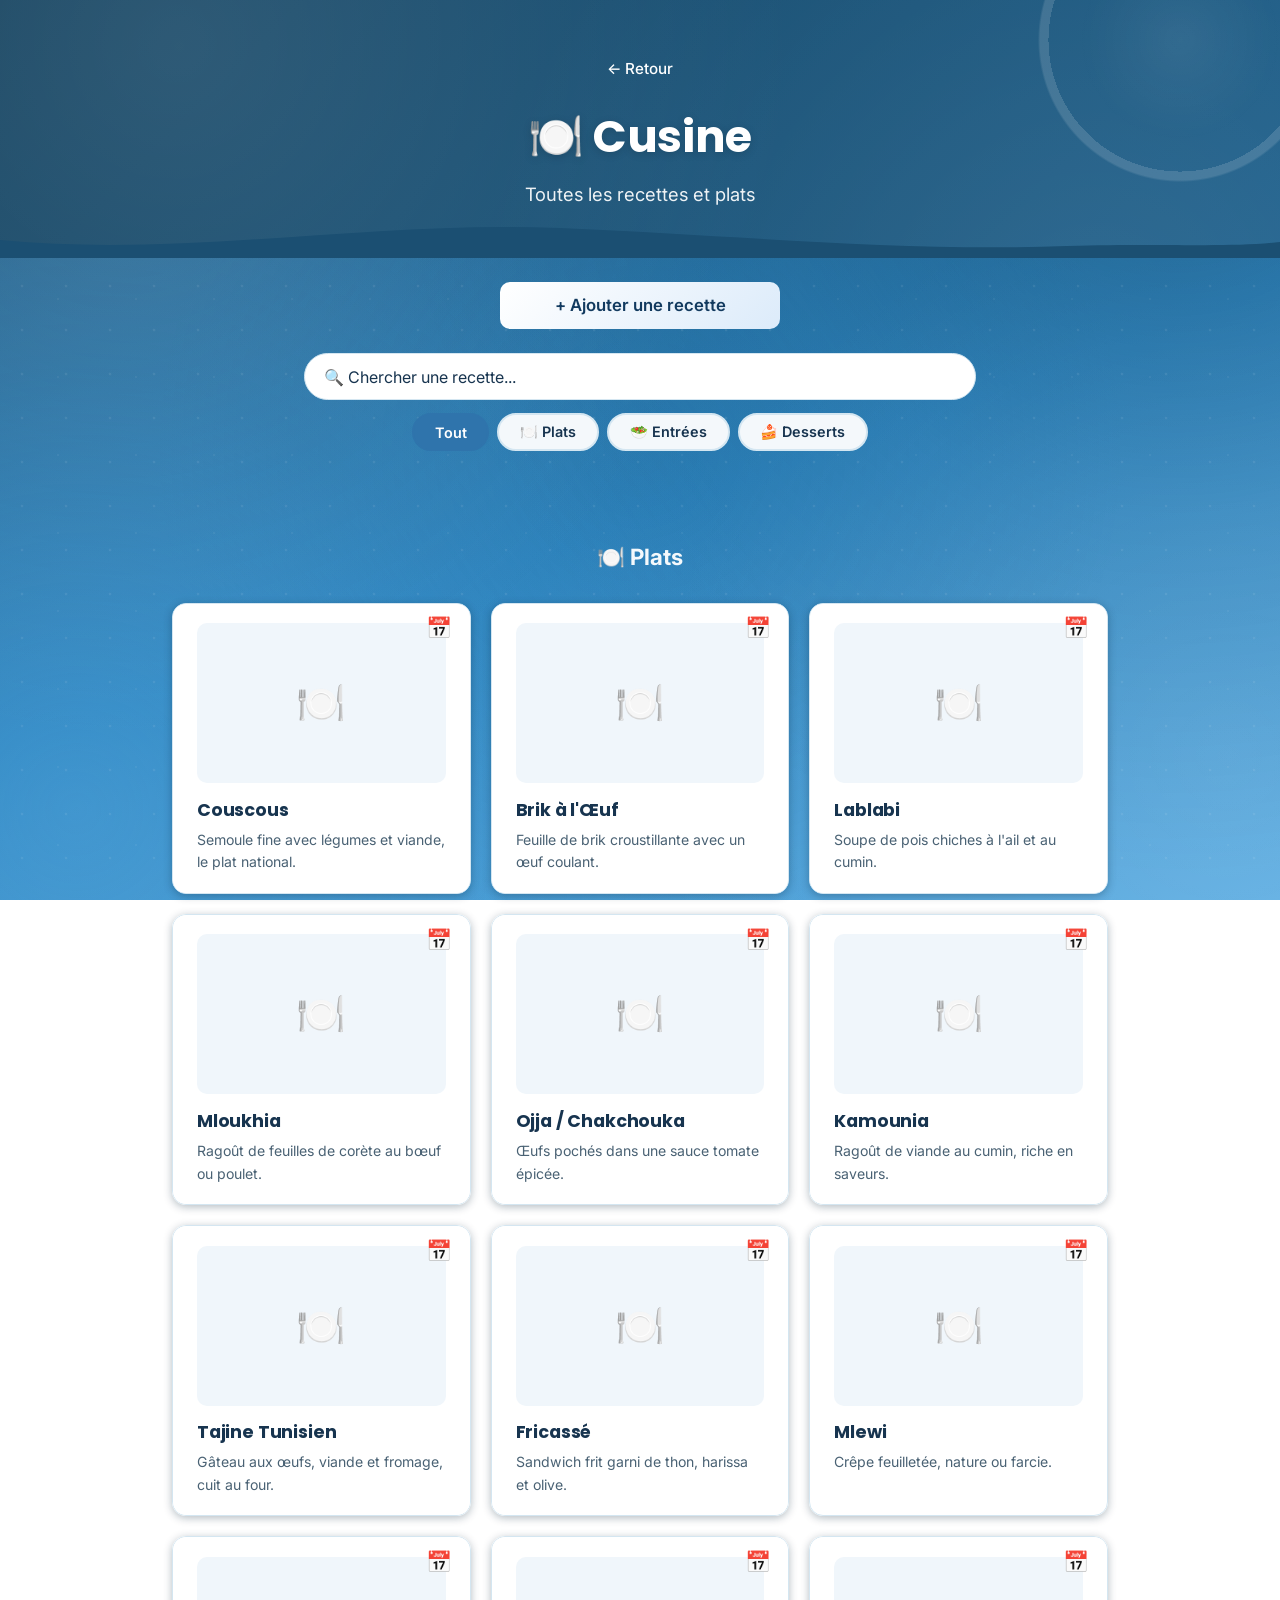
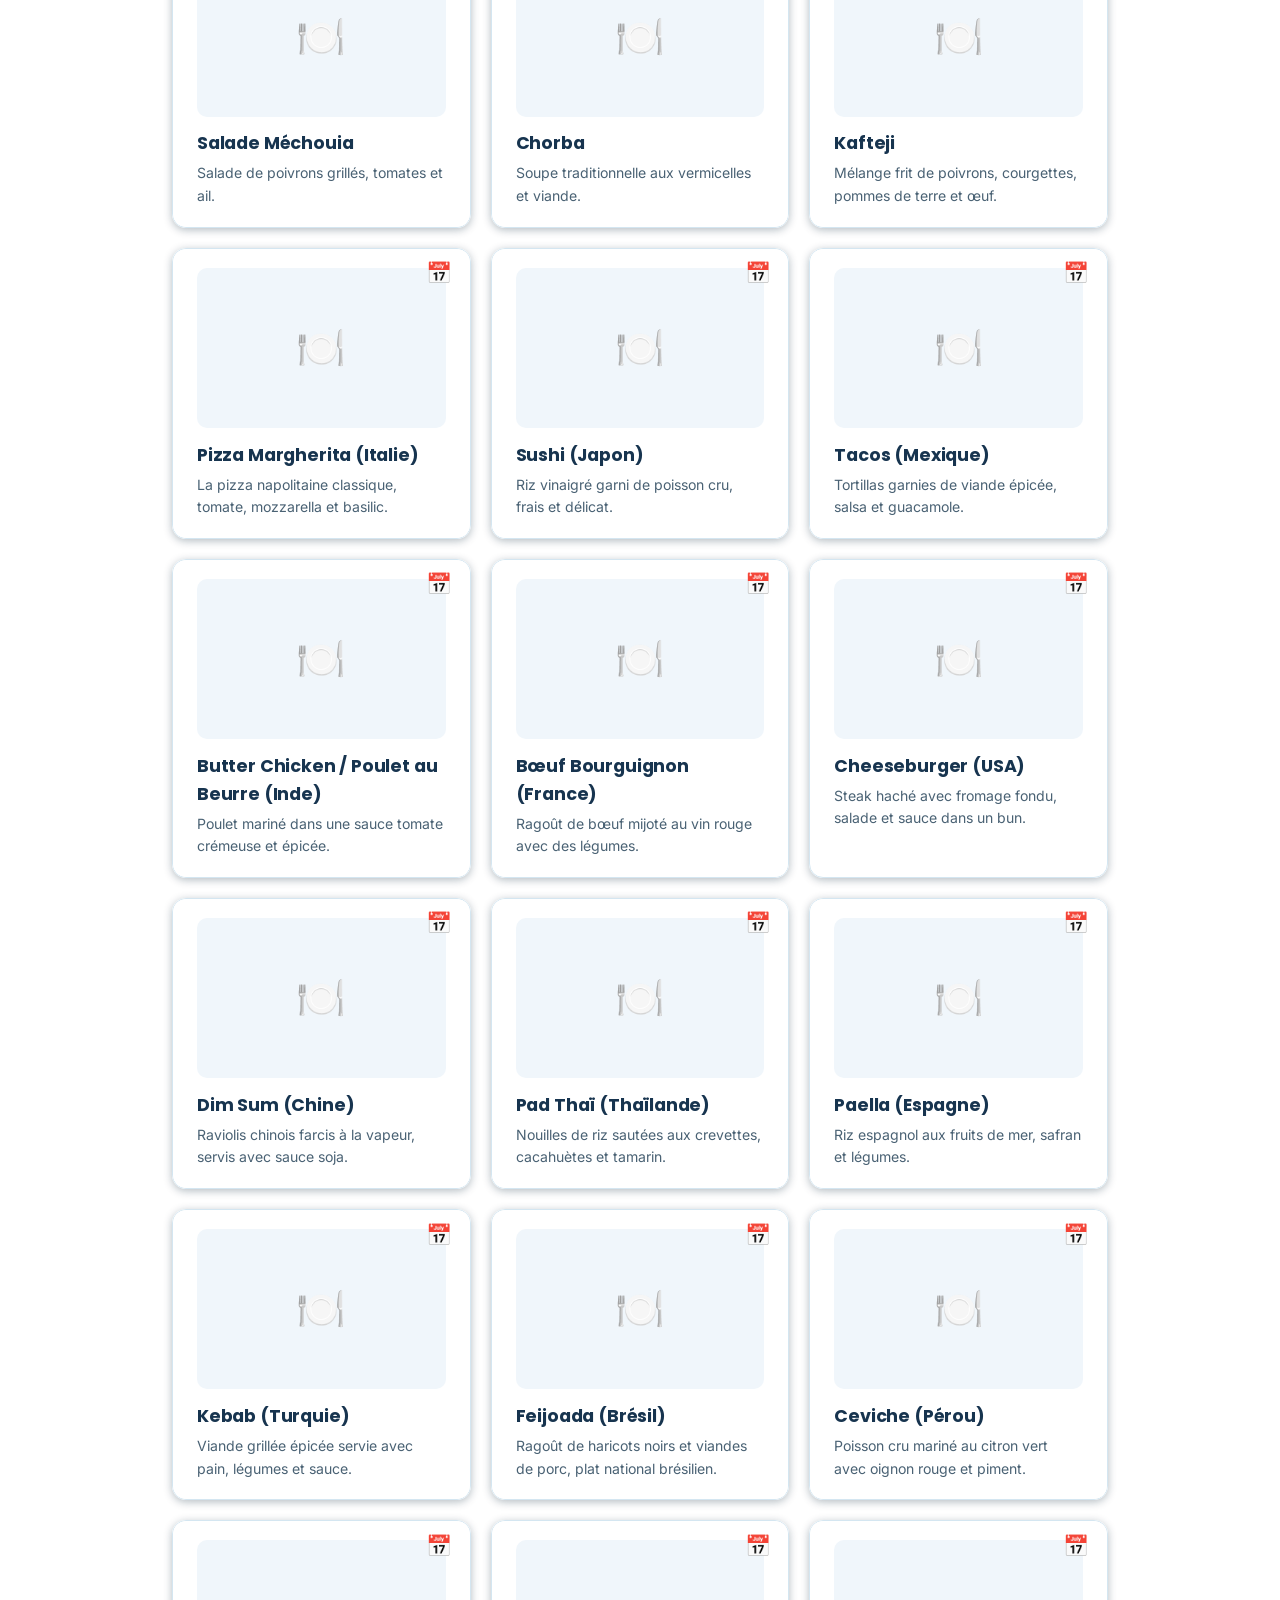
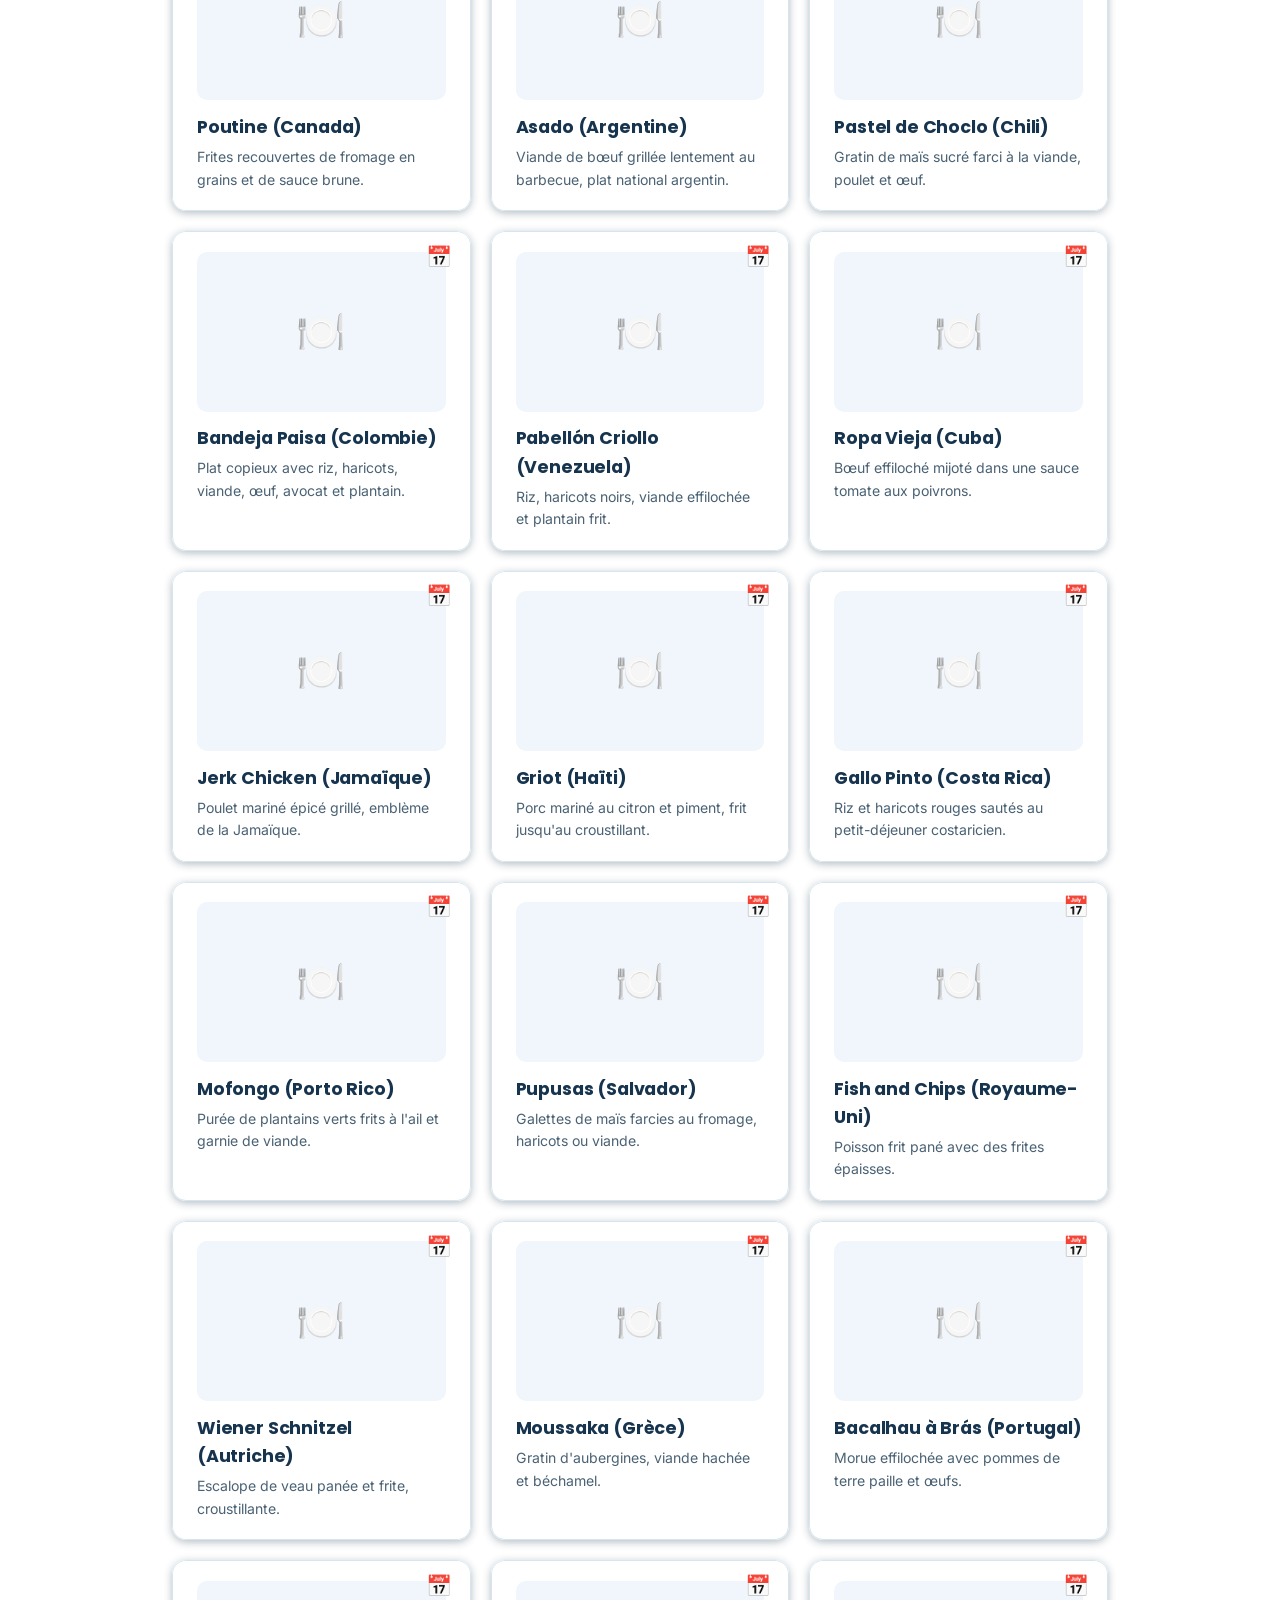
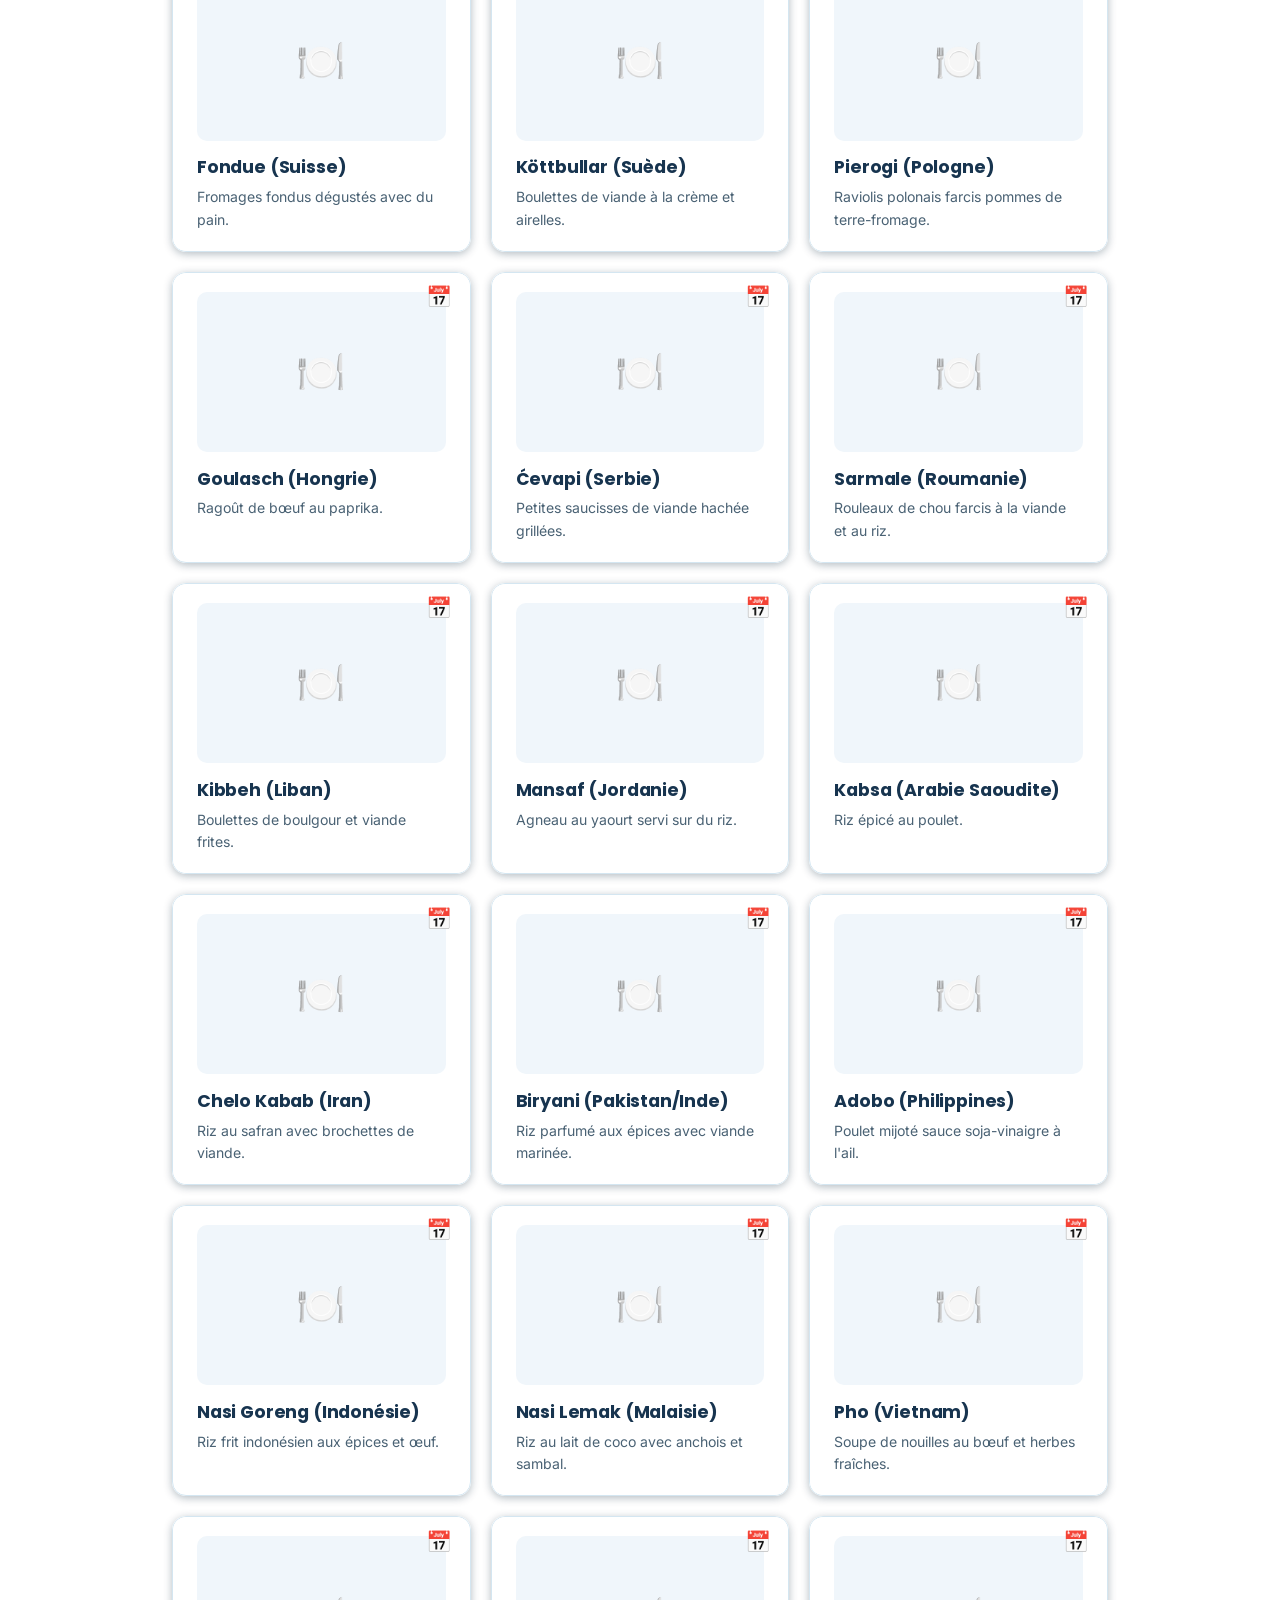
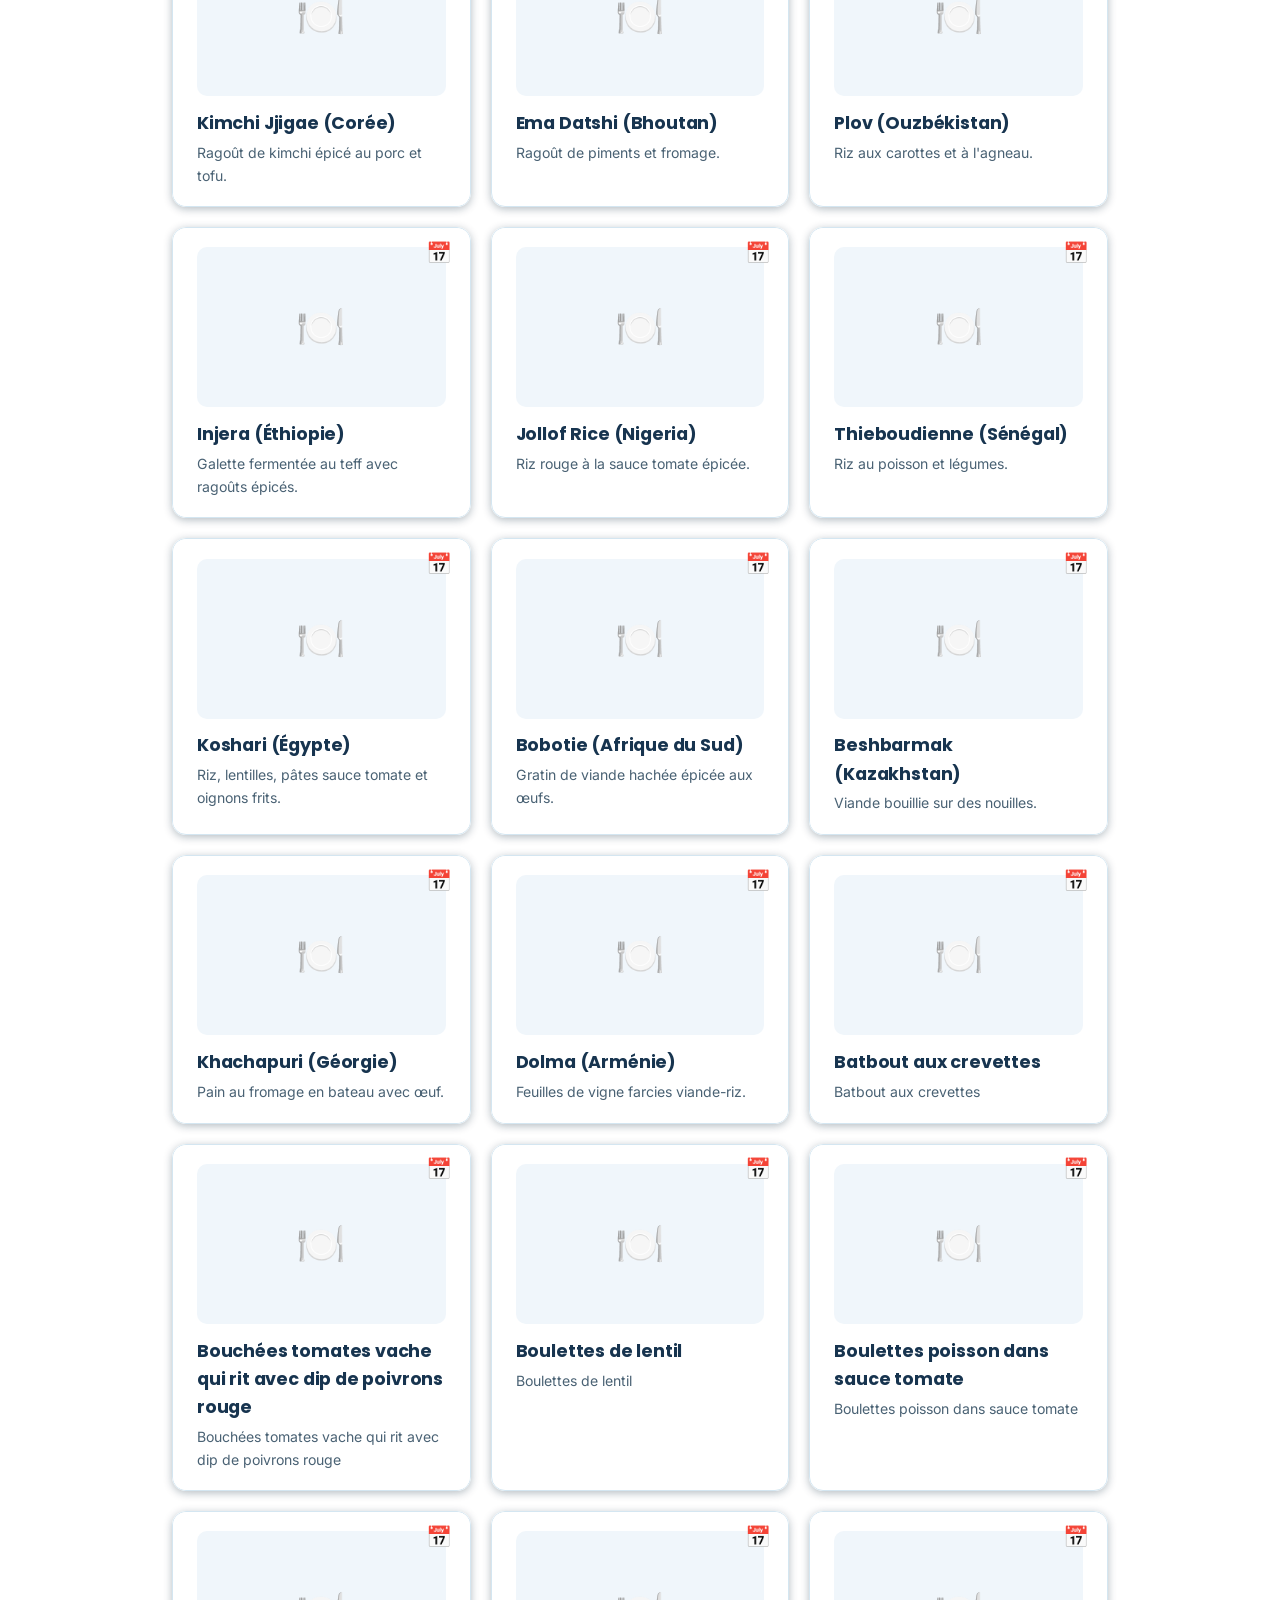
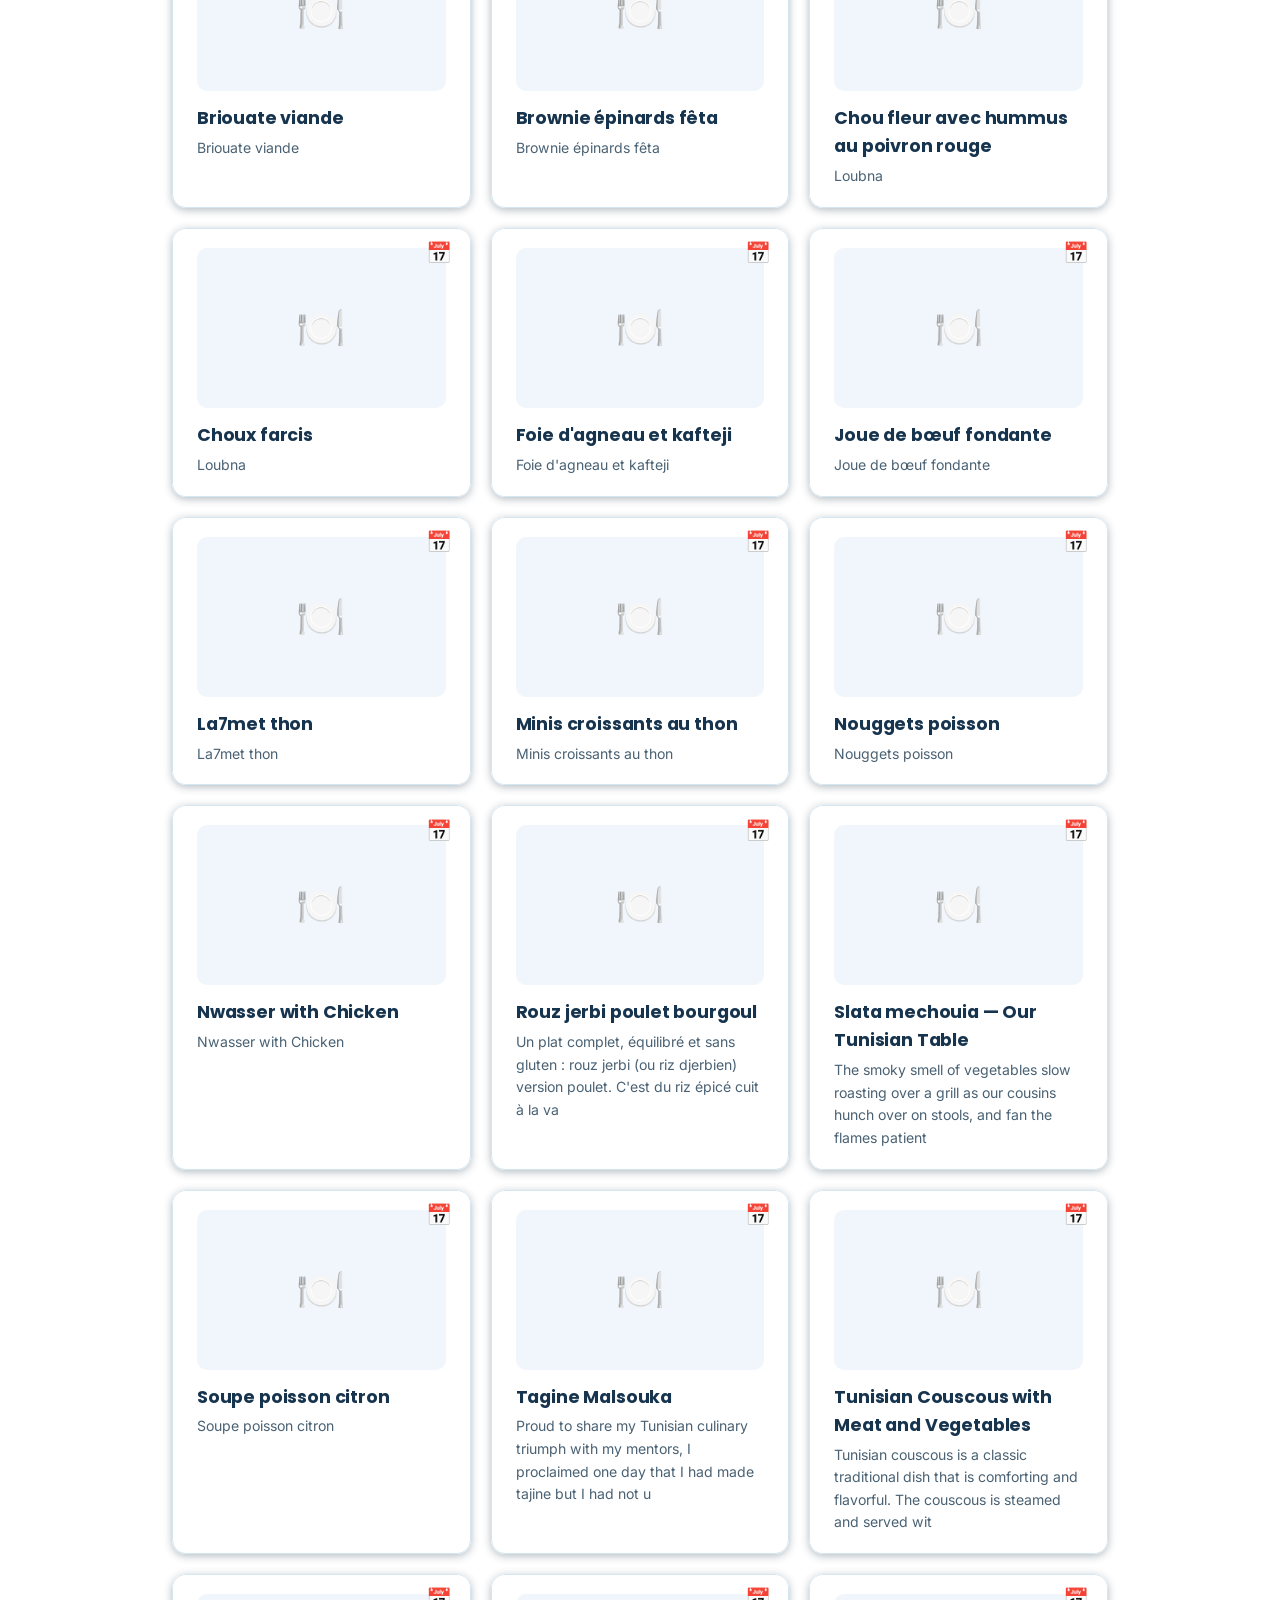
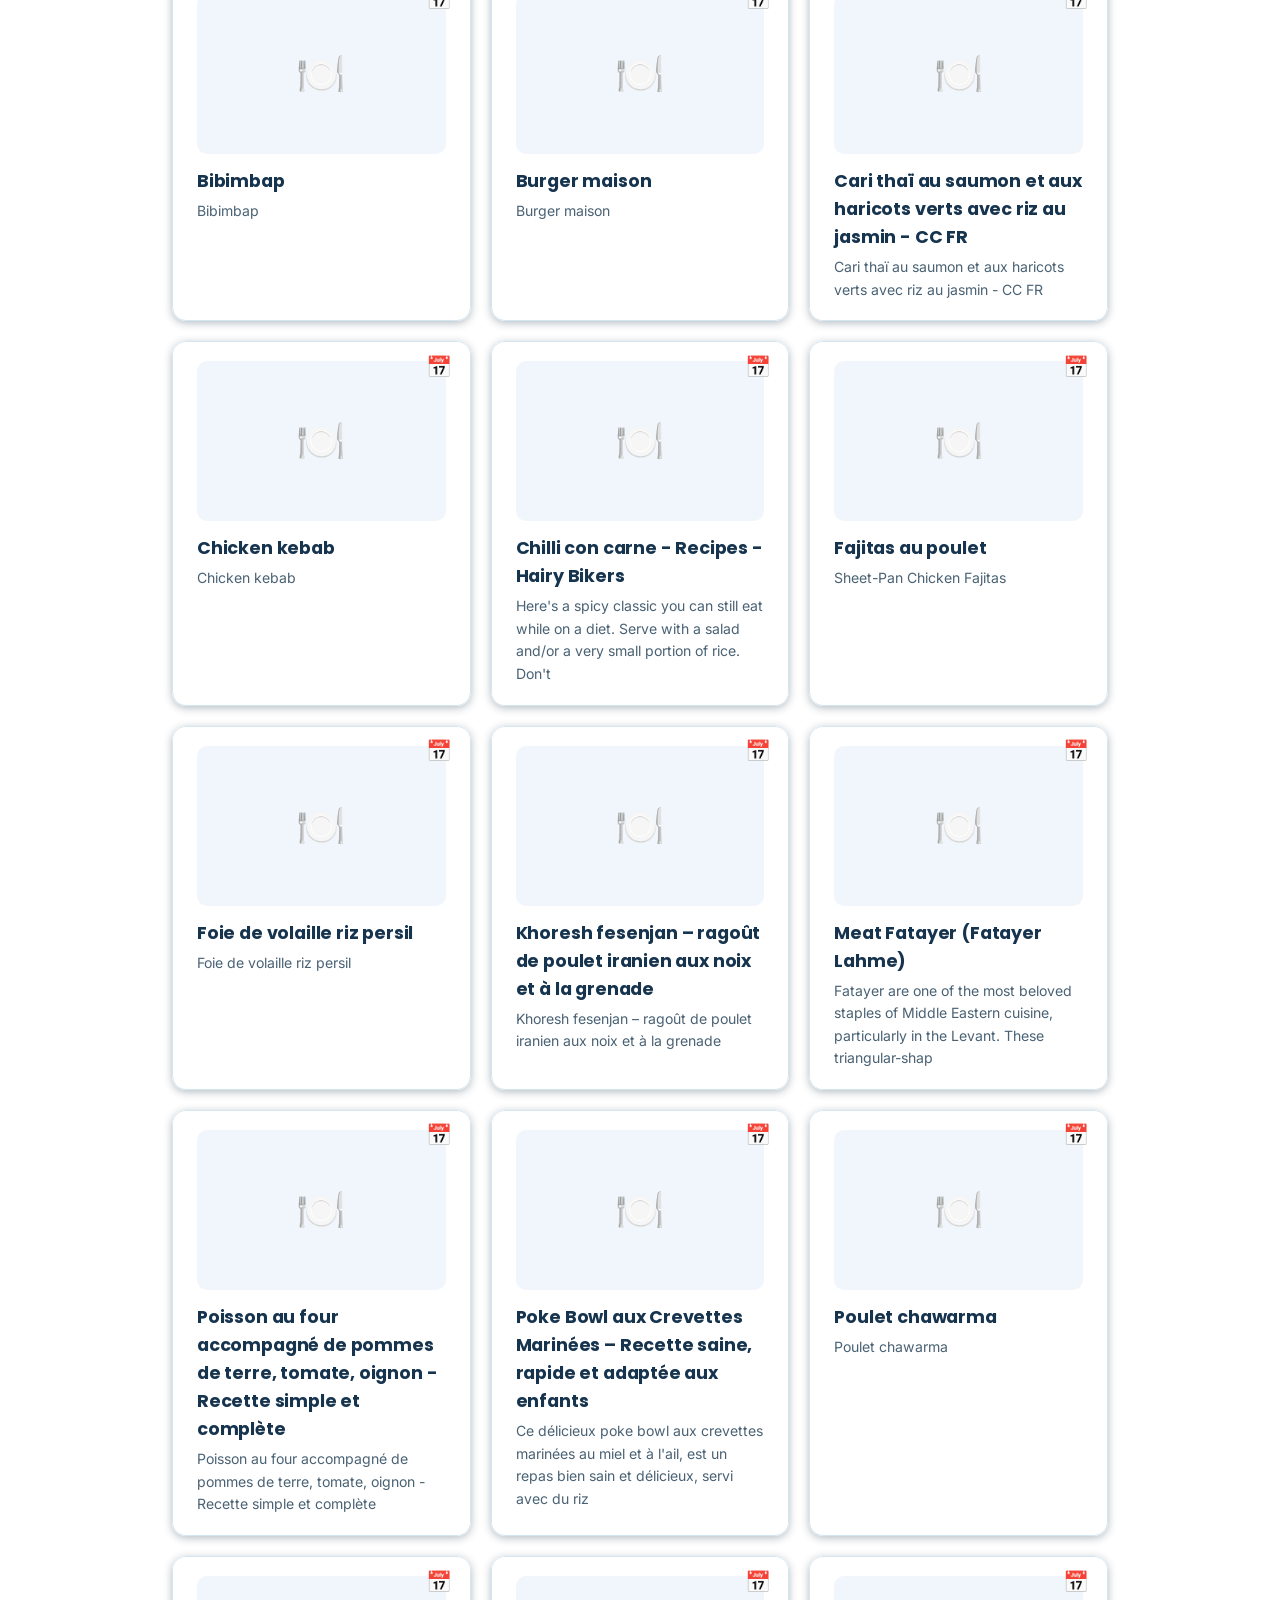
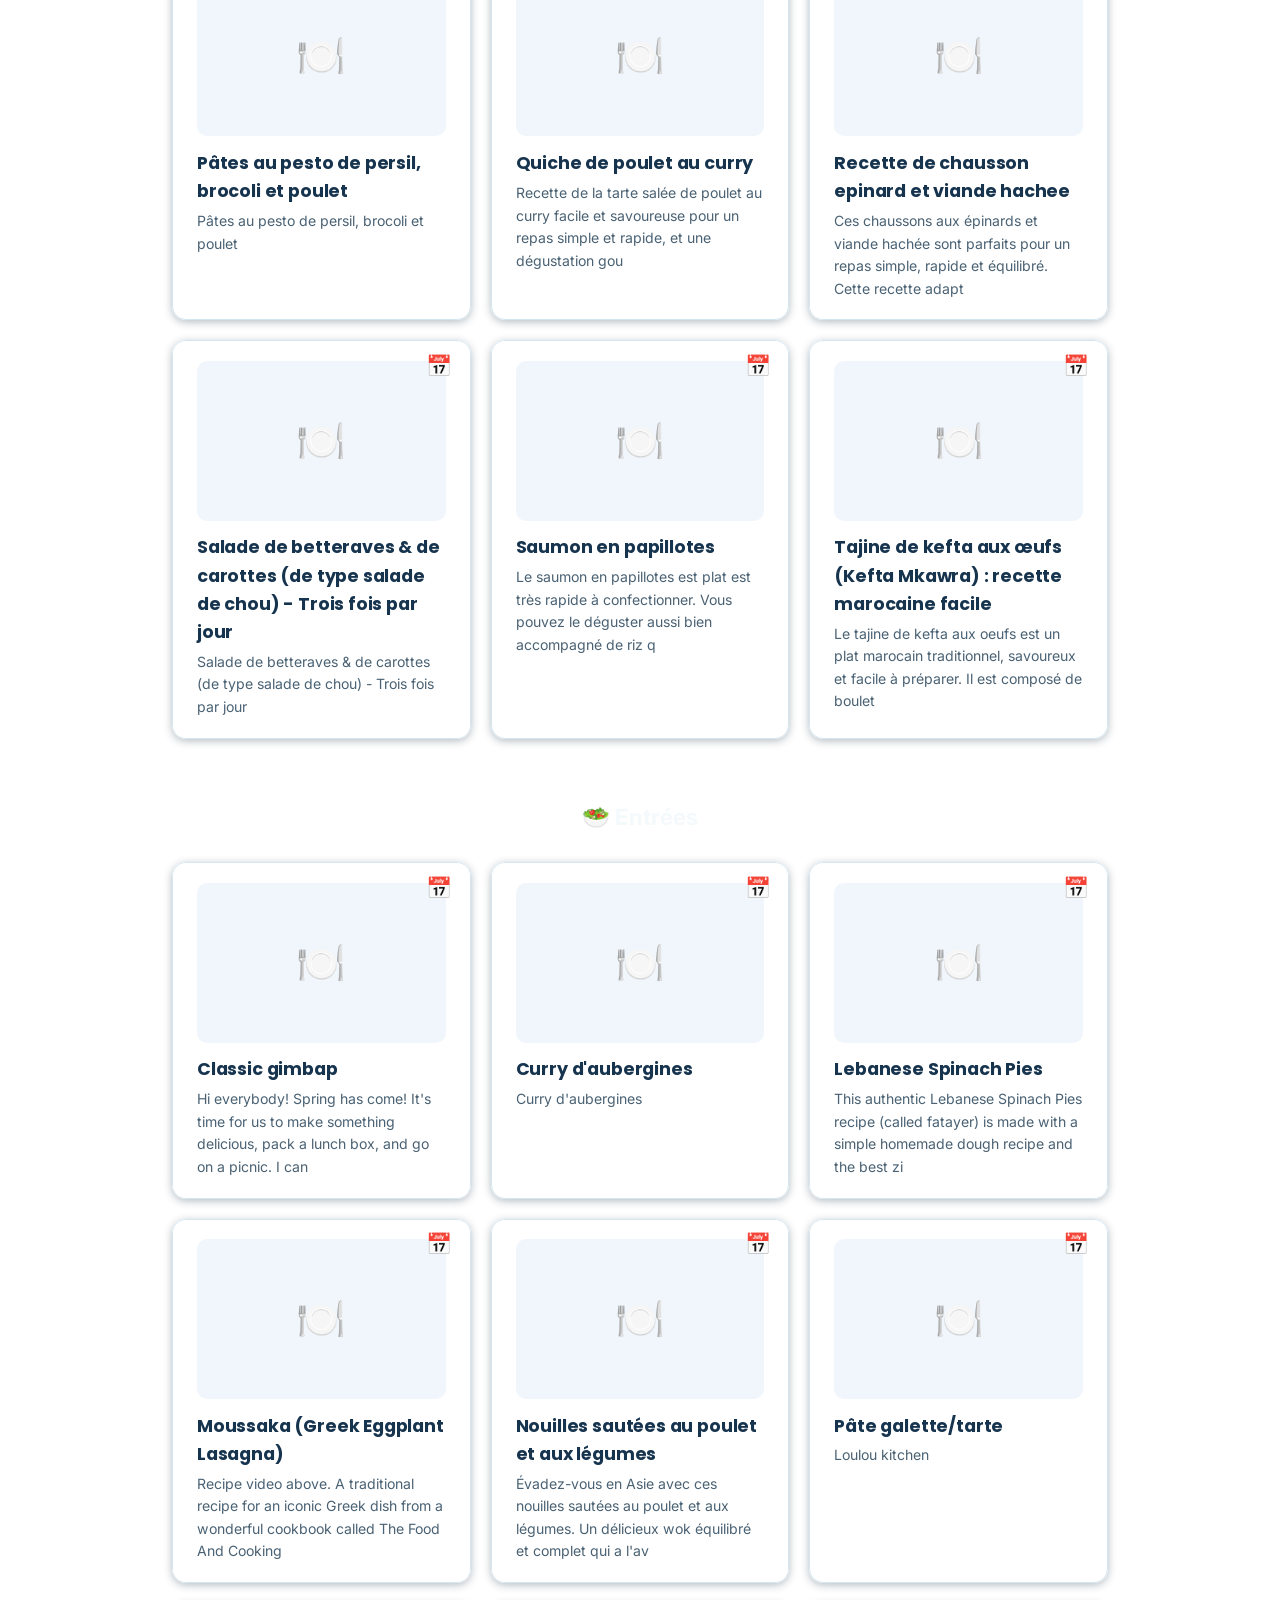
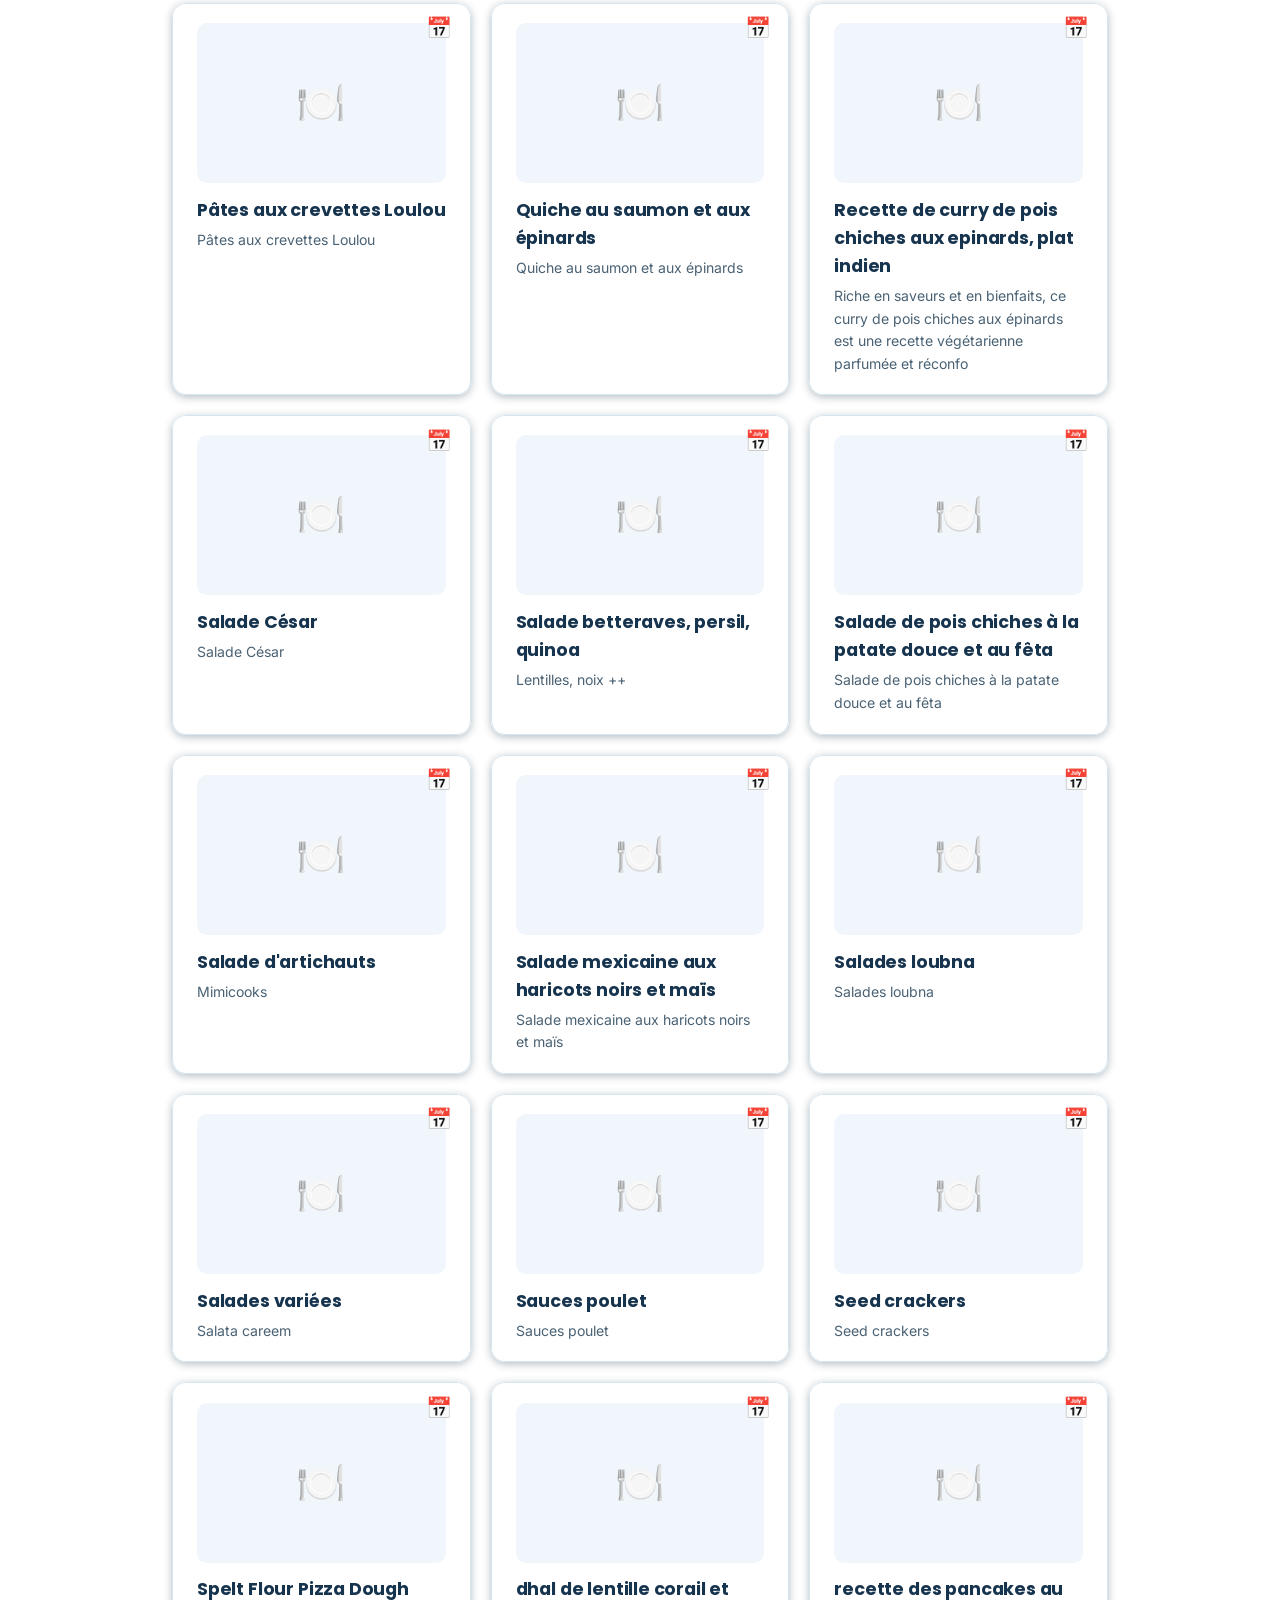
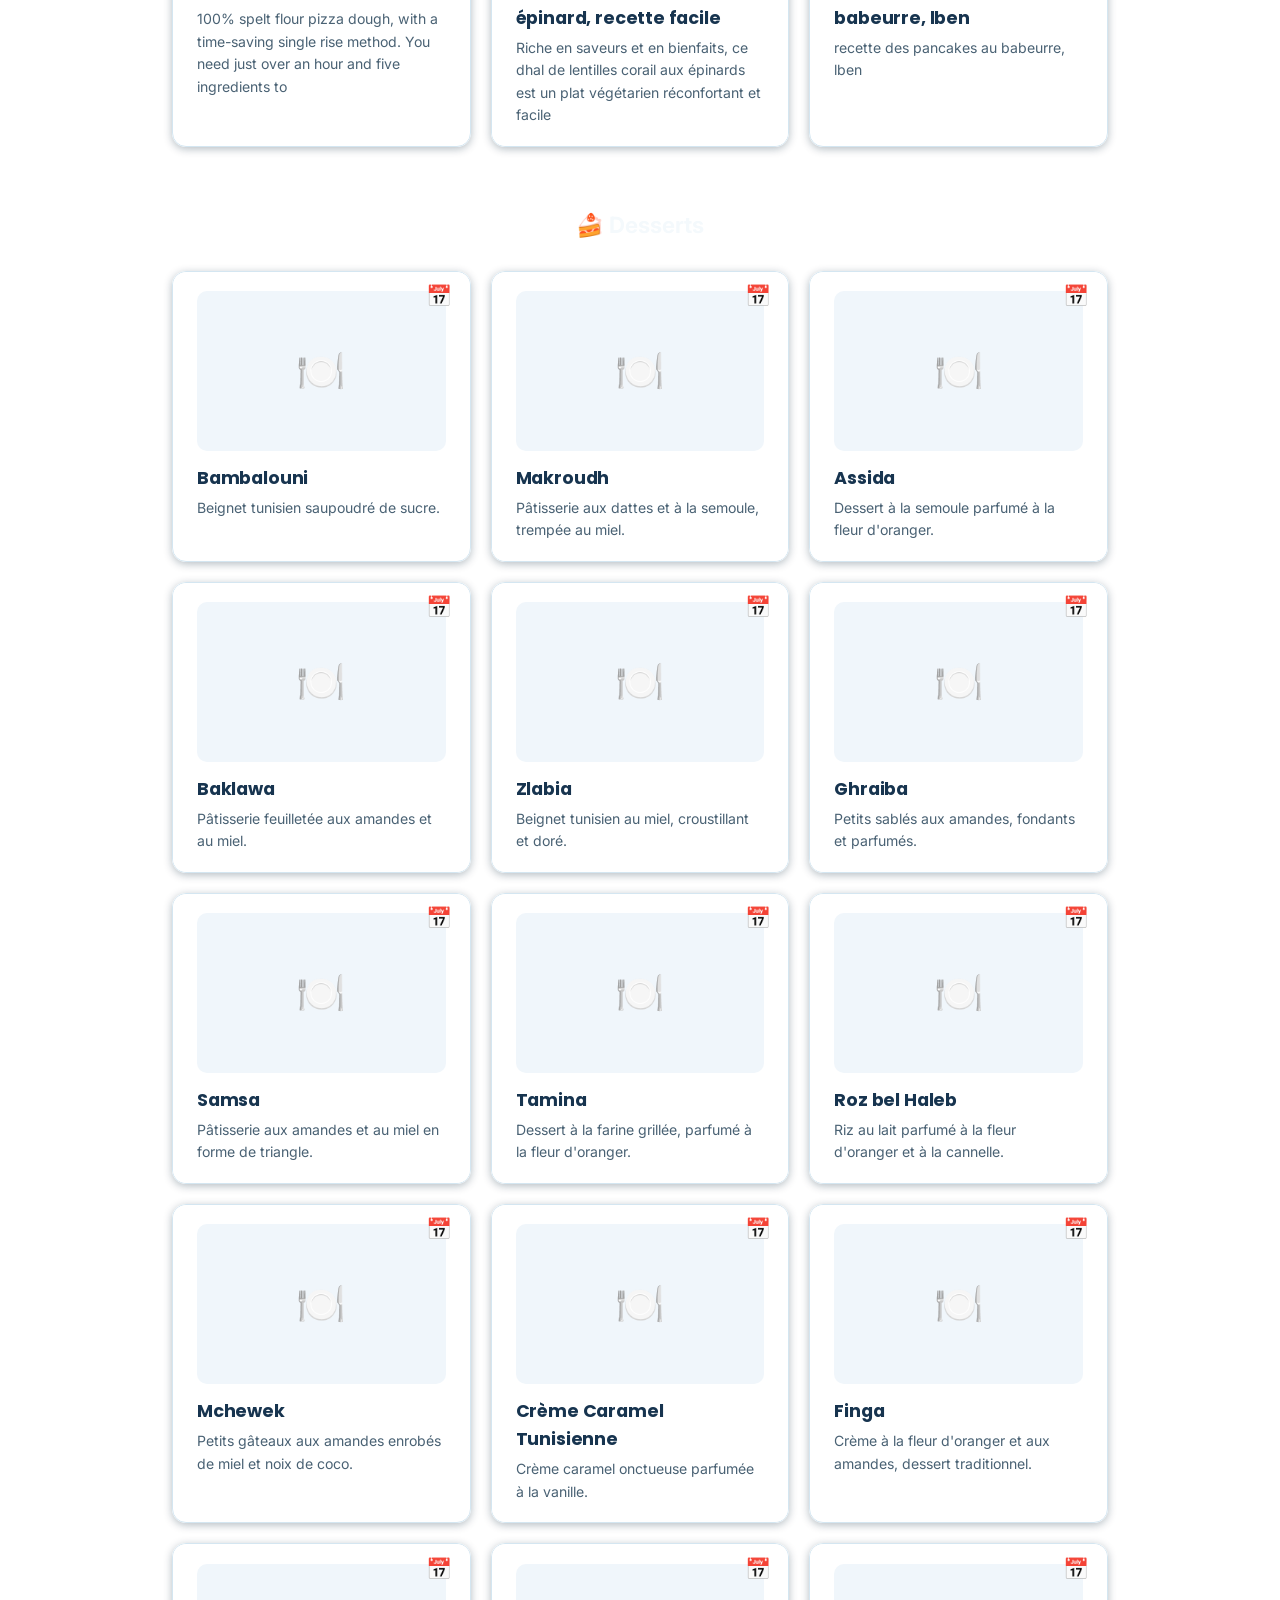
==== commit 0c9a7be1: "mise a jour globale du site" ====
--- a/cuisine.html
+++ b/cuisine.html
@@ -4,6 +4,9 @@
     <meta charset="UTF-8">
     <meta name="viewport" content="width=device-width, initial-scale=1.0">
     <title>Cusine</title>
+    <link rel="preconnect" href="https://fonts.googleapis.com">
+    <link rel="preconnect" href="https://fonts.gstatic.com" crossorigin>
+    <link href="https://fonts.googleapis.com/css2?family=Poppins:wght@500;600;700&family=Inter:wght@400;500;600;700&display=swap" rel="stylesheet">
     <link rel="stylesheet" href="style.css">
     <script src="cart.js"></script>
 </head>
@@ -1168,6 +1171,32 @@
             },
         ];
 
+        const PEXELS_KEY = ''; // ← mets ta clé API Pexels ici (https://www.pexels.com/api/)
+
+        const imageCache = JSON.parse(localStorage.getItem('recipeImages') || '{}');
+
+        function saveImageCache() {
+            localStorage.setItem('recipeImages', JSON.stringify(imageCache));
+        }
+
+        async function fetchRecipeImage(recipeName) {
+            if (imageCache[recipeName]) return imageCache[recipeName];
+            if (!PEXELS_KEY) return null;
+            try {
+                const res = await fetch(`https://api.pexels.com/v1/search?query=${encodeURIComponent(recipeName)}&per_page=1`, {
+                    headers: { Authorization: PEXELS_KEY }
+                });
+                if (!res.ok) return null;
+                const data = await res.json();
+                const url = data.photos?.[0]?.src?.medium || null;
+                imageCache[recipeName] = url;
+                saveImageCache();
+                return url;
+            } catch {
+                return null;
+            }
+        }
+
         const grid = document.getElementById('recipesGrid');
         const addBtn = document.getElementById('addBtn');
         const addForm = document.getElementById('addForm');
@@ -1186,7 +1215,32 @@
 
                 const header = document.createElement('div');
                 header.className = 'recipe-header';
-                header.innerHTML = `<h3>${r.name}</h3><p>${r.desc}</p>`;
+                const imgWrap = document.createElement('div');
+                imgWrap.className = 'recipe-img-wrap';
+                const img = document.createElement('img');
+                img.className = 'recipe-img hidden';
+                img.alt = `Photo de ${r.name}`;
+                img.loading = 'lazy';
+                img.dataset.recipeName = r.name;
+                const placeholder = document.createElement('div');
+                placeholder.className = 'recipe-img-placeholder';
+                placeholder.textContent = '🍽️';
+                imgWrap.appendChild(img);
+                imgWrap.appendChild(placeholder);
+                header.appendChild(imgWrap);
+                const nameHeading = document.createElement('h3');
+                nameHeading.textContent = r.name;
+                header.appendChild(nameHeading);
+                const descP = document.createElement('p');
+                descP.textContent = r.desc;
+                header.appendChild(descP);
+                fetchRecipeImage(r.name).then(url => {
+                    if (url) {
+                        img.src = url;
+                        img.classList.remove('hidden');
+                        placeholder.classList.add('hidden');
+                    }
+                });
                 const planBadge = document.createElement('button');
                 planBadge.className = 'btn-plan-badge';
                 planBadge.textContent = '📅';
@@ -1220,7 +1274,7 @@
                     e.stopPropagation();
                     addToCart(r.name, r.ingredients);
                     cartBtn.textContent = '✓ Ajouté';
-                    cartBtn.style.background = '#27ae60';
+                    cartBtn.style.background = '#1F618D';
                     setTimeout(() => {
                         cartBtn.textContent = 'Ajouter au panier';
                         cartBtn.style.background = '';
--- a/style.css
+++ b/style.css
@@ -1,3 +1,36 @@
+:root {
+    --bg: #1B4F72;
+    --bg-alt: #16324D;
+    --primary: #2F74AC;
+    --primary-dark: #1F618D;
+    --secondary: #5499C7;
+    --accent: #A8DADC;
+    --text: #F4F9FC;
+    --text-light: #D6E8F5;
+    --text-card: #17344F;
+    --text-card-light: #4A6274;
+    --btn-text: #123A5F;
+    --surface: rgba(255, 255, 255, 0.95);
+    --surface-alt: #F0F6FB;
+    --border: #D4E6F1;
+    --border-focus: #3B82C4;
+    --shadow-color: rgba(6, 32, 54, 0.30);
+    --shadow-color-lg: rgba(6, 32, 54, 0.42);
+    --danger: #C0574A;
+    --danger-light: #F9E8E5;
+    --warning: #D4A373;
+    --success: #1F618D;
+    --radius: 14px;
+    --radius-sm: 10px;
+    --radius-lg: 16px;
+    --radius-pill: 10px;
+    --shadow-xs: 0 1px 3px var(--shadow-color);
+    --shadow-sm: 0 2px 8px var(--shadow-color);
+    --shadow: 0 4px 20px var(--shadow-color);
+    --shadow-lg: 0 10px 40px var(--shadow-color-lg);
+    --transition: 0.28s cubic-bezier(.4,0,.2,1);
+}
+
 * {
     margin: 0;
     padding: 0;
@@ -5,112 +38,268 @@
 }
 
 body {
-    font-family: -apple-system, BlinkMacSystemFont, 'Segoe UI', Roboto, sans-serif;
-    background: #f5f5f7;
-    color: #1d1d1f;
+    font-family: 'Inter', -apple-system, BlinkMacSystemFont, 'Segoe UI', Roboto, sans-serif;
+    background: linear-gradient(160deg, #1B4F72 0%, #2E86C1 55%, #5DADE2 100%);
+    background-attachment: fixed;
+    color: var(--text);
     min-height: 100vh;
-}
+    line-height: 1.6;
+    -webkit-font-smoothing: antialiased;
+    -moz-osx-font-smoothing: grayscale;
+}
+
+/* ── DÉCOR : formes et motifs en arrière-plan ──── */
+
+body::before,
+body::after {
+    content: '';
+    position: fixed;
+    inset: 0;
+    z-index: -1;
+    pointer-events: none;
+}
+
+body::before {
+    background:
+        radial-gradient(circle at 10% 15%, rgba(255,255,255,0.12) 0%, rgba(255,255,255,0.04) 26%, transparent 44%),
+        radial-gradient(circle at 92% 10%, rgba(21,67,96,0.40) 0%, rgba(21,67,96,0.10) 30%, transparent 55%),
+        radial-gradient(circle at 6% 90%, rgba(93,173,226,0.32) 0%, rgba(93,173,226,0.08) 30%, transparent 50%),
+        radial-gradient(circle at 96% 84%, rgba(255,255,255,0.10) 0%, transparent 40%),
+        radial-gradient(circle at 50% 50%, rgba(31,97,141,0.18) 0%, transparent 62%);
+}
+
+body::after {
+    background-image:
+        radial-gradient(rgba(255,255,255,0.16) 1.5px, transparent 1.6px),
+        radial-gradient(rgba(255,255,255,0.10) 1px, transparent 1.1px);
+    background-size: 44px 44px, 78px 78px;
+    background-position: 0 0, 19px 26px;
+    opacity: 0.5;
+}
+
+/* Cartes en verre dépoli : blanc semi-transparent sur le fond bleu */
+
+.card, .item, .recipe-item, .recipe-header, .recipe-content, .recipe-section,
+.flight-card, .extra-card, .car-card, .exercise-card, .cart-recipe-card,
+.cart-recipe-info, .price-table, .add-form, .travel-form, .modal,
+.meal-day-card, .sport-btn, .result-link, .search-link, .filter-btn {
+    color: var(--text-card);
+    --text: var(--text-card);
+    --text-light: var(--text-card-light);
+    background: var(--surface);
+    -webkit-backdrop-filter: blur(10px);
+    backdrop-filter: blur(10px);
+}
+
+h1, h2, h3, h4, h5, h6 {
+    font-family: 'Poppins', 'Inter', sans-serif;
+    letter-spacing: -0.01em;
+}
+
+/* ── SCROLLBAR ───────────────────────────────────── */
+
+::-webkit-scrollbar {
+    width: 8px;
+}
+
+::-webkit-scrollbar-track {
+    background: var(--bg);
+}
+
+::-webkit-scrollbar-thumb {
+    background: var(--secondary);
+    border-radius: 4px;
+}
+
+::-webkit-scrollbar-thumb:hover {
+    background: var(--primary);
+}
+
+/* ── HEADER ─────────────────────────────────────── */
 
 header {
     text-align: center;
-    padding: 3rem 1rem;
-    background: linear-gradient(135deg, #667eea, #764ba2);
+    padding: 3.5rem 1.5rem 3rem;
+    background:
+        radial-gradient(circle at 14% 18%, rgba(255,255,255,0.10), transparent 55%),
+        radial-gradient(circle at 86% 130%, rgba(255,255,255,0.08), transparent 55%),
+        linear-gradient(135deg, #154360 0%, #1F618D 100%);
     color: #fff;
+    position: relative;
+    overflow: hidden;
+    animation: fadeInDown 0.6s ease-out;
+}
+
+@keyframes fadeInDown {
+    from {
+        opacity: 0;
+        transform: translateY(-20px);
+    }
+    to {
+        opacity: 1;
+        transform: translateY(0);
+    }
+}
+
+header::before {
+    content: '';
+    position: absolute;
+    top: -110px;
+    right: -50px;
+    width: 300px;
+    height: 300px;
+    border-radius: 50%;
+    pointer-events: none;
+    background:
+        radial-gradient(circle at 50% 50%, transparent 62%, rgba(255,255,255,0.14) 62%, rgba(255,255,255,0.14) 66%, transparent 67%),
+        radial-gradient(circle at 50% 50%, rgba(255,255,255,0.06) 0%, rgba(255,255,255,0.02) 30%, transparent 48%);
+}
+
+header::after {
+    content: '';
+    position: absolute;
+    left: 0;
+    right: 0;
+    bottom: 0;
+    height: 40px;
+    pointer-events: none;
+    background: url("data:image/svg+xml;utf8,<svg xmlns='http://www.w3.org/2000/svg' viewBox='0 0 1440 40' preserveAspectRatio='none'><path fill='%231B4F72' d='M0,40 L0,22 C210,40 420,2 630,10 C840,18 1020,34 1200,28 C1320,25 1380,30 1440,24 L1440,40 Z'/></svg>") no-repeat center / 100% 100%;
 }
 
 header h1 {
-    font-size: 2.5rem;
+    font-size: 2.8rem;
+    font-weight: 700;
     margin-bottom: 0.5rem;
+    text-shadow: 0 2px 8px rgba(0,0,0,0.15);
 }
 
 header p {
-    font-size: 1.1rem;
-    opacity: 0.9;
+    font-size: 1.15rem;
+    opacity: 0.92;
+    font-weight: 400;
 }
 
 .back {
     display: inline-block;
     color: #fff;
     text-decoration: none;
-    font-size: 1rem;
-    margin-bottom: 1rem;
-    opacity: 0.8;
+    font-size: 0.95rem;
+    font-weight: 500;
+    margin-bottom: 1.2rem;
+    position: relative;
+    transition: opacity var(--transition);
+}
+
+.back::after {
+    content: '';
+    position: absolute;
+    bottom: -3px;
+    left: 50%;
+    width: 0;
+    height: 2px;
+    background: #fff;
+    transition: width var(--transition), left var(--transition);
+}
+
+.back:hover::after {
+    width: 100%;
+    left: 0;
 }
 
 .back:hover {
     opacity: 1;
 }
 
+/* ── CARDS (index) ──────────────────────────────── */
+
 .cards {
     display: flex;
-    gap: 2rem;
+    gap: 1.5rem;
     justify-content: center;
-    align-items: center;
-    padding: 4rem 1rem;
-    max-width: 800px;
+    align-items: stretch;
+    padding: 4rem 1.5rem 3rem;
+    max-width: 1000px;
     margin: 0 auto;
+    flex-wrap: wrap;
 }
 
 .card {
-    background: #fff;
-    border-radius: 1.5rem;
-    padding: 2.5rem;
+    background: var(--surface);
+    border-radius: var(--radius-lg);
+    padding: 2.5rem 2rem;
     text-align: center;
     text-decoration: none;
-    color: #1d1d1f;
-    flex: 1;
-    box-shadow: 0 4px 20px rgba(0,0,0,0.08);
-    transition: transform 0.2s, box-shadow 0.2s;
+    color: var(--text);
+    flex: 1 1 160px;
+    max-width: 220px;
+    box-shadow: var(--shadow-sm);
+    border: 1px solid var(--border);
+    transition: transform var(--transition), box-shadow var(--transition), border-color var(--transition);
 }
 
 .card:hover {
-    transform: translateY(-4px);
-    box-shadow: 0 8px 30px rgba(0,0,0,0.12);
+    transform: translateY(-6px);
+    box-shadow: var(--shadow-lg);
+    border-color: var(--primary);
 }
 
 .card .icon {
     font-size: 3rem;
     margin-bottom: 1rem;
+    display: block;
 }
 
 .card h2 {
-    font-size: 1.5rem;
-    margin-bottom: 0.5rem;
+    font-size: 1.35rem;
+    font-weight: 700;
+    margin-bottom: 0.4rem;
 }
 
 .card p {
-    font-size: 0.95rem;
-    color: #6e6e73;
-}
+    font-size: 0.88rem;
+    color: var(--text-light);
+    line-height: 1.5;
+}
+
+/* ── GRID ───────────────────────────────────────── */
 
 .grid {
     display: grid;
     grid-template-columns: repeat(3, 1fr);
-    gap: 1.5rem;
-    padding: 2rem;
-    max-width: 960px;
+    gap: 1.25rem;
+    padding: 1.5rem 2rem 3rem;
+    max-width: 1000px;
     margin: 0 auto;
 }
 
 .item {
-    background: #fff;
-    border-radius: 1rem;
+    background: var(--surface);
+    border-radius: var(--radius);
     padding: 1.5rem;
-    box-shadow: 0 2px 12px rgba(0,0,0,0.06);
+    box-shadow: var(--shadow-sm);
+    border: 1px solid var(--border);
+    transition: transform var(--transition), box-shadow var(--transition), border-color var(--transition);
+}
+
+.item:hover {
+    transform: translateY(-4px);
+    box-shadow: var(--shadow);
+    border-color: var(--primary);
 }
 
 .item h3 {
-    font-size: 1.2rem;
+    font-size: 1.15rem;
+    font-weight: 700;
     margin-bottom: 0.4rem;
 }
 
 .item p {
-    color: #6e6e73;
-    font-size: 0.95rem;
+    color: var(--text-light);
+    font-size: 0.9rem;
 }
 
 .section-label {
-    font-size: 1.5rem;
+    font-size: 1.4rem;
     font-weight: 700;
     text-align: center;
     margin: 1.5rem 0 0.5rem;
@@ -118,33 +307,74 @@
     grid-column: 1 / -1;
 }
 
-/* Recettes cliquables */
+/* ── RECIPE ITEMS ───────────────────────────────── */
+
 .recipe-item {
-    background: #fff;
-    border-radius: 1rem;
-    box-shadow: 0 2px 12px rgba(0,0,0,0.06);
+    background: var(--surface);
+    border-radius: var(--radius);
+    box-shadow: var(--shadow-sm);
+    border: 1px solid var(--border);
     overflow: hidden;
+    transition: transform var(--transition), box-shadow var(--transition), border-color var(--transition);
+}
+
+.recipe-item:hover {
+    transform: translateY(-4px);
+    box-shadow: var(--shadow);
+    border-color: var(--primary);
 }
 
 .recipe-header {
     padding: 1.2rem 1.5rem;
     cursor: pointer;
-    transition: background 0.2s;
+    transition: background var(--transition);
     position: relative;
 }
 
 .recipe-header:hover {
-    background: #f8f8fa;
+    background: var(--surface-alt);
+}
+
+.recipe-img-wrap {
+    width: 100%;
+    height: 160px;
+    overflow: hidden;
+    border-radius: var(--radius-sm);
+    margin-bottom: 0.8rem;
+    background: var(--surface-alt);
+}
+
+.recipe-img {
+    width: 100%;
+    height: 100%;
+    object-fit: cover;
+    display: block;
+    transition: transform 0.35s ease;
+}
+
+.recipe-item:hover .recipe-img {
+    transform: scale(1.05);
+}
+
+.recipe-img-placeholder {
+    width: 100%;
+    height: 100%;
+    display: flex;
+    align-items: center;
+    justify-content: center;
+    font-size: 2.5rem;
+    color: var(--secondary);
 }
 
 .recipe-header h3 {
-    font-size: 1.15rem;
+    font-size: 1.1rem;
+    font-weight: 700;
     margin-bottom: 0.3rem;
 }
 
 .recipe-header p {
-    font-size: 0.9rem;
-    color: #6e6e73;
+    font-size: 0.88rem;
+    color: var(--text-light);
 }
 
 .btn-plan-badge {
@@ -156,18 +386,18 @@
     font-size: 1.3rem;
     cursor: pointer;
     padding: 0.3rem;
-    border-radius: 0.5rem;
-    transition: background 0.2s, transform 0.15s;
+    border-radius: var(--radius-sm);
+    transition: background var(--transition), transform 0.2s;
     line-height: 1;
 }
 .btn-plan-badge:hover {
-    background: #f0f0f5;
+    background: var(--surface-alt);
     transform: scale(1.15);
 }
 
 .recipe-content {
     padding: 0 1.5rem 1.2rem;
-    border-top: 1px solid #eee;
+    border-top: 1px solid var(--border);
 }
 
 .recipe-section {
@@ -175,16 +405,17 @@
 }
 
 .recipe-section h4 {
-    font-size: 1rem;
+    font-size: 0.95rem;
+    font-weight: 700;
     margin-bottom: 0.4rem;
-    color: #667eea;
+    color: var(--primary);
 }
 
 .recipe-section ul {
     list-style: disc;
     padding-left: 1.3rem;
-    font-size: 0.9rem;
-    color: #1d1d1f;
+    font-size: 0.88rem;
+    color: var(--text);
 }
 
 .recipe-section ul li {
@@ -192,346 +423,40 @@
 }
 
 .recipe-section p {
-    font-size: 0.9rem;
-    color: #1d1d1f;
-    line-height: 1.5;
+    font-size: 0.88rem;
+    color: var(--text);
+    line-height: 1.6;
+}
+
+/* ── BUTTONS ────────────────────────────────────── */
+
+.btn {
+    width: 100%;
+    padding: 0.85rem 1.5rem;
+    background: linear-gradient(135deg, #FFFFFF 0%, #DCEBFA 100%);
+    color: var(--btn-text);
+    border: none;
+    border-radius: var(--radius-pill);
+    font-size: 1.05rem;
+    font-weight: 600;
+    cursor: pointer;
+    font-family: inherit;
+    transition: transform var(--transition), box-shadow var(--transition);
+}
+
+.btn:hover {
+    transform: translateY(-2px) scale(1.02);
+    box-shadow: 0 10px 26px rgba(6,32,54,0.32);
+}
+
+.btn:active {
+    transform: scale(0.98);
 }
 
 .btn-add {
     display: block;
-    max-width: 250px;
+    max-width: 280px;
     margin: 1.5rem auto;
-}
-
-.add-form {
-    max-width: 520px;
-    margin: 0 auto 2rem;
-    background: #fff;
-    padding: 1.5rem;
-    border-radius: 1rem;
-    box-shadow: 0 4px 20px rgba(0,0,0,0.08);
-}
-
-.add-form h3 {
-    margin-bottom: 1rem;
-    font-size: 1.2rem;
-}
-
-.add-input {
-    width: 100%;
-    padding: 0.7rem 1rem;
-    border: 1px solid #d2d2d7;
-    border-radius: 0.75rem;
-    font-size: 0.95rem;
-    margin-bottom: 0.8rem;
-    outline: none;
-    font-family: inherit;
-    resize: vertical;
-}
-
-.add-input:focus {
-    border-color: #667eea;
-}
-
-.add-actions {
-    display: flex;
-    gap: 0.8rem;
-    margin-top: 0.5rem;
-}
-
-.btn-cancel {
-    background: #e8e8ed;
-    color: #1d1d1f;
-}
-
-.btn-cancel:hover {
-    opacity: 0.8;
-}
-
-/* Formulaire de voyage */
-.travel-form {
-    max-width: 520px;
-    margin: 2rem auto;
-    background: #fff;
-    padding: 2rem;
-    border-radius: 1.5rem;
-    box-shadow: 0 4px 20px rgba(0,0,0,0.08);
-}
-
-.form-group {
-    margin-bottom: 1.2rem;
-}
-
-.form-group label {
-    display: block;
-    font-weight: 600;
-    margin-bottom: 0.4rem;
-    font-size: 0.95rem;
-}
-
-.form-group input {
-    width: 100%;
-    padding: 0.75rem 1rem;
-    border: 1px solid #d2d2d7;
-    border-radius: 0.75rem;
-    font-size: 1rem;
-    outline: none;
-    transition: border-color 0.2s;
-}
-
-.form-group input:focus,
-.form-select:focus {
-    border-color: #667eea;
-}
-
-.form-select {
-    width: 100%;
-    padding: 0.75rem 1rem;
-    border: 1px solid #d2d2d7;
-    border-radius: 0.75rem;
-    font-size: 1rem;
-    outline: none;
-    background: #fff;
-    transition: border-color 0.2s;
-    cursor: pointer;
-}
-
-.form-row {
-    display: flex;
-    gap: 1rem;
-}
-
-.form-row .form-group {
-    flex: 1;
-}
-
-.btn {
-    width: 100%;
-    padding: 0.85rem;
-    background: linear-gradient(135deg, #667eea, #764ba2);
-    color: #fff;
-    border: none;
-    border-radius: 0.75rem;
-    font-size: 1.1rem;
-    font-weight: 600;
-    cursor: pointer;
-    transition: opacity 0.2s;
-}
-
-.btn:hover {
-    opacity: 0.9;
-}
-
-
-.results {
-    max-width: 520px;
-    margin: 2rem auto;
-    text-align: center;
-}
-
-.results h2 {
-    margin-bottom: 1rem;
-    font-size: 1.2rem;
-}
-
-.result-links {
-    display: flex;
-    flex-direction: column;
-    gap: 0.75rem;
-}
-
-.result-link {
-    display: block;
-    padding: 0.85rem;
-    background: #fff;
-    border-radius: 0.75rem;
-    text-decoration: none;
-    color: #1d1d1f;
-    font-weight: 500;
-    box-shadow: 0 2px 12px rgba(0,0,0,0.06);
-    transition: transform 0.2s;
-}
-
-.result-link:hover {
-    transform: translateY(-2px);
-}
-
-/* Résultats de vols */
-.results-container {
-    max-width: 600px;
-    margin: 2rem auto;
-    padding: 0 1rem;
-}
-
-.results-container h2 {
-    font-size: 1.2rem;
-    margin-bottom: 1rem;
-    text-align: center;
-}
-
-.flight-card {
-    display: block;
-    background: #fff;
-    border-radius: 1rem;
-    padding: 1.2rem 1.5rem;
-    margin-bottom: 1rem;
-    text-decoration: none;
-    color: #1d1d1f;
-    border-left: 4px solid #667eea;
-    box-shadow: 0 2px 12px rgba(0,0,0,0.06);
-    transition: transform 0.2s;
-}
-
-.flight-card:hover {
-    transform: translateY(-2px);
-}
-
-.flight-header {
-    display: flex;
-    justify-content: space-between;
-    align-items: center;
-    margin-bottom: 0.6rem;
-}
-
-.airline-name {
-    font-weight: 700;
-    font-size: 1rem;
-}
-
-.flight-price {
-    font-weight: 700;
-    font-size: 1.1rem;
-    color: #1d1d1f;
-}
-
-.flight-times {
-    display: flex;
-    justify-content: space-between;
-    align-items: center;
-    margin-bottom: 0.3rem;
-}
-
-.time {
-    font-size: 1.3rem;
-    font-weight: 600;
-}
-
-.duration {
-    font-size: 0.8rem;
-    color: #6e6e73;
-}
-
-.flight-route {
-    font-size: 0.85rem;
-    color: #6e6e73;
-}
-
-/* Extra: hôtels et voitures */
-.extra-section h2 {
-    font-size: 1.2rem;
-    text-align: center;
-}
-
-.extra-links {
-    display: grid;
-    grid-template-columns: repeat(auto-fit, minmax(180px, 1fr));
-    gap: 1rem;
-    margin-top: 1rem;
-}
-
-.extra-card {
-    display: flex;
-    flex-direction: column;
-    align-items: center;
-    gap: 0.3rem;
-    background: #fff;
-    border-radius: 1rem;
-    padding: 1.2rem;
-    text-decoration: none;
-    color: #1d1d1f;
-    box-shadow: 0 2px 12px rgba(0,0,0,0.06);
-    transition: transform 0.2s;
-    text-align: center;
-}
-
-.extra-card:hover {
-    transform: translateY(-2px);
-}
-
-.extra-icon {
-    font-size: 1.8rem;
-}
-
-.extra-name {
-    font-weight: 600;
-    font-size: 0.95rem;
-}
-
-.extra-desc {
-    font-size: 0.8rem;
-    color: #6e6e73;
-}
-
-/* Voitures */
-.cars-grid {
-    display: grid;
-    grid-template-columns: repeat(auto-fit, minmax(250px, 1fr));
-    gap: 1rem;
-    margin: 1rem 0;
-}
-
-.car-card {
-    display: flex;
-    align-items: center;
-    gap: 0.8rem;
-    background: #fff;
-    border-radius: 1rem;
-    padding: 1rem 1.2rem;
-    text-decoration: none;
-    color: #1d1d1f;
-    box-shadow: 0 2px 12px rgba(0,0,0,0.06);
-    transition: transform 0.2s;
-}
-
-.car-card:hover {
-    transform: translateY(-2px);
-}
-
-.car-icon {
-    font-size: 1.8rem;
-}
-
-.car-info {
-    flex: 1;
-}
-
-.car-name {
-    font-weight: 600;
-    font-size: 0.95rem;
-}
-
-.car-type {
-    font-size: 0.8rem;
-    color: #6e6e73;
-}
-
-.car-price {
-    font-weight: 700;
-    font-size: 1rem;
-    white-space: nowrap;
-}
-
-.car-perday {
-    font-weight: 400;
-    font-size: 0.75rem;
-    color: #6e6e73;
-}
-
-.cars-note {
-    font-size: 0.85rem;
-    color: #6e6e73;
-    text-align: center;
-    margin-bottom: 0.5rem;
 }
 
 .btn-small {
@@ -543,9 +468,476 @@
     font-size: 0.95rem;
 }
 
-.diff-hard { border-left: 5px solid #e74c3c; }
-.diff-medium { border-left: 5px solid #f39c12; }
-.diff-easy { border-left: 5px solid #27ae60; }
+.btn-cancel {
+    background: var(--border);
+    color: var(--text-card);
+}
+
+.btn-cancel:hover {
+    background: #bdd4e3;
+    box-shadow: none;
+}
+
+.btn-cart {
+    display: block;
+    width: 100%;
+    margin-top: 1rem;
+    padding: 0.65rem 1rem;
+    background: linear-gradient(135deg, #FFFFFF 0%, #DCEBFA 100%);
+    color: var(--btn-text);
+    border: none;
+    border-radius: var(--radius-pill);
+    font-size: 0.9rem;
+    font-weight: 600;
+    cursor: pointer;
+    font-family: inherit;
+    transition: transform var(--transition), box-shadow var(--transition);
+}
+.btn-cart:hover {
+    transform: translateY(-2px) scale(1.02);
+    box-shadow: 0 8px 22px rgba(6,32,54,0.28);
+}
+
+.btn-remove {
+    padding: 0.35rem 0.9rem;
+    background: var(--danger);
+    color: #fff;
+    border: none;
+    border-radius: var(--radius-pill);
+    font-size: 0.8rem;
+    font-weight: 600;
+    cursor: pointer;
+    font-family: inherit;
+    transition: opacity var(--transition);
+}
+.btn-remove:hover {
+    opacity: 0.85;
+}
+
+.btn-clear {
+    display: inline-block;
+    width: auto;
+    padding: 0.65rem 1.6rem;
+    background: var(--danger);
+    color: #fff;
+    border: none;
+    border-radius: var(--radius-pill);
+    font-size: 0.9rem;
+    font-weight: 600;
+    cursor: pointer;
+    font-family: inherit;
+    transition: background var(--transition), transform var(--transition), opacity var(--transition);
+}
+.btn-clear:hover {
+    background: #a84a3f;
+    opacity: 1;
+    transform: translateY(-1px);
+}
+
+.btn-checkout {
+    display: inline-block;
+    width: auto;
+    padding: 1rem 2.5rem;
+    background: linear-gradient(135deg, #FFFFFF 0%, #DCEBFA 100%);
+    color: var(--btn-text);
+    border: none;
+    border-radius: var(--radius-pill);
+    font-size: 1.15rem;
+    font-weight: 700;
+    text-decoration: none;
+    cursor: pointer;
+    font-family: inherit;
+    transition: transform var(--transition), box-shadow var(--transition);
+}
+.btn-checkout:hover {
+    transform: scale(1.02) translateY(-2px);
+    box-shadow: 0 10px 28px rgba(6,32,54,0.34);
+}
+
+.btn-secondary {
+    display: inline-block;
+    width: auto;
+    padding: 1rem 1.5rem;
+    background: var(--surface);
+    color: var(--text-card);
+    border: 2px solid var(--border);
+    border-radius: var(--radius-pill);
+    font-size: 1rem;
+    font-weight: 600;
+    cursor: pointer;
+    font-family: inherit;
+    transition: border-color var(--transition), transform var(--transition), background var(--transition);
+}
+.btn-secondary:hover {
+    border-color: var(--primary);
+    background: var(--surface-alt);
+    transform: translateY(-2px);
+}
+
+.btn-plan {
+    display: block;
+    width: 100%;
+    margin-top: 0.5rem;
+    padding: 0.6rem 1rem;
+    background: linear-gradient(135deg, #FFFFFF 0%, #DCEBFA 100%);
+    color: var(--btn-text);
+    border: none;
+    border-radius: var(--radius-pill);
+    font-size: 0.9rem;
+    font-weight: 600;
+    cursor: pointer;
+    font-family: inherit;
+    transition: transform var(--transition), box-shadow var(--transition);
+}
+.btn-plan:hover {
+    transform: translateY(-2px) scale(1.02);
+    box-shadow: 0 8px 22px rgba(6,32,54,0.28);
+}
+
+/* ── ADD FORM ───────────────────────────────────── */
+
+.add-form {
+    max-width: 540px;
+    margin: 0 auto 2rem;
+    background: var(--surface);
+    padding: 1.8rem;
+    border-radius: var(--radius-lg);
+    box-shadow: var(--shadow-sm);
+    border: 1px solid var(--border);
+}
+
+.add-form h3 {
+    margin-bottom: 1rem;
+    font-size: 1.2rem;
+    font-weight: 700;
+}
+
+.add-input {
+    width: 100%;
+    padding: 0.75rem 1rem;
+    border: 1px solid var(--border);
+    border-radius: 8px;
+    font-size: 0.95rem;
+    margin-bottom: 0.8rem;
+    outline: none;
+    font-family: inherit;
+    resize: vertical;
+    background: var(--surface);
+    transition: border-color var(--transition), box-shadow var(--transition);
+}
+
+.add-input:focus {
+    border-color: var(--border-focus);
+    box-shadow: 0 0 0 3px rgba(59,130,196,0.12);
+}
+
+.add-actions {
+    display: flex;
+    gap: 0.8rem;
+    margin-top: 0.5rem;
+}
+
+/* ── FORMS ──────────────────────────────────────── */
+
+.travel-form {
+    max-width: 540px;
+    margin: 2rem auto;
+    background: var(--surface);
+    padding: 2rem;
+    border-radius: var(--radius-lg);
+    box-shadow: var(--shadow-sm);
+    border: 1px solid var(--border);
+}
+
+.form-group {
+    margin-bottom: 1.2rem;
+}
+
+.form-group label {
+    display: block;
+    font-weight: 600;
+    margin-bottom: 0.4rem;
+    font-size: 0.95rem;
+}
+
+.form-group input {
+    width: 100%;
+    padding: 0.75rem 1rem;
+    border: 1px solid var(--border);
+    border-radius: 8px;
+    font-size: 1rem;
+    font-family: inherit;
+    outline: none;
+    background: var(--surface);
+    transition: border-color var(--transition), box-shadow var(--transition);
+}
+
+.form-group input:focus,
+.form-select:focus {
+    border-color: var(--border-focus);
+    box-shadow: 0 0 0 3px rgba(59,130,196,0.12);
+}
+
+.form-select {
+    width: 100%;
+    padding: 0.75rem 1rem;
+    border: 1px solid var(--border);
+    border-radius: 8px;
+    font-size: 1rem;
+    font-family: inherit;
+    outline: none;
+    background: var(--surface);
+    transition: border-color var(--transition), box-shadow var(--transition);
+    cursor: pointer;
+}
+
+.form-row {
+    display: flex;
+    gap: 1rem;
+}
+
+.form-row .form-group {
+    flex: 1;
+}
+
+/* ── RESULTS ────────────────────────────────────── */
+
+.results {
+    max-width: 540px;
+    margin: 2rem auto;
+    text-align: center;
+}
+
+.results h2 {
+    margin-bottom: 1rem;
+    font-size: 1.2rem;
+    font-weight: 700;
+}
+
+.result-links {
+    display: flex;
+    flex-direction: column;
+    gap: 0.75rem;
+}
+
+.result-link {
+    display: block;
+    padding: 0.85rem;
+    background: var(--surface);
+    border-radius: var(--radius-sm);
+    text-decoration: none;
+    color: var(--text);
+    font-weight: 500;
+    box-shadow: var(--shadow-sm);
+    border: 1px solid var(--border);
+    transition: transform var(--transition), box-shadow var(--transition), border-color var(--transition);
+}
+
+.result-link:hover {
+    transform: translateY(-3px);
+    box-shadow: var(--shadow);
+    border-color: var(--primary);
+}
+
+/* ── FLIGHT CARDS ───────────────────────────────── */
+
+.results-container {
+    max-width: 620px;
+    margin: 2rem auto;
+    padding: 0 1.5rem;
+}
+
+.results-container h2 {
+    font-size: 1.2rem;
+    font-weight: 700;
+    margin-bottom: 1rem;
+    text-align: center;
+}
+
+.flight-card {
+    display: block;
+    background: var(--surface);
+    border-radius: var(--radius);
+    padding: 1.2rem 1.5rem;
+    margin-bottom: 1rem;
+    text-decoration: none;
+    color: var(--text);
+    border-left: 4px solid var(--primary);
+    box-shadow: var(--shadow-sm);
+    border-top: 1px solid var(--border);
+    border-right: 1px solid var(--border);
+    border-bottom: 1px solid var(--border);
+    transition: transform var(--transition), box-shadow var(--transition), border-color var(--transition);
+}
+
+.flight-card:hover {
+    transform: translateY(-5px);
+    box-shadow: var(--shadow);
+    border-color: var(--primary);
+}
+
+.flight-header {
+    display: flex;
+    justify-content: space-between;
+    align-items: center;
+    margin-bottom: 0.6rem;
+}
+
+.airline-name {
+    font-weight: 700;
+    font-size: 1rem;
+}
+
+.flight-price {
+    font-weight: 700;
+    font-size: 1.1rem;
+    color: var(--text);
+}
+
+.flight-times {
+    display: flex;
+    justify-content: space-between;
+    align-items: center;
+    margin-bottom: 0.3rem;
+}
+
+.time {
+    font-size: 1.3rem;
+    font-weight: 700;
+}
+
+.duration {
+    font-size: 0.8rem;
+    color: var(--text-light);
+}
+
+.flight-route {
+    font-size: 0.85rem;
+    color: var(--text-light);
+}
+
+/* ── EXTRA CARDS (hotels, cars) ─────────────────── */
+
+.extra-section h2 {
+    font-size: 1.2rem;
+    font-weight: 700;
+    text-align: center;
+}
+
+.extra-links {
+    display: grid;
+    grid-template-columns: repeat(auto-fit, minmax(180px, 1fr));
+    gap: 1rem;
+    margin-top: 1rem;
+}
+
+.extra-card {
+    display: flex;
+    flex-direction: column;
+    align-items: center;
+    gap: 0.3rem;
+    background: var(--surface);
+    border-radius: var(--radius);
+    padding: 1.2rem;
+    text-decoration: none;
+    color: var(--text);
+    box-shadow: var(--shadow-sm);
+    border: 1px solid var(--border);
+    transition: transform var(--transition), box-shadow var(--transition), border-color var(--transition);
+    text-align: center;
+}
+
+.extra-card:hover {
+    transform: translateY(-5px);
+    box-shadow: var(--shadow);
+    border-color: var(--primary);
+}
+
+.extra-icon {
+    font-size: 1.8rem;
+}
+
+.extra-name {
+    font-weight: 600;
+    font-size: 0.95rem;
+}
+
+.extra-desc {
+    font-size: 0.78rem;
+    color: var(--text-light);
+}
+
+/* ── CAR CARDS ──────────────────────────────────── */
+
+.cars-grid {
+    display: grid;
+    grid-template-columns: repeat(auto-fit, minmax(250px, 1fr));
+    gap: 1rem;
+    margin: 1rem 0;
+}
+
+.car-card {
+    display: flex;
+    align-items: center;
+    gap: 0.8rem;
+    background: var(--surface);
+    border-radius: var(--radius);
+    padding: 1rem 1.2rem;
+    text-decoration: none;
+    color: var(--text);
+    box-shadow: var(--shadow-sm);
+    border: 1px solid var(--border);
+    transition: transform var(--transition), box-shadow var(--transition), border-color var(--transition);
+}
+
+.car-card:hover {
+    transform: translateY(-5px);
+    box-shadow: var(--shadow);
+    border-color: var(--primary);
+}
+
+.car-icon {
+    font-size: 1.8rem;
+}
+
+.car-info {
+    flex: 1;
+}
+
+.car-name {
+    font-weight: 600;
+    font-size: 0.95rem;
+}
+
+.car-type {
+    font-size: 0.78rem;
+    color: var(--text-light);
+}
+
+.car-price {
+    font-weight: 700;
+    font-size: 1rem;
+    white-space: nowrap;
+}
+
+.car-perday {
+    font-weight: 400;
+    font-size: 0.75rem;
+    color: var(--text-light);
+}
+
+.cars-note {
+    font-size: 0.85rem;
+    color: var(--text-light);
+    text-align: center;
+    margin-bottom: 0.5rem;
+}
+
+/* ── DIFFICULTY BADGES ──────────────────────────── */
+
+.diff-hard { border-left: 5px solid #C0574A; }
+.diff-medium { border-left: 5px solid var(--secondary); }
+.diff-easy { border-left: 5px solid var(--primary); }
 
 .diff-badge {
     display: inline-block;
@@ -556,9 +948,9 @@
     vertical-align: middle;
     margin-left: 8px;
 }
-.diff-badge.hard { background: #e74c3c; color: #fff; }
-.diff-badge.medium { background: #f39c12; color: #fff; }
-.diff-badge.easy { background: #27ae60; color: #fff; }
+.diff-badge.hard { background: #C0574A; color: #fff; }
+.diff-badge.medium { background: var(--secondary); color: #fff; }
+.diff-badge.easy { background: var(--primary); color: #fff; }
 
 .diff-legend {
     margin-top: 0.8rem;
@@ -572,35 +964,19 @@
     border-radius: 50%;
     vertical-align: middle;
     margin-right: 4px;
-}
-.legend-dot.hard { background: #e74c3c; }
-.legend-dot.medium { background: #f39c12; }
-.legend-dot.easy { background: #27ae60; }
-
-.btn-cart {
-    display: block;
-    width: 100%;
-    margin-top: 1rem;
-    padding: 0.6rem 1rem;
-    background: #667eea;
-    color: #fff;
-    border: none;
-    border-radius: 0.75rem;
-    font-size: 0.9rem;
-    font-weight: 600;
-    cursor: pointer;
-    transition: background 0.2s, transform 0.15s;
-}
-.btn-cart:hover {
-    opacity: 0.9;
-    transform: translateY(-1px);
-}
+    box-shadow: 0 0 0 2px rgba(255,255,255,0.30);
+}
+.legend-dot.hard { background: #C0574A; }
+.legend-dot.medium { background: var(--secondary); }
+.legend-dot.easy { background: var(--primary); }
+
+/* ── CART ───────────────────────────────────────── */
 
 .cart-recipes {
     display: flex;
     flex-direction: column;
     gap: 0.6rem;
-    max-width: 600px;
+    max-width: 620px;
     margin: 1rem auto;
 }
 
@@ -608,10 +984,16 @@
     display: flex;
     justify-content: space-between;
     align-items: center;
-    background: #fff;
-    padding: 0.8rem 1.2rem;
-    border-radius: 0.75rem;
-    box-shadow: 0 2px 12px rgba(0,0,0,0.06);
+    background: var(--surface);
+    padding: 0.85rem 1.2rem;
+    border-radius: var(--radius-sm);
+    box-shadow: var(--shadow-sm);
+    border: 1px solid var(--border);
+    transition: border-color var(--transition);
+}
+
+.cart-recipe-card:hover {
+    border-color: var(--primary);
 }
 
 .cart-recipe-info {
@@ -622,61 +1004,35 @@
 
 .cart-recipe-count {
     font-size: 0.8rem;
-    color: #6e6e73;
-}
-
-.btn-remove {
-    padding: 0.3rem 0.8rem;
-    background: #e74c3c;
-    color: #fff;
-    border: none;
-    border-radius: 0.5rem;
-    font-size: 0.8rem;
-    cursor: pointer;
-    transition: opacity 0.2s;
-}
-.btn-remove:hover {
-    opacity: 0.85;
-}
-
-.btn-clear {
-    display: inline-block;
-    width: auto;
-    padding: 0.6rem 1.5rem;
-    background: #e74c3c;
-    color: #fff;
-    border: none;
-    border-radius: 0.75rem;
-    font-size: 0.9rem;
-    font-weight: 600;
-    cursor: pointer;
-}
-.btn-clear:hover {
-    opacity: 0.85;
-}
+    color: var(--text-light);
+}
+
+/* ── PRICE TABLE ────────────────────────────────── */
 
 .price-table {
     width: 100%;
-    max-width: 700px;
+    max-width: 720px;
     margin: 1rem auto;
     border-collapse: collapse;
-    background: #fff;
-    border-radius: 1rem;
+    background: var(--surface);
+    border-radius: var(--radius);
     overflow: hidden;
-    box-shadow: 0 2px 12px rgba(0,0,0,0.06);
+    box-shadow: var(--shadow-sm);
+    border: 1px solid var(--border);
 }
 
 .price-table th {
-    background: #667eea;
+    background: linear-gradient(135deg, var(--primary), var(--primary-dark));
     color: #fff;
     padding: 0.8rem 1rem;
     text-align: left;
     font-size: 0.9rem;
+    font-weight: 600;
 }
 
 .price-table td {
     padding: 0.7rem 1rem;
-    border-bottom: 1px solid #f0f0f0;
+    border-bottom: 1px solid var(--border);
     font-size: 0.9rem;
 }
 
@@ -684,6 +1040,10 @@
     border-bottom: none;
 }
 
+.price-table tr:hover td {
+    background: var(--surface-alt);
+}
+
 .price-cell {
     text-align: right;
     font-weight: 600;
@@ -691,19 +1051,20 @@
 }
 
 .price-table .no-match {
-    color: #6e6e73;
+    color: var(--text-light);
     font-style: italic;
 }
 
 .total-row td {
-    border-top: 2px solid #667eea;
+    border-top: 2px solid var(--primary);
     font-size: 1rem;
+    font-weight: 700;
     padding-top: 1rem;
 }
 
 .empty-msg {
     text-align: center;
-    color: #6e6e73;
+    color: var(--text-light);
     font-size: 1.1rem;
     padding: 3rem 1rem;
 }
@@ -712,114 +1073,22 @@
 #ingredientsSection h2 {
     text-align: center;
     font-size: 1.2rem;
+    font-weight: 700;
     margin: 1.5rem 0 1rem;
 }
 
+/* ── CHECKOUT ───────────────────────────────────── */
+
 .checkout-section {
-    max-width: 700px;
+    max-width: 720px;
     margin: 2rem auto;
     text-align: center;
 }
 
-.btn-checkout {
-    display: inline-block;
-    width: auto;
-    padding: 1rem 2.5rem;
-    background: linear-gradient(135deg, #27ae60, #2ecc71);
-    color: #fff;
-    border: none;
-    border-radius: 0.75rem;
-    font-size: 1.2rem;
-    font-weight: 700;
-    text-decoration: none;
-    cursor: pointer;
-    transition: transform 0.2s, opacity 0.2s;
-}
-.btn-checkout:hover {
-    transform: translateY(-2px);
-    opacity: 0.9;
-}
-
 .checkout-note {
-    color: #6e6e73;
+    color: var(--text-light);
     font-size: 0.85rem;
     margin: 1rem 0 0.6rem;
-}
-
-.search-links {
-    display: flex;
-    flex-wrap: wrap;
-    gap: 0.5rem;
-    justify-content: center;
-}
-
-.search-link {
-    display: inline-block;
-    padding: 0.4rem 0.8rem;
-    background: #f0f0f5;
-    color: #1d1d1f;
-    text-decoration: none;
-    border-radius: 2rem;
-    font-size: 0.8rem;
-    transition: background 0.2s, transform 0.15s;
-}
-.search-link:hover {
-    background: #667eea;
-    color: #fff;
-    transform: translateY(-1px);
-}
-
-.filter-bar {
-    max-width: 700px;
-    margin: 1.5rem auto;
-    display: flex;
-    flex-direction: column;
-    gap: 0.8rem;
-    padding: 0 1rem;
-}
-
-.filter-search {
-    width: 100%;
-    padding: 0.8rem 1.2rem;
-    border: 1px solid #d2d2d7;
-    border-radius: 2rem;
-    font-size: 1rem;
-    outline: none;
-    font-family: inherit;
-    background: #fff;
-    transition: border-color 0.2s;
-}
-.filter-search:focus {
-    border-color: #667eea;
-}
-
-.filter-tabs {
-    display: flex;
-    gap: 0.5rem;
-    justify-content: center;
-    flex-wrap: wrap;
-}
-
-.filter-btn {
-    padding: 0.5rem 1.2rem;
-    border: 2px solid #e8e8ed;
-    border-radius: 2rem;
-    background: #fff;
-    color: #1d1d1f;
-    font-size: 0.9rem;
-    font-weight: 600;
-    cursor: pointer;
-    transition: all 0.2s;
-    font-family: inherit;
-}
-.filter-btn:hover {
-    border-color: #667eea;
-    color: #667eea;
-}
-.filter-btn.active {
-    border-color: #667eea;
-    background: #667eea;
-    color: #fff;
 }
 
 .checkout-buttons {
@@ -830,36 +1099,406 @@
     margin-bottom: 1rem;
 }
 
-.btn-secondary {
+/* ── SEARCH / FILTER ────────────────────────────── */
+
+.search-links {
+    display: flex;
+    flex-wrap: wrap;
+    gap: 0.5rem;
+    justify-content: center;
+}
+
+.search-link {
     display: inline-block;
-    width: auto;
-    padding: 1rem 1.5rem;
-    background: #e8e8ed;
-    color: #1d1d1f;
+    padding: 0.4rem 0.9rem;
+    background: var(--surface-alt);
+    color: var(--text);
+    text-decoration: none;
+    border-radius: 2rem;
+    font-size: 0.82rem;
+    font-weight: 500;
+    transition: background var(--transition), color var(--transition), transform 0.2s;
+}
+.search-link:hover {
+    background: var(--primary);
+    color: #fff;
+    transform: translateY(-1px);
+}
+
+.filter-bar {
+    max-width: 720px;
+    margin: 1.5rem auto;
+    display: flex;
+    flex-direction: column;
+    gap: 0.8rem;
+    padding: 0 1.5rem;
+}
+
+.filter-search {
+    width: 100%;
+    padding: 0.8rem 1.2rem;
+    border: 1px solid var(--border);
+    border-radius: 2rem;
+    font-size: 1rem;
+    font-family: inherit;
+    outline: none;
+    background: var(--surface);
+    transition: border-color var(--transition), box-shadow var(--transition);
+}
+.filter-search:focus {
+    border-color: var(--border-focus);
+    box-shadow: 0 0 0 3px rgba(59,130,196,0.12);
+}
+
+.filter-tabs {
+    display: flex;
+    gap: 0.5rem;
+    justify-content: center;
+    flex-wrap: wrap;
+}
+
+.filter-btn {
+    padding: 0.5rem 1.3rem;
+    border: 2px solid var(--border);
+    border-radius: 2rem;
+    background: var(--surface);
+    color: var(--text);
+    font-size: 0.9rem;
+    font-weight: 600;
+    cursor: pointer;
+    font-family: inherit;
+    transition: all var(--transition);
+}
+.filter-btn:hover {
+    border-color: var(--primary);
+    color: var(--primary);
+}
+.filter-btn.active {
+    border-color: var(--primary);
+    background: var(--primary);
+    color: #fff;
+}
+
+/* ── MODAL ──────────────────────────────────────── */
+
+.modal-overlay {
+    position: fixed;
+    top: 0; left: 0; right: 0; bottom: 0;
+    background: rgba(27,42,56,0.4);
+    backdrop-filter: blur(4px);
+    display: flex;
+    align-items: center;
+    justify-content: center;
+    z-index: 1000;
+}
+.modal {
+    background: var(--surface);
+    border-radius: var(--radius-lg);
+    padding: 2rem;
+    max-width: 400px;
+    width: 90%;
+    box-shadow: 0 20px 60px rgba(27,42,56,0.2);
+    border: 1px solid var(--border);
+}
+.modal h3 {
+    margin-bottom: 0.5rem;
+    font-size: 1.3rem;
+    font-weight: 700;
+}
+.modal-recipe-name {
+    font-size: 1rem;
+    color: var(--primary);
+    font-weight: 600;
+    margin-bottom: 1.2rem;
+}
+.modal label {
+    display: block;
+    font-weight: 600;
+    font-size: 0.9rem;
+    margin-bottom: 0.3rem;
+    margin-top: 0.8rem;
+}
+.meal-select {
+    width: 100%;
+    padding: 0.7rem 1rem;
+    border: 1px solid var(--border);
+    border-radius: 8px;
+    font-size: 1rem;
+    font-family: inherit;
+    outline: none;
+    background: var(--surface);
+    cursor: pointer;
+    transition: border-color var(--transition), box-shadow var(--transition);
+}
+.meal-select:focus {
+    border-color: var(--border-focus);
+    box-shadow: 0 0 0 3px rgba(59,130,196,0.12);
+}
+.modal-buttons {
+    display: flex;
+    gap: 0.8rem;
+    margin-top: 1.5rem;
+}
+.modal-buttons .btn {
+    flex: 1;
+    padding: 0.7rem;
+    font-size: 0.95rem;
+}
+.modal-buttons .btn-clear {
+    background: var(--border);
+    color: var(--text);
+    box-shadow: none;
+}
+.modal-buttons .btn-clear:hover {
+    background: #bdd4e3;
+    box-shadow: none;
+}
+
+/* ── MEAL PLANNER ───────────────────────────────── */
+
+.meal-grid {
+    display: grid;
+    grid-template-columns: repeat(auto-fit, minmax(210px, 1fr));
+    gap: 1rem;
+    max-width: 920px;
+    margin: 1rem auto;
+    padding: 0 1.5rem;
+}
+.meal-day-card {
+    background: var(--surface);
+    border-radius: var(--radius);
+    padding: 1.2rem;
+    box-shadow: var(--shadow-sm);
+    border: 1px solid var(--border);
+    transition: transform var(--transition), box-shadow var(--transition), border-color var(--transition);
+}
+.meal-day-card:hover {
+    transform: translateY(-3px);
+    box-shadow: var(--shadow);
+    border-color: var(--primary);
+}
+.meal-day-card h3 {
+    font-size: 1.05rem;
+    font-weight: 700;
+    margin-bottom: 0.8rem;
+    color: var(--primary);
+    border-bottom: 2px solid var(--border);
+    padding-bottom: 0.4rem;
+}
+.meal-time-block {
+    margin-bottom: 0.8rem;
+}
+.meal-time-block strong {
+    display: block;
+    font-size: 0.85rem;
+    color: var(--text-light);
+    margin-bottom: 0.3rem;
+}
+.meal-time-block ul {
+    list-style: none;
+    padding: 0;
+}
+.meal-time-block li {
+    font-size: 0.85rem;
+    padding: 0.2rem 0;
+    display: flex;
+    justify-content: space-between;
+    align-items: center;
+}
+.btn-remove-small {
+    background: none;
     border: none;
-    border-radius: 0.75rem;
+    color: var(--danger);
+    cursor: pointer;
+    font-size: 0.85rem;
+    padding: 0.1rem 0.3rem;
+    border-radius: 0.3rem;
+    transition: background var(--transition);
+}
+.btn-remove-small:hover {
+    background: var(--danger-light);
+}
+
+#mealPlanSection h2 {
+    text-align: center;
+    font-size: 1.3rem;
+    font-weight: 700;
+    margin: 1.5rem 0 1rem;
+}
+
+/* ── SPORT PAGE ─────────────────────────────────── */
+
+.sport-select {
+    display: flex;
+    gap: 1rem;
+    justify-content: center;
+    flex-wrap: wrap;
+    padding: 2rem 1.5rem;
+    max-width: 820px;
+    margin: 0 auto;
+}
+
+.sport-btn {
+    background: var(--surface);
+    border: 2px solid var(--border);
+    border-radius: var(--radius-lg);
+    padding: 1.5rem 2rem;
+    text-align: center;
+    cursor: pointer;
+    transition: all var(--transition);
+    font-family: inherit;
     font-size: 1rem;
-    font-weight: 600;
-    cursor: pointer;
-    transition: transform 0.2s, opacity 0.2s;
-}
-.btn-secondary:hover {
-    transform: translateY(-2px);
-    opacity: 0.85;
-}
-
-@media (max-width: 600px) {
-    header { padding: 2rem 1rem; }
-    header h1 { font-size: 1.6rem; }
+    flex: 1;
+    min-width: 150px;
+    max-width: 200px;
+    box-shadow: var(--shadow-xs);
+}
+
+.sport-btn:hover {
+    border-color: var(--primary);
+    transform: translateY(-4px);
+    box-shadow: var(--shadow);
+}
+
+.sport-btn.active {
+    border-color: var(--primary);
+    background: linear-gradient(135deg, var(--primary), var(--primary-dark));
+    color: #fff;
+    box-shadow: 0 4px 16px rgba(59,130,196,0.35);
+}
+
+.sport-btn .sport-icon {
+    font-size: 2.5rem;
+    display: block;
+    margin-bottom: 0.5rem;
+}
+
+.sport-btn .sport-name {
+    font-weight: 600;
+    font-size: 1.05rem;
+}
+
+.exercises-title {
+    text-align: center;
+    font-size: 1.35rem;
+    font-weight: 700;
+    margin: 1rem 0 0.5rem;
+    padding: 0 1rem;
+}
+
+.exercises-subtitle {
+    text-align: center;
+    color: var(--text-light);
+    font-size: 0.9rem;
+    margin-bottom: 1.5rem;
+}
+
+.exercises-grid {
+    display: grid;
+    grid-template-columns: repeat(auto-fill, minmax(300px, 1fr));
+    gap: 1.25rem;
+    padding: 0 2rem 3rem;
+    max-width: 920px;
+    margin: 0 auto;
+}
+
+.exercise-card {
+    background: var(--surface);
+    border-radius: var(--radius);
+    padding: 1.5rem;
+    border-left: 4px solid var(--primary);
+    box-shadow: var(--shadow-sm);
+    border-top: 1px solid var(--border);
+    border-right: 1px solid var(--border);
+    border-bottom: 1px solid var(--border);
+    transition: transform var(--transition), box-shadow var(--transition), border-color var(--transition);
+}
+
+.exercise-card:hover {
+    transform: translateY(-5px);
+    box-shadow: var(--shadow);
+    border-color: var(--primary);
+}
+
+.exercise-header {
+    display: flex;
+    align-items: center;
+    gap: 0.6rem;
+    margin-bottom: 0.5rem;
+}
+
+.exercise-icon {
+    font-size: 1.5rem;
+}
+
+.exercise-name {
+    font-weight: 700;
+    font-size: 1.05rem;
+}
+
+.exercise-desc {
+    color: var(--text-light);
+    font-size: 0.88rem;
+    line-height: 1.6;
+    margin-bottom: 0.6rem;
+}
+
+.exercise-sets {
+    display: inline-block;
+    background: linear-gradient(135deg, var(--primary), var(--primary-dark));
+    color: #fff;
+    padding: 0.3rem 0.8rem;
+    border-radius: 2rem;
+    font-size: 0.8rem;
+    font-weight: 600;
+}
+
+.exercise-dumbbell {
+    margin-top: 0.5rem;
+    font-size: 0.8rem;
+    color: var(--primary-dark);
+    font-weight: 500;
+}
+
+/* ── ALTERNATING SECTIONS ───────────────────────── */
+
+.section-alt {
+    background: rgba(255, 255, 255, 0.06);
+}
+
+/* ── UTILITIES ──────────────────────────────────── */
+
+.hidden {
+    display: none !important;
+}
+
+/* Champ de saisie : fond blanc opaque pour rester lisible sur le bleu */
+
+.add-input, .form-group input, .form-select, .meal-select, .filter-search {
+    background: #FFFFFF;
+    color: var(--text-card);
+    -webkit-text-fill-color: var(--text-card);
+}
+
+/* ── RESPONSIVE ─────────────────────────────────── */
+
+@media (max-width: 768px) {
+    header { padding: 2.5rem 1rem 2rem; }
+    header h1 { font-size: 2rem; }
+    header p { font-size: 1rem; }
 
     .cards {
         flex-direction: column;
-        padding: 2rem 1rem;
+        padding: 2.5rem 1rem 2rem;
         gap: 1rem;
     }
-    .card { width: 100%; padding: 1.5rem; }
-
-    .grid { padding: 1rem; gap: 1rem; }
+    .card { width: 100%; max-width: 100%; padding: 1.5rem; }
+
+    .grid {
+        grid-template-columns: repeat(2, 1fr);
+        padding: 1rem 1rem 2rem;
+        gap: 1rem;
+    }
 
     .recipe-header { padding: 1rem; }
     .recipe-content { padding: 0 1rem 1rem; }
@@ -893,169 +1532,24 @@
 
     .diff-legend { font-size: 0.75rem; }
 
-    .add-form { margin: 1rem; padding: 1rem; }
-
-    .filter-bar { flex-direction: column; align-items: stretch; gap: 0.6rem; }
+    .add-form { margin: 0 1rem 2rem; padding: 1rem; }
+
+    .filter-bar { flex-direction: column; align-items: stretch; gap: 0.6rem; padding: 0 1rem; }
     .filter-tabs { overflow-x: auto; -webkit-overflow-scrolling: touch; }
     .filter-btn { white-space: nowrap; flex-shrink: 0; }
 }
 
-/* Meal Planner */
-.btn-plan {
-    display: block;
-    width: 100%;
-    margin-top: 0.5rem;
-    padding: 0.6rem 1rem;
-    background: #f39c12;
-    color: #fff;
-    border: none;
-    border-radius: 0.75rem;
-    font-size: 0.9rem;
-    font-weight: 600;
-    cursor: pointer;
-    transition: background 0.2s, transform 0.15s;
-}
-.btn-plan:hover {
-    opacity: 0.9;
-    transform: translateY(-1px);
-}
-
-.modal-overlay {
-    position: fixed;
-    top: 0; left: 0; right: 0; bottom: 0;
-    background: rgba(0,0,0,0.5);
-    display: flex;
-    align-items: center;
-    justify-content: center;
-    z-index: 1000;
-}
-.modal {
-    background: #fff;
-    border-radius: 1.5rem;
-    padding: 2rem;
-    max-width: 380px;
-    width: 90%;
-    box-shadow: 0 20px 60px rgba(0,0,0,0.2);
-}
-.modal h3 {
-    margin-bottom: 0.5rem;
-    font-size: 1.3rem;
-}
-.modal-recipe-name {
-    font-size: 1rem;
-    color: #667eea;
-    font-weight: 600;
-    margin-bottom: 1.2rem;
-}
-.modal label {
-    display: block;
-    font-weight: 600;
-    font-size: 0.9rem;
-    margin-bottom: 0.3rem;
-    margin-top: 0.8rem;
-}
-.meal-select {
-    width: 100%;
-    padding: 0.7rem 1rem;
-    border: 1px solid #d2d2d7;
-    border-radius: 0.75rem;
-    font-size: 1rem;
-    outline: none;
-    background: #fff;
-    font-family: inherit;
-    cursor: pointer;
-}
-.meal-select:focus {
-    border-color: #667eea;
-}
-.modal-buttons {
-    display: flex;
-    gap: 0.8rem;
-    margin-top: 1.5rem;
-}
-.modal-buttons .btn {
-    flex: 1;
-    padding: 0.7rem;
-    font-size: 0.95rem;
-}
-.modal-buttons .btn-clear {
-    background: #e8e8ed;
-    color: #1d1d1f;
-}
-
-.meal-grid {
-    display: grid;
-    grid-template-columns: repeat(auto-fit, minmax(200px, 1fr));
-    gap: 1rem;
-    max-width: 900px;
-    margin: 1rem auto;
-    padding: 0 1rem;
-}
-.meal-day-card {
-    background: #fff;
-    border-radius: 1rem;
-    padding: 1.2rem;
-    box-shadow: 0 2px 12px rgba(0,0,0,0.06);
-}
-.meal-day-card h3 {
-    font-size: 1.1rem;
-    margin-bottom: 0.8rem;
-    color: #667eea;
-    border-bottom: 2px solid #f0f0f0;
-    padding-bottom: 0.4rem;
-}
-.meal-time-block {
-    margin-bottom: 0.8rem;
-}
-.meal-time-block strong {
-    display: block;
-    font-size: 0.85rem;
-    color: #6e6e73;
-    margin-bottom: 0.3rem;
-}
-.meal-time-block ul {
-    list-style: none;
-    padding: 0;
-}
-.meal-time-block li {
-    font-size: 0.85rem;
-    padding: 0.2rem 0;
-    display: flex;
-    justify-content: space-between;
-    align-items: center;
-}
-.btn-remove-small {
-    background: none;
-    border: none;
-    color: #e74c3c;
-    cursor: pointer;
-    font-size: 0.85rem;
-    padding: 0.1rem 0.3rem;
-    border-radius: 0.3rem;
-    transition: background 0.2s;
-}
-.btn-remove-small:hover {
-    background: #fde8e8;
-}
-
-#mealPlanSection h2 {
-    text-align: center;
-    font-size: 1.3rem;
-    margin: 1.5rem 0 1rem;
-}
-
-.hidden {
-    display: none !important;
-}
-
 @media (max-width: 600px) {
-    .meal-grid {
-        grid-template-columns: 1fr;
-    }
-    .modal {
-        padding: 1.5rem;
-    }
-}
+    .grid { grid-template-columns: 1fr; }
+    .meal-grid { grid-template-columns: 1fr; }
+    .modal { padding: 1.5rem; }
+    .exercises-grid { grid-template-columns: 1fr; padding: 0 1rem 2rem; gap: 0.8rem; }
+    .sport-select { gap: 0.7rem; padding: 1.5rem 0.5rem; }
+    .sport-btn { min-width: 120px; padding: 1rem 1.2rem; }
+    .sport-btn .sport-icon { font-size: 2rem; }
+}
+
+/* ── PRINT ──────────────────────────────────────── */
 
 @media print {
     header, .back, .btn, .btn-remove, .btn-cart, .btn-plan, .btn-clear,
@@ -1070,7 +1564,7 @@
         border: 1px solid #ccc;
     }
     .price-table th {
-        background: #333 !important;
+        background: #555 !important;
     }
     body { background: #fff; }
 }
